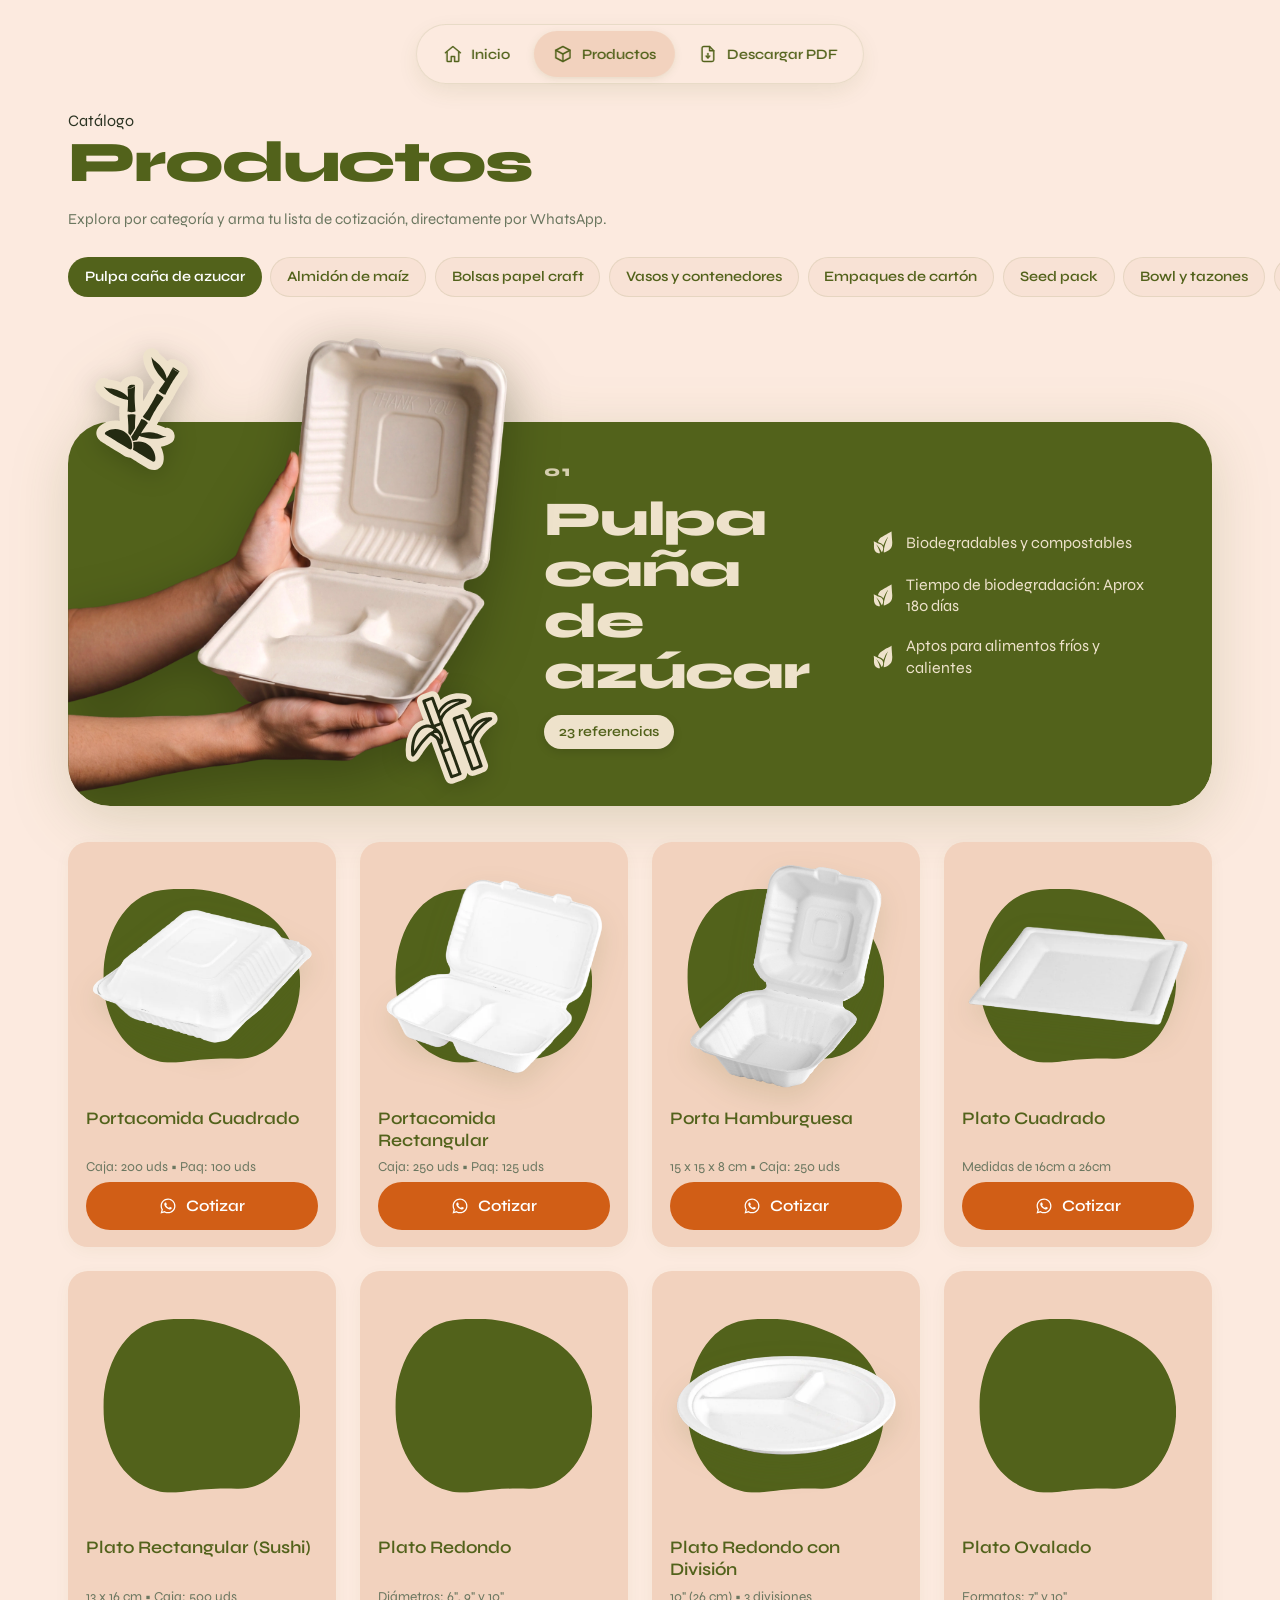
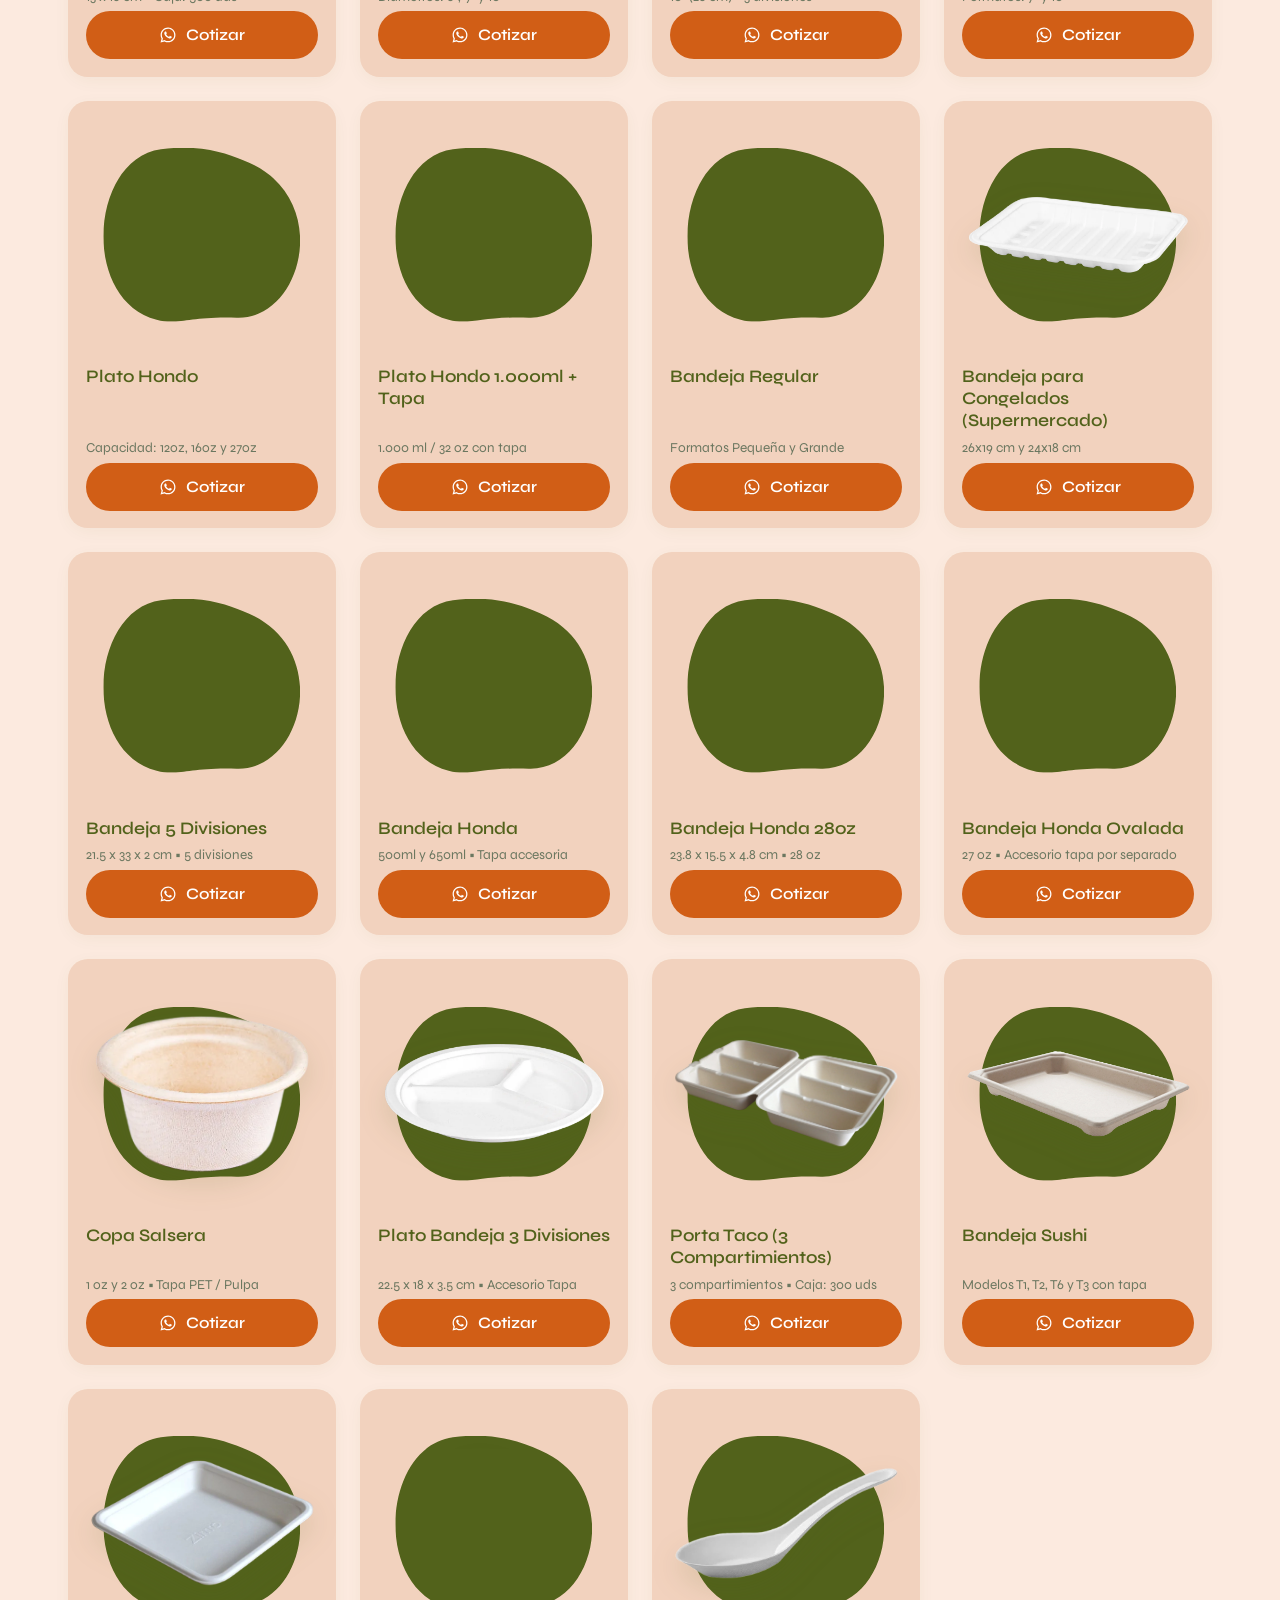
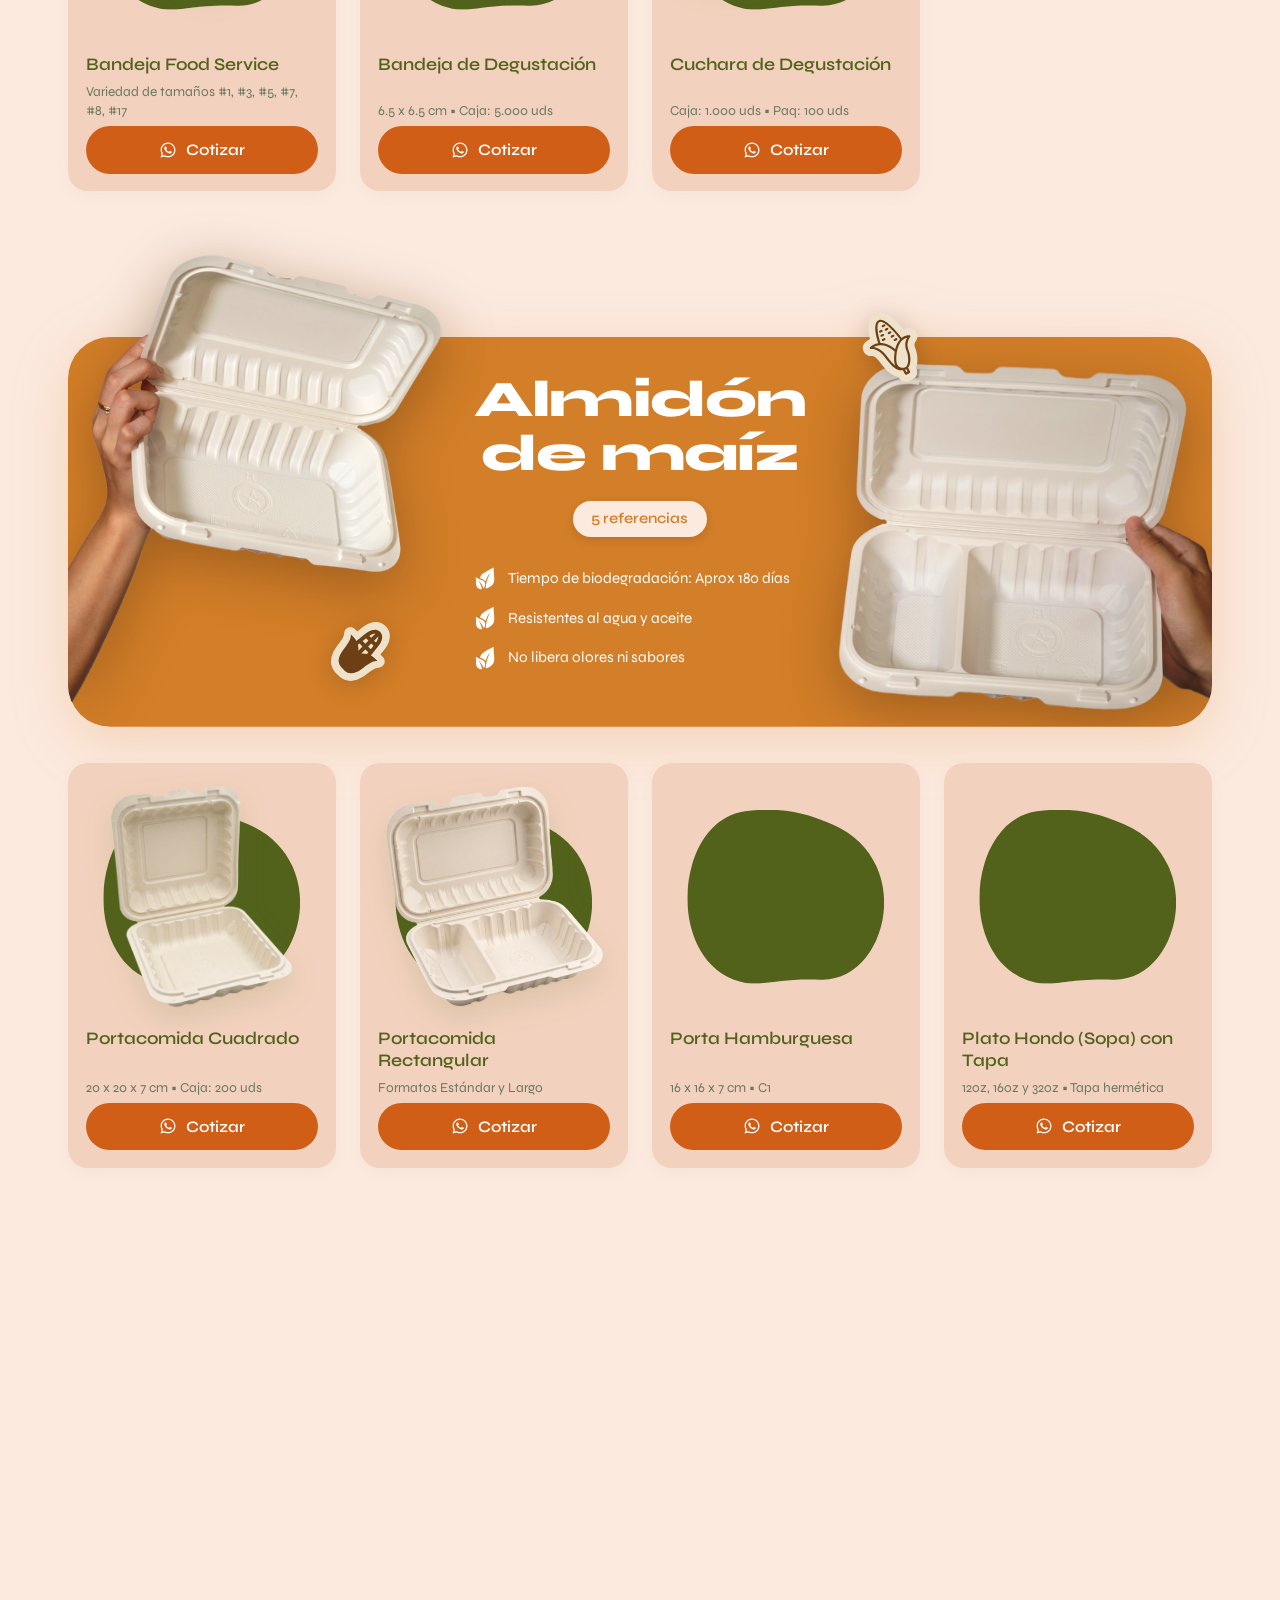
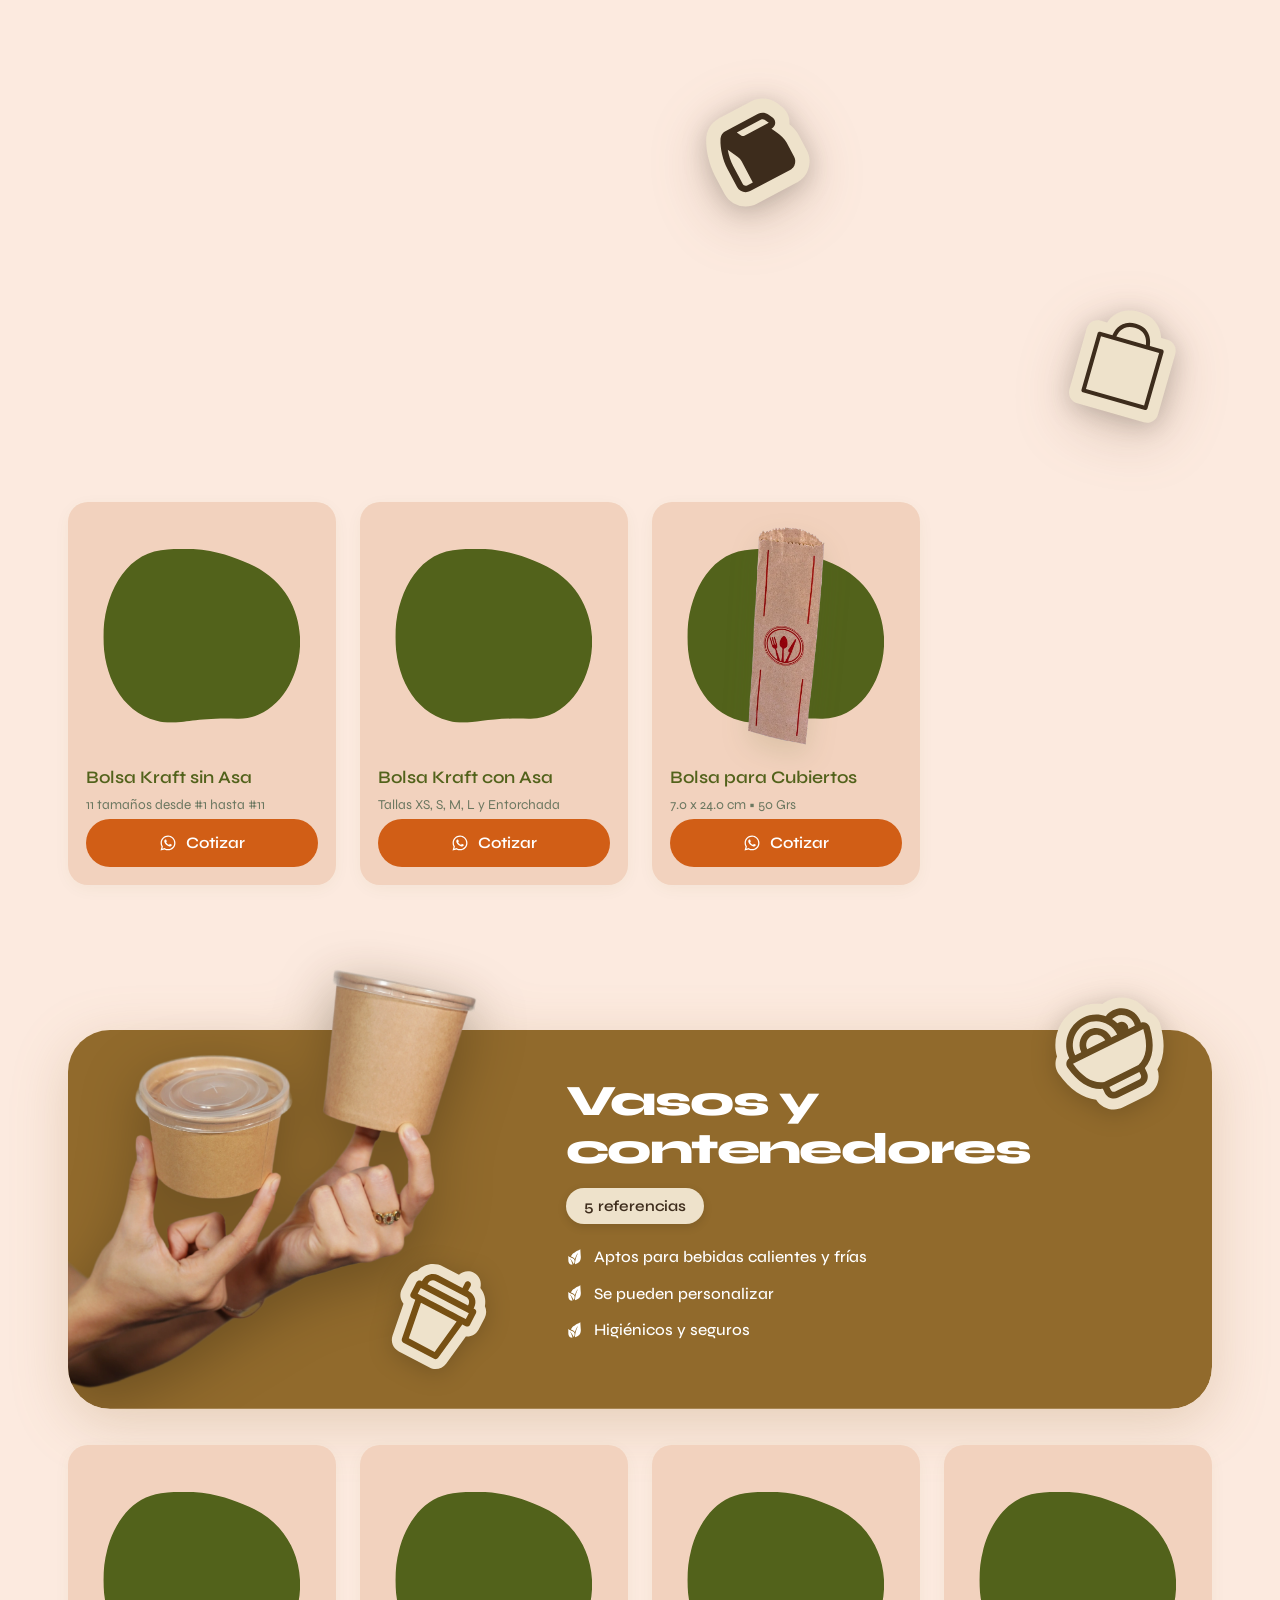
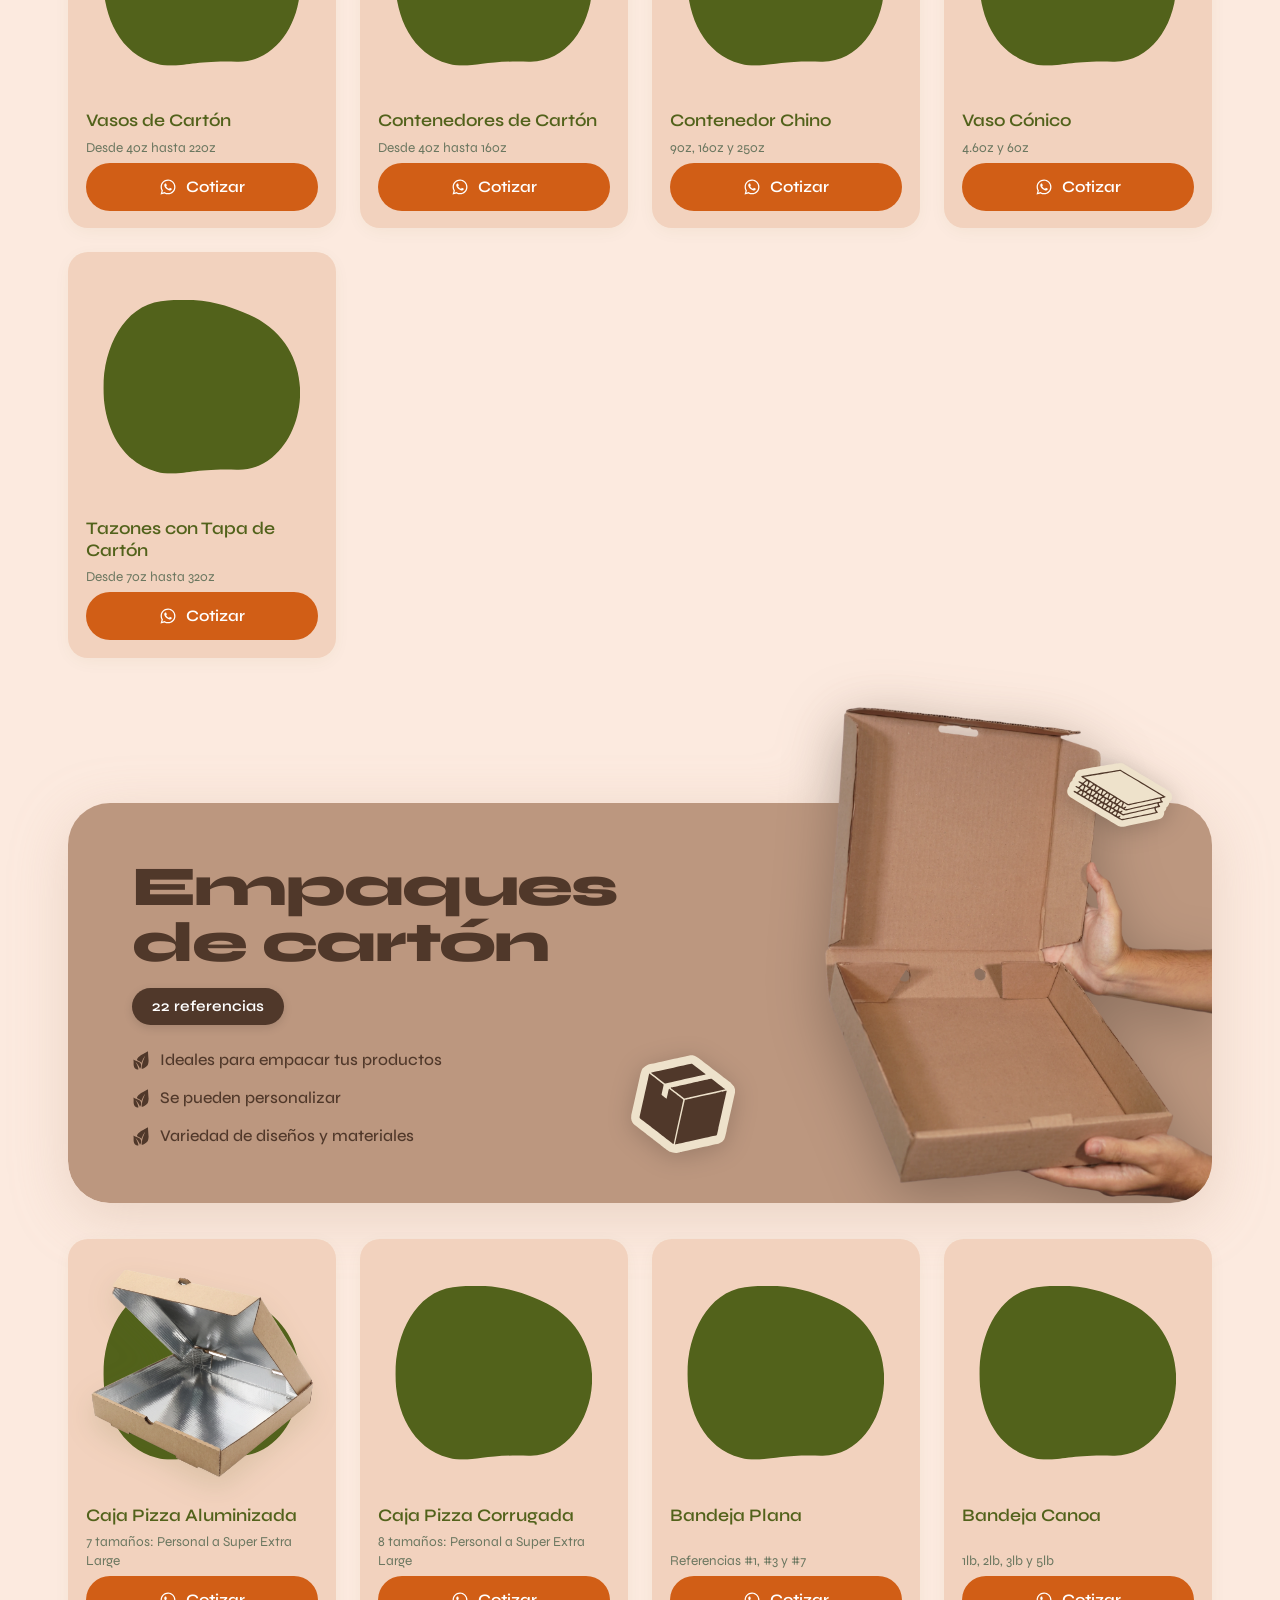
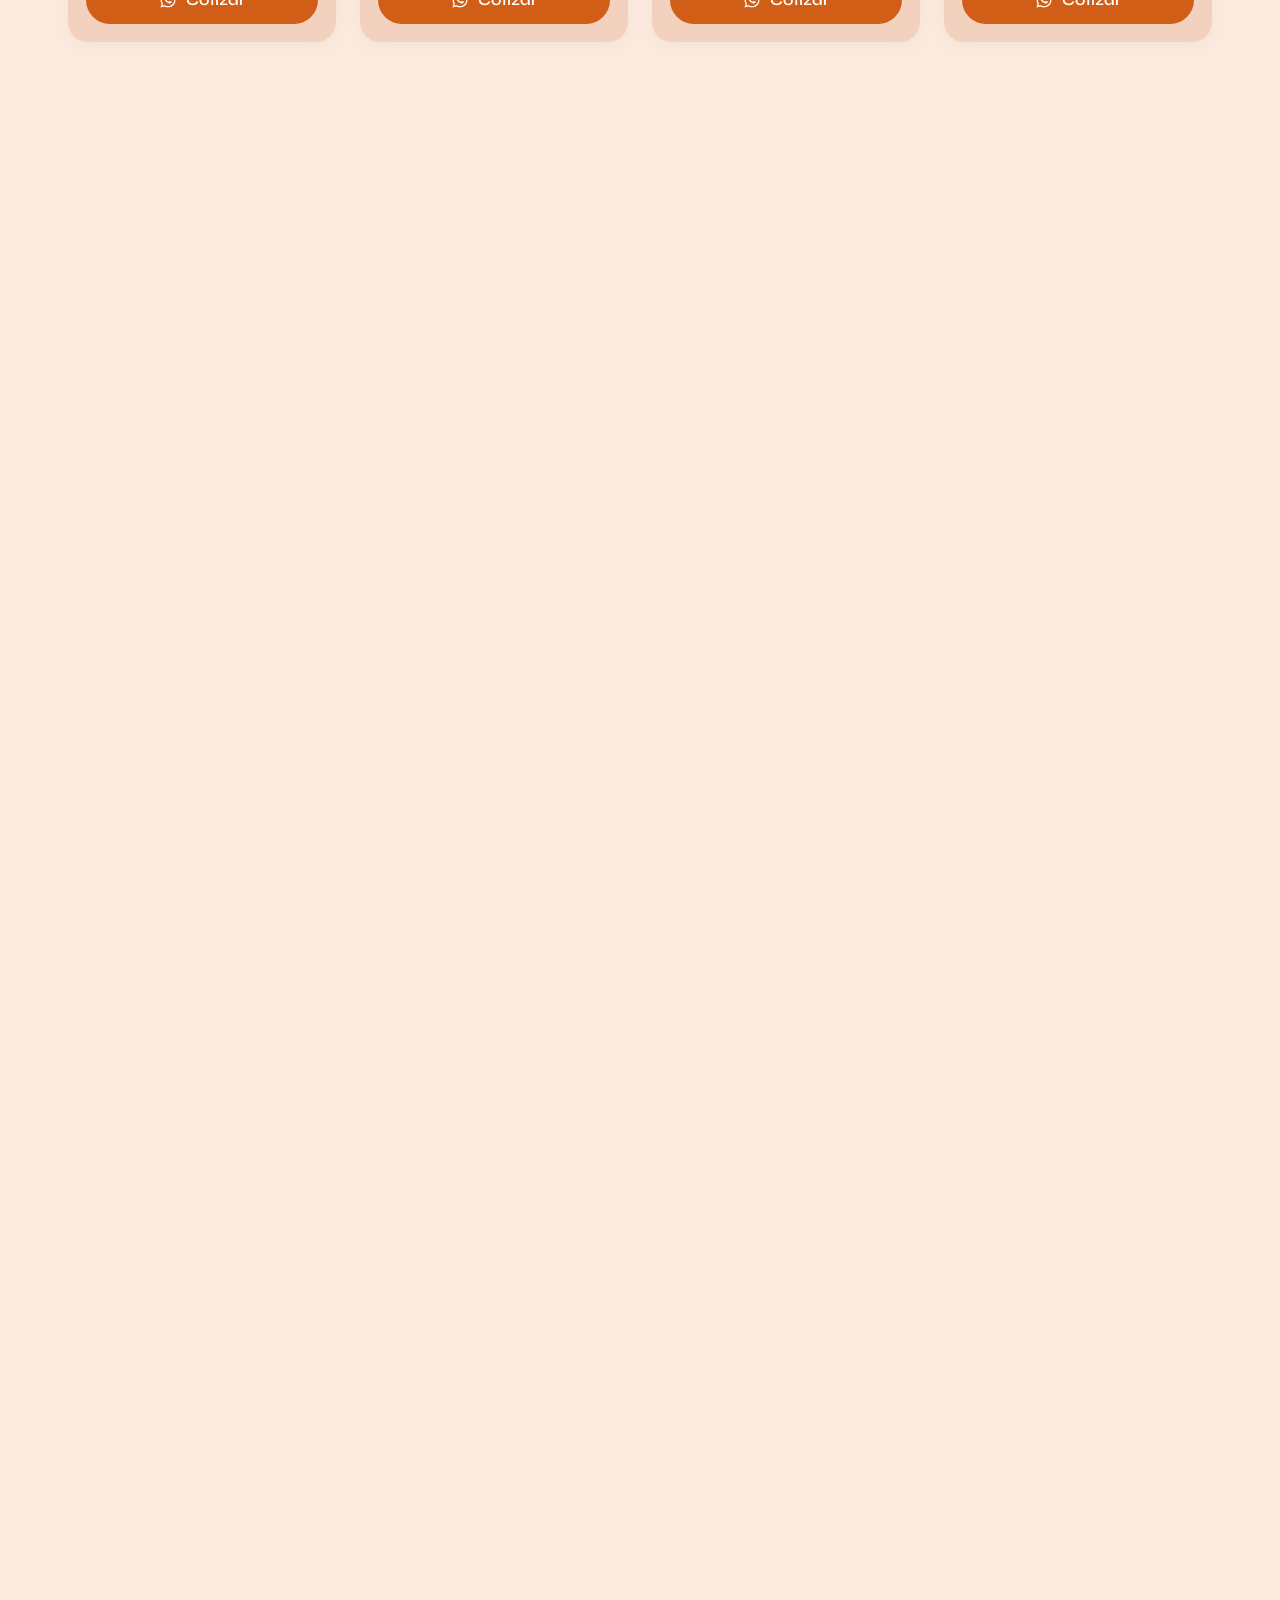
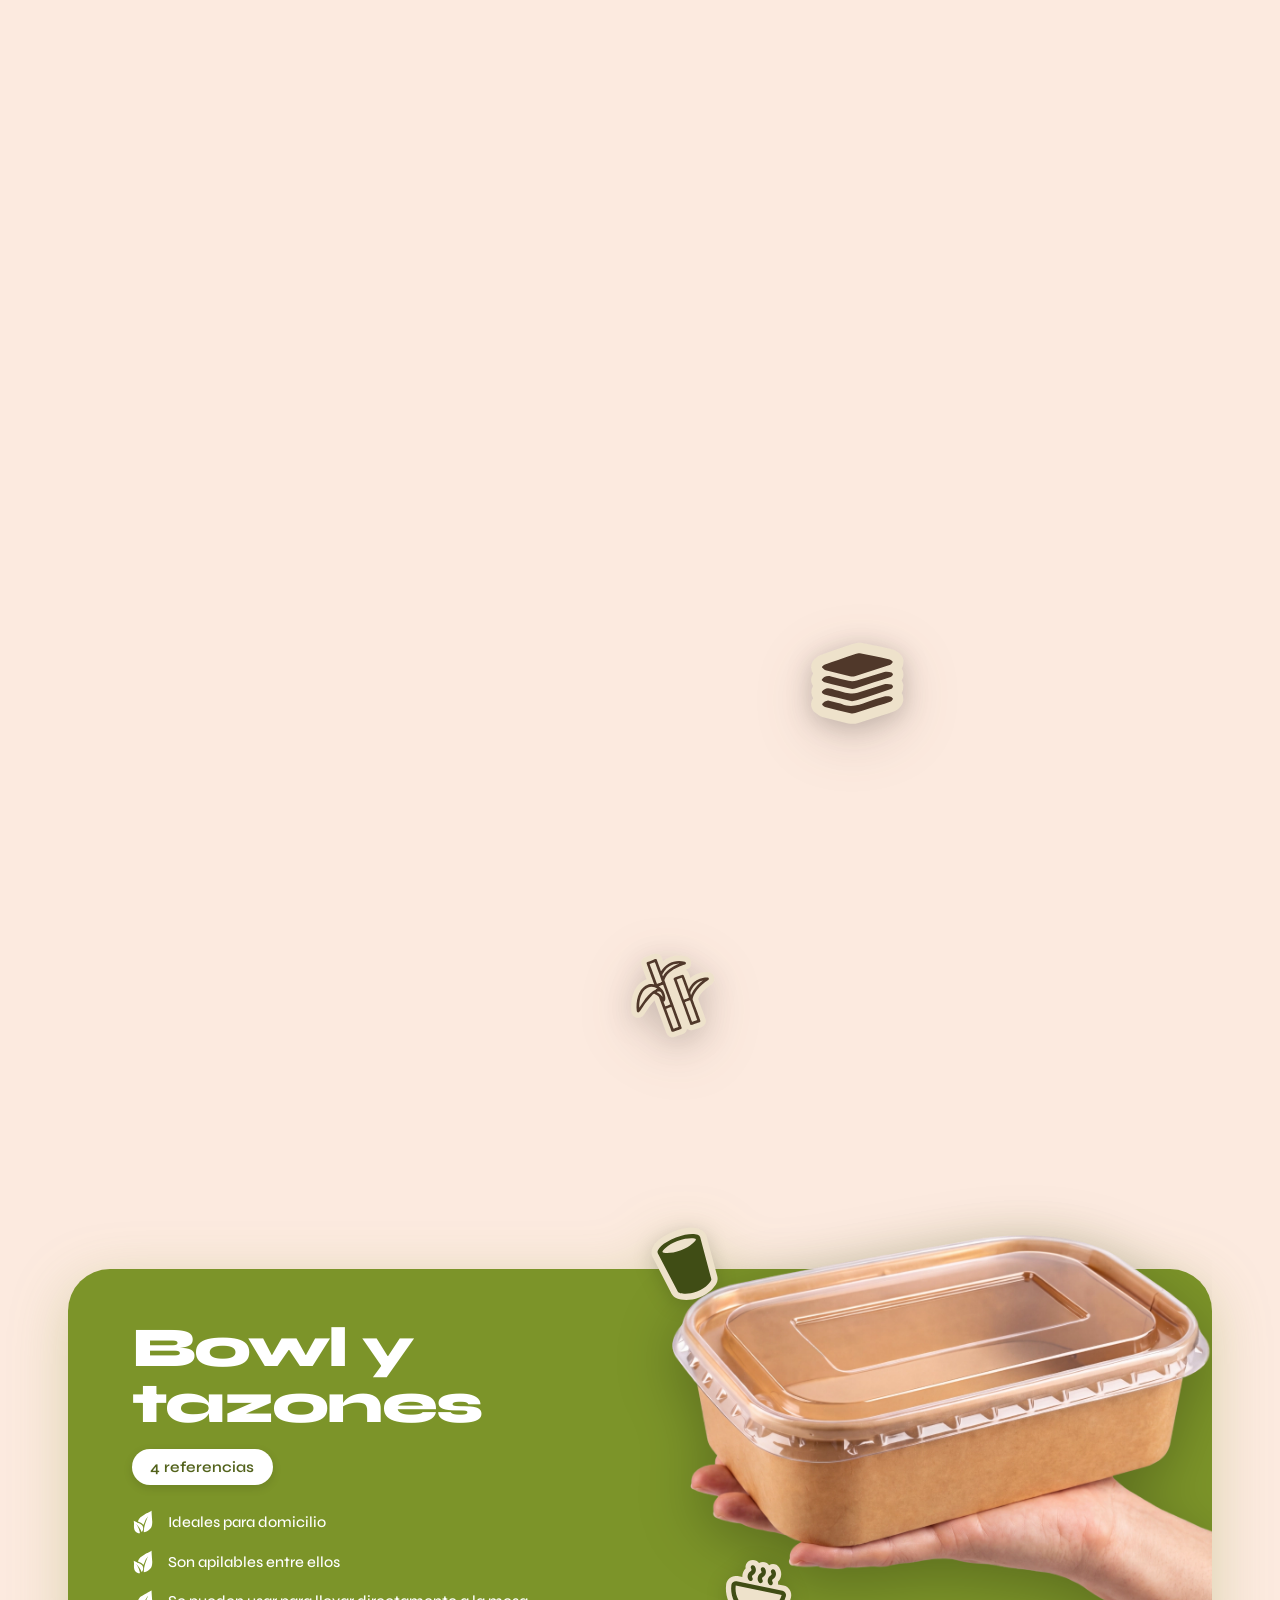
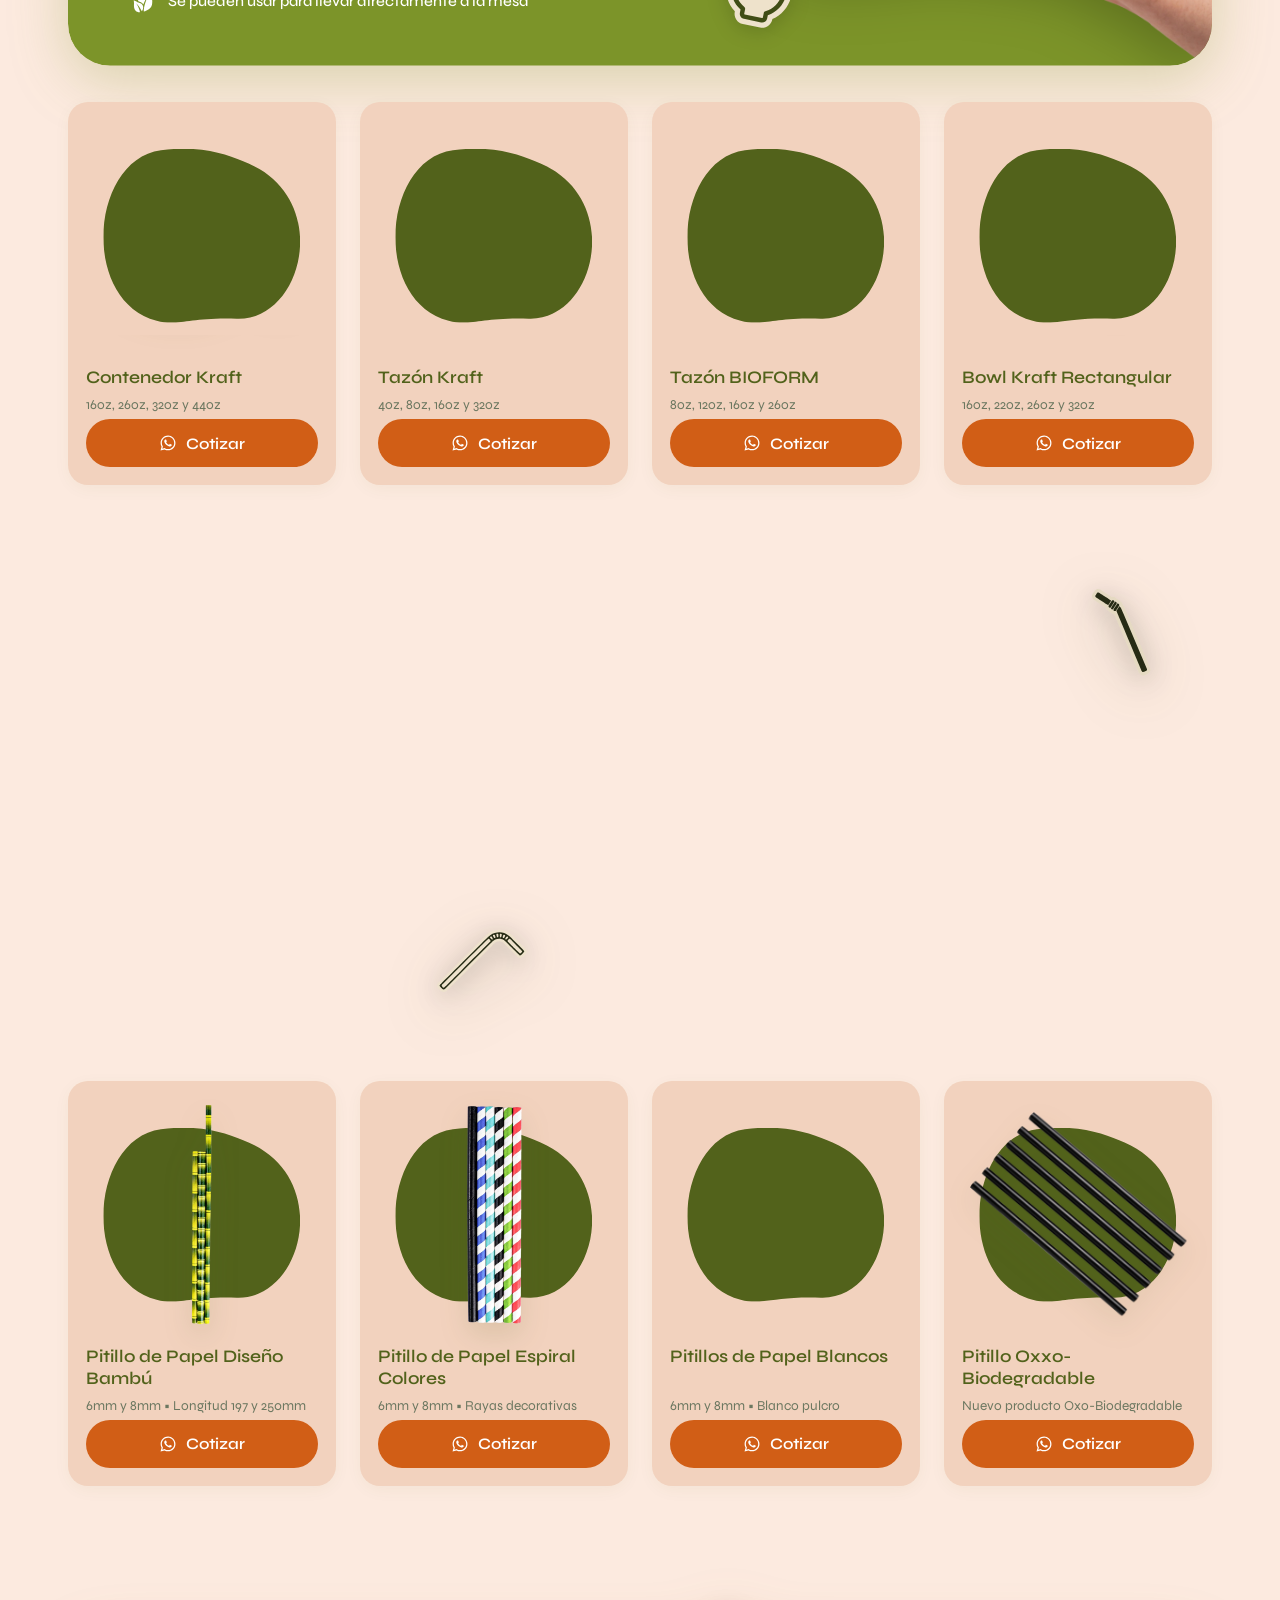
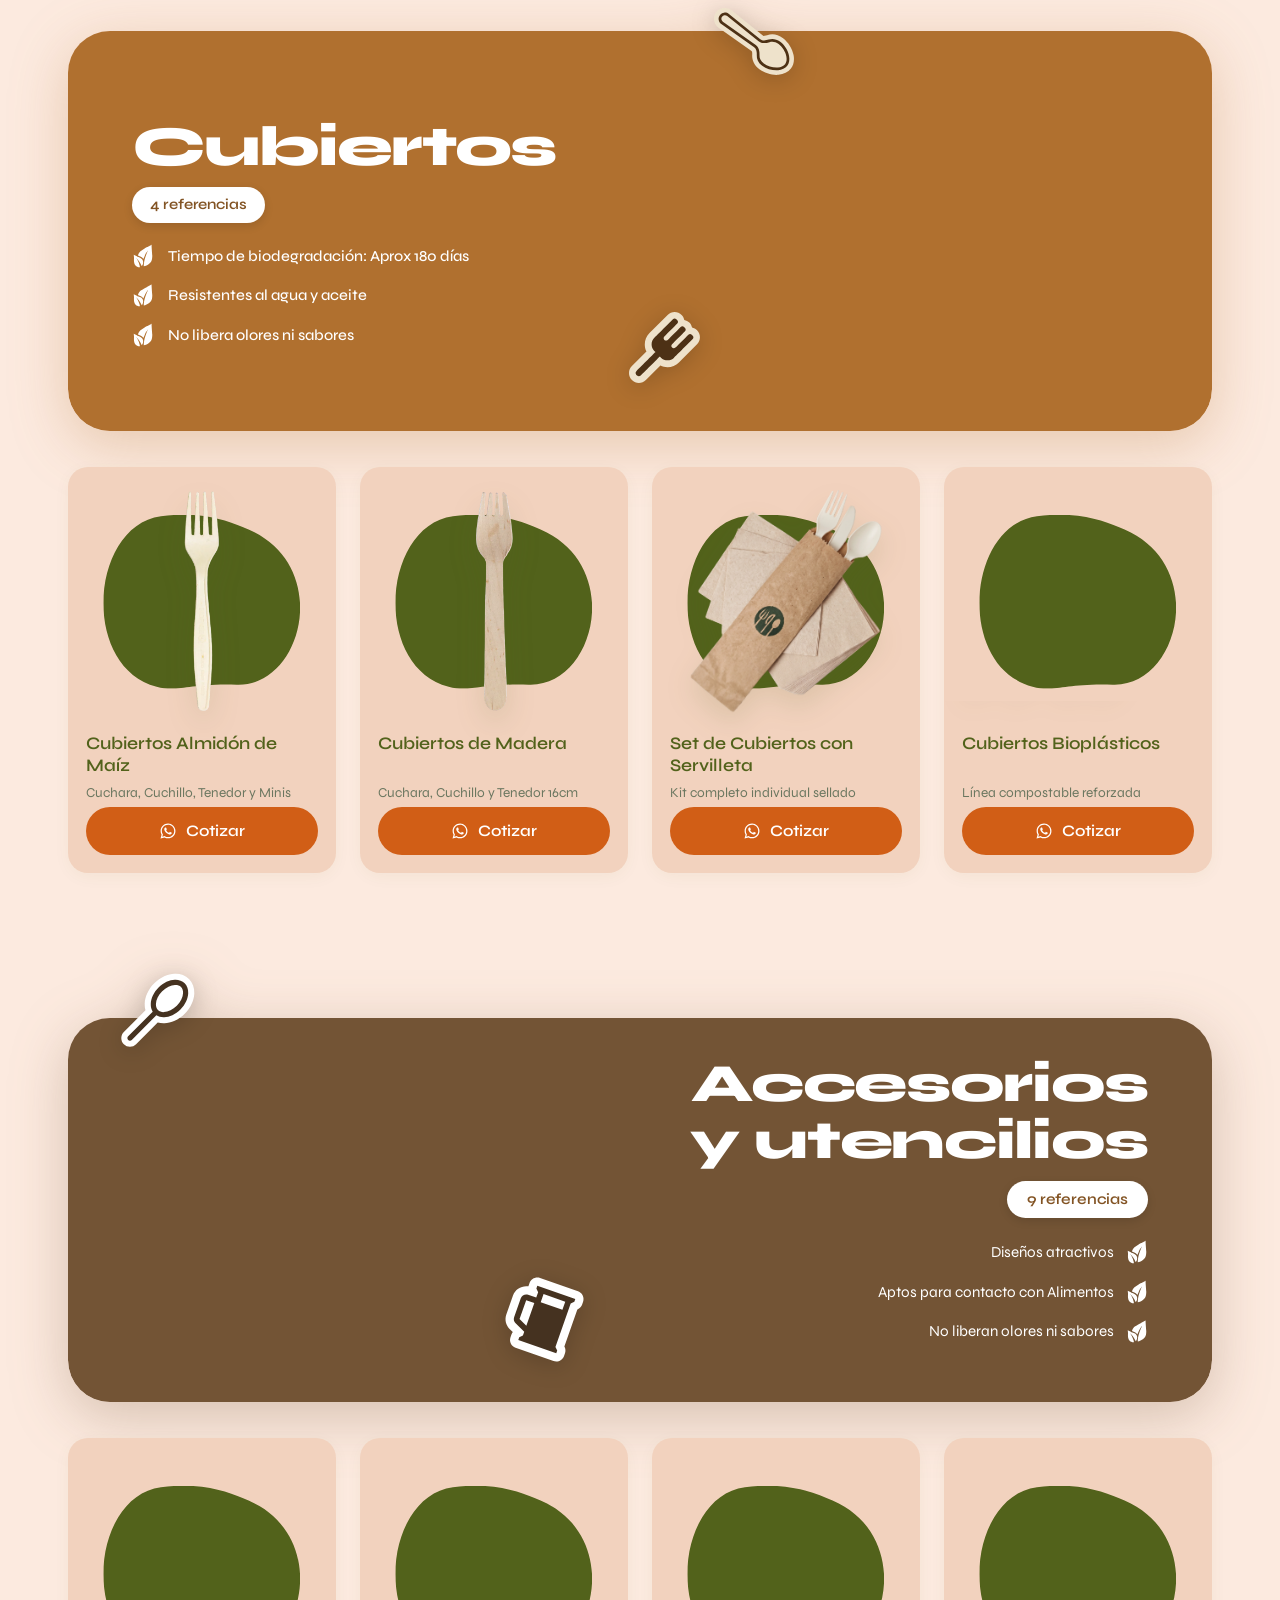
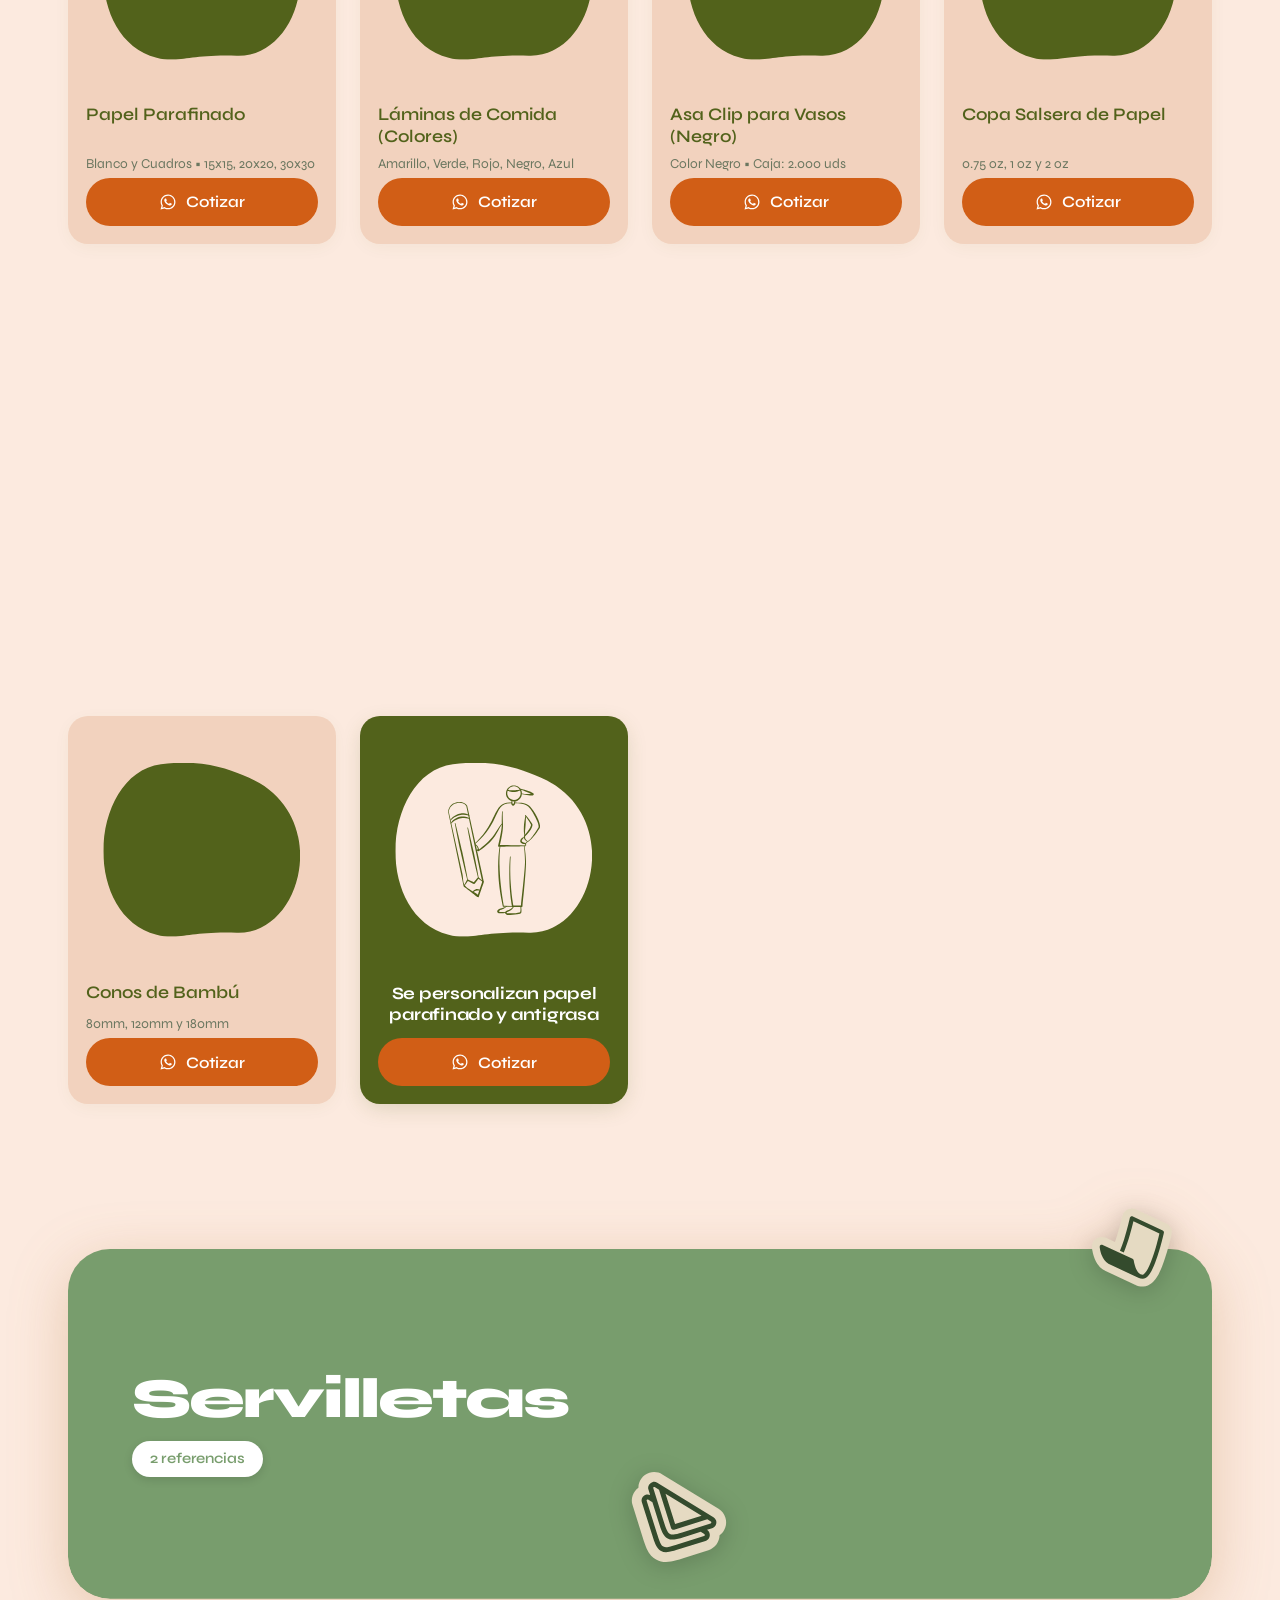
==== productos.html @ 73159a5b "Publicar catalogo web Ecocosta" ====
<!DOCTYPE html>
<html lang="es">

<head>
  <meta charset="UTF-8">
  <meta name="viewport" content="width=device-width, initial-scale=1, viewport-fit=cover">
  <title>Catálogo de Productos | Ecocosta</title>
  <meta name="description"
    content="Explora el catálogo interactivo de Ecocosta: empaques y soluciones ecológicas para gastronomía y negocios. Cotiza por WhatsApp.">
  <meta name="theme-color" content="#FCEADF">
  <link rel="icon"
    href="data:image/svg+xml,%3Csvg xmlns='http://www.w3.org/2000/svg' viewBox='0 0 32 32'%3E%3Ccircle cx='16' cy='16' r='16' fill='%2352621B'/%3E%3Cpath d='M16 25v-9M16 17c0-5 3.5-8 8-8 0 5-3.5 8-8 8ZM16 19c0-4-2.6-6-6.500-6 0 4 2.600 6 6.500 6Z' fill='none' stroke='%23FCEADF' stroke-width='2' stroke-linecap='round' stroke-linejoin='round'/%3E%3C/svg%3E">

  <link rel="preconnect" href="https://fonts.googleapis.com">
  <link rel="preconnect" href="https://fonts.gstatic.com" crossorigin>
  <link href="https://fonts.googleapis.com/css2?family=Syne:wght@400;500;600;700;800&display=swap" rel="stylesheet">

  <link rel="stylesheet" href="css/tokens.css?v=44">
  <link rel="stylesheet" href="css/base.css?v=44">
  <link rel="stylesheet" href="css/layout.css?v=44">
  <link rel="stylesheet" href="css/components.css?v=49">
  <link rel="stylesheet" href="css/views.css?v=56">
  <link rel="stylesheet" href="css/pdf.css?v=44">
</head>

<body class="page-productos">
  <a class="skip-link" href="#main">Saltar al contenido</a>

  <!-- ============ Navegación dual (desktop: píldora superior / mobile: barra inferior) ============ -->
  <nav class="navbar" id="navbar" aria-label="Navegación principal">
    <a class="nav-btn" href="index.html" data-view="inicio">
      <svg viewBox="0 0 24 24" aria-hidden="true">
        <path d="M3 10.5 12 3l9 7.5" />
        <path d="M5 9.5V20a1 1 0 0 0 1 1h4v-6h4v6h4a1 1 0 0 0 1-1V9.5" />
      </svg>
      <span class="text-nav-label">Inicio</span>
    </a>
    <a class="nav-btn" href="productos.html" data-view="productos" aria-current="page">
      <svg viewBox="0 0 24 24" aria-hidden="true">
        <path d="m12 3 8.5 4.5v9L12 21l-8.5-4.5v-9L12 3Z" />
        <path d="M3.5 7.5 12 12l8.5-4.5" />
        <path d="M12 12v9" />
      </svg>
      <span class="text-nav-label">Productos</span>
    </a>
    <button class="nav-btn" type="button" id="btn-pdf">
      <svg viewBox="0 0 24 24" aria-hidden="true">
        <path d="M14 3H7a2 2 0 0 0-2 2v14a2 2 0 0 0 2 2h10a2 2 0 0 0 2-2V8l-5-5Z" />
        <path d="M14 3v5h5" />
        <path d="M12 11.5v5" />
        <path d="m9.8 14.5 2.2 2.2 2.2-2.2" />
      </svg>
      <span class="text-nav-label">Descargar PDF</span>
    </button>
  </nav>

  <button class="cart-fab" id="cart-fab" type="button" aria-label="Abrir lista de cotización" aria-haspopup="dialog"
    hidden>
    <svg viewBox="0 0 24 24" aria-hidden="true">
      <path d="M3 4h2.2l2 11.2a1.5 1.5 0 0 0 1.5 1.3h8.1a1.5 1.5 0 0 0 1.5-1.2L20 8H6.2" />
      <circle cx="9.5" cy="20" r="1.3" />
      <circle cx="17" cy="20" r="1.3" />
    </svg>
    <span class="cart-badge" id="cart-badge" aria-hidden="true">0</span>
  </button>

  <div class="toast-region" id="toast-region" role="status" aria-live="polite"></div>

  <!-- ============ Contenido ============ -->
  <main id="main" tabindex="-1">

    <!-- ---------- Vista PRODUCTOS ---------- -->
    <section class="catalog-section" id="view-productos" aria-labelledby="catalog-title">
      <div class="container catalog-head">
        <p class="eyebrow">Catálogo</p>
        <h1 class="text-title-hero" id="catalog-title">Productos</h1>
        <p class="text-body">Explora por categoría y arma tu lista de cotización, directamente por WhatsApp.</p>
      </div>
      <div class="chips-bar" id="chips-bar">
        <div class="chips-track" id="chips-track" role="list" aria-label="Categorías de productos"></div>
      </div>
      <div class="container" id="catalog-root"></div>
      <p class="catalog-foot">Las unidades por caja y paquete son referenciales y pueden variar según disponibilidad.
      </p>
    </section>
  </main>

  <!-- ============ Modal de decisión (primer clic en "Cotizar") ============ -->
  <dialog class="modal" id="decision-modal" aria-labelledby="decision-title">
    <div class="modal-inner">
      <button class="modal-close" type="button" data-close aria-label="Cerrar">
        <svg viewBox="0 0 24 24" aria-hidden="true">
          <path d="M6 6l12 12M18 6 6 18" />
        </svg>
      </button>
      <div class="modal-product">
        <img id="decision-img" src="" alt="">
        <div>
          <p class="text-title-product" id="decision-name"></p>
          <p class="text-specs" id="decision-specs"></p>
        </div>
      </div>
      <h2 class="text-subtitle" id="decision-title">¿Cómo deseas cotizar tus empaques?</h2>
      <div class="modal-actions">
        <button class="btn-base btn-primary btn-pill" type="button" id="decision-now">Cotizar este producto</button>
        <button class="btn-base btn-secondary btn-pill" type="button" id="decision-later">Seguir viendo</button>
      </div>
    </div>
  </dialog>

  <!-- ============ Pop-up / Modal Ficha Técnica de Producto ============ -->
  <dialog class="modal modal-product-detail" id="product-detail-modal" aria-labelledby="detail-title">
    <button class="modal-close" type="button" data-close aria-label="Cerrar ficha">
      <svg viewBox="0 0 24 24" aria-hidden="true">
        <path d="M6 6l12 12M18 6 6 18" />
      </svg>
    </button>
    <div class="modal-inner detail-inner">
      <div class="detail-grid">
        <div class="detail-media-wrap">
          <div class="detail-media" id="detail-media"></div>
        </div>

        <div class="detail-content">
          <div class="detail-head">
            <span class="detail-cat-badge" id="detail-category"></span>
            <h2 class="text-title-section detail-title" id="detail-title"></h2>
            <div class="detail-badges" id="detail-badges"></div>
          </div>

          <p class="text-body detail-desc" id="detail-description"></p>

          <div class="detail-table-wrap" id="detail-table-container"></div>
        </div>

        <div class="detail-actions">
          <button class="btn-base btn-primary btn-pill" type="button" id="detail-quote-wa">
            <svg class="icon-wa" viewBox="0 0 24 24" aria-hidden="true">
              <path
                d="M19.05 4.91A9.82 9.82 0 0 0 12.04 2c-5.46 0-9.91 4.45-9.91 9.91c0 1.75.46 3.45 1.32 4.95L2.05 22l5.25-1.38c1.45.79 3.08 1.21 4.74 1.21c5.46 0 9.91-4.45 9.91-9.91c0-2.65-1.03-5.14-2.9-7.01m-7.01 15.24c-1.48 0-2.93-.4-4.2-1.15l-.3-.18l-3.12.82l.83-3.04l-.2-.31a8.26 8.26 0 0 1-1.26-4.38c0-4.54 3.7-8.24 8.24-8.24c2.2 0 4.27.86 5.82 2.42a8.18 8.18 0 0 1 2.41 5.83c.02 4.54-3.68 8.23-8.22 8.23m4.52-6.16c-.25-.12-1.47-.72-1.69-.81c-.23-.08-.39-.12-.56.12c-.17.25-.64.81-.78.97c-.14.17-.29.19-.54.06c-.25-.12-1.05-.39-1.99-1.23c-.74-.66-1.23-1.47-1.38-1.72c-.14-.25-.02-.38.11-.51c.11-.11.25-.29.37-.43s.17-.25.25-.41c.08-.17.04-.31-.02-.43s-.56-1.34-.76-1.84c-.2-.48-.41-.42-.56-.43h-.48c-.17 0-.43.06-.66.31c-.22.25-.86.85-.86 2.07s.89 2.4 1.01 2.56c.12.17 1.75 2.67 4.23 3.74c.59.26 1.05.41 1.41.52c.59.19 1.13.16 1.56.1c.48-.07 1.47-.6 1.67-1.18c.21-.58.21-1.07.14-1.18s-.22-.16-.47-.28" />
            </svg>
            <span>Cotizar en WhatsApp</span>
          </button>
          <button class="btn-base btn-secondary btn-pill" type="button" id="detail-add-list">
            <span>Agregar a mi lista</span>
          </button>
        </div>
      </div>
    </div>
  </dialog>

  <!-- ============ Panel del carrito ============ -->
  <dialog class="cart-panel" id="cart-panel" aria-labelledby="cart-title">
    <div class="cart-head">
      <div>
        <h2 class="text-title-section" id="cart-title">Tu lista</h2>
        <p class="text-specs" id="cart-sub"></p>
      </div>
      <button class="modal-close" type="button" data-close aria-label="Cerrar lista">
        <svg viewBox="0 0 24 24" aria-hidden="true">
          <path d="M6 6l12 12M18 6 6 18" />
        </svg>
      </button>
    </div>
    <ul class="cart-list" id="cart-list"></ul>
    <div class="cart-foot">
      <a class="btn-base btn-primary btn-pill" id="cart-send" href="#" target="_blank" rel="noopener">
        <svg class="icon-wa" viewBox="0 0 24 24" aria-hidden="true">
          <path
            d="M19.05 4.91A9.82 9.82 0 0 0 12.04 2c-5.46 0-9.91 4.45-9.91 9.91c0 1.75.46 3.45 1.32 4.95L2.05 22l5.25-1.38c1.45.79 3.08 1.21 4.74 1.21c5.46 0 9.91-4.45 9.91-9.91c0-2.65-1.03-5.14-2.9-7.01m-7.01 15.24c-1.48 0-2.93-.4-4.2-1.15l-.3-.18l-3.12.82l.83-3.04l-.2-.31a8.26 8.26 0 0 1-1.26-4.38c0-4.54 3.7-8.24 8.24-8.24c2.2 0 4.27.86 5.82 2.42a8.18 8.18 0 0 1 2.41 5.83c.02 4.54-3.68 8.23-8.22 8.23m4.52-6.16c-.25-.12-1.47-.72-1.69-.81c-.23-.08-.39-.12-.56.12c-.17.25-.64.81-.78.97c-.14.17-.29.19-.54.06c-.25-.12-1.05-.39-1.99-1.23c-.74-.66-1.23-1.47-1.38-1.72c-.14-.25-.02-.38.11-.51c.11-.11.25-.29.37-.43s.17-.25.25-.41c.08-.17.04-.31-.02-.43s-.56-1.34-.76-1.84c-.2-.48-.41-.42-.56-.43h-.48c-.17 0-.43.06-.66.31c-.22.25-.86.85-.86 2.07s.89 2.4 1.01 2.56c.12.17 1.75 2.67 4.23 3.74c.59.26 1.05.41 1.41.52c.59.19 1.13.16 1.56.1c.48-.07 1.47-.6 1.67-1.18c.21-.58.21-1.07.14-1.18s-.22-.16-.47-.28" />
        </svg>
        Cotizar en WhatsApp
      </a>
      <button class="cart-clear" type="button" id="cart-clear">Vaciar lista</button>
    </div>
  </dialog>

  <!-- ============ Progreso de PDF + escenario off-screen ============ -->
  <div class="pdf-progress" id="pdf-progress" hidden role="alert" aria-live="assertive">
    <div class="pdf-progress-box">
      <p class="text-subtitle" id="pdf-progress-text">Preparando catálogo…</p>
      <div class="pdf-bar"><span id="pdf-bar-fill"></span></div>
      <p class="text-specs">Esto puede tardar unos segundos.</p>
    </div>
  </div>
  <div id="pdf-export-stage" aria-hidden="true"></div>

  <script src="https://cdnjs.cloudflare.com/ajax/libs/html2pdf.js/0.10.1/html2pdf.bundle.min.js" defer></script>
  <script src="js/config.js?v=44" defer></script>
  <script src="js/data.js?v=63" defer></script>
  <script src="js/icons.js?v=44" defer></script>
  <script src="js/cart.js?v=44" defer></script>
  <script src="js/catalog.js?v=61" defer></script>
  <script src="js/pdf.js?v=44" defer></script>
  <script src="js/app.js?v=44" defer></script>
</body>

</html>
---- css/tokens.css ----
/* ==========================================================================
   ECOCOSTA — Tokens de diseño (PLAN_1 §2.1)
   ========================================================================== */
:root {
  /* Tipografía oficial (Exclusivamente Syne) */
  --font-main: 'Syne', -apple-system, BlinkMacSystemFont, "Segoe UI", Roboto, sans-serif;
  --font-title: 'Syne', sans-serif;
  --font-body: 'Syne', -apple-system, BlinkMacSystemFont, "Segoe UI", Roboto, sans-serif;
  --font-weight-regular: 400;
  --font-weight-medium: 500;
  --font-weight-semibold: 600;
  --font-weight-bold: 700;
  --font-weight-extrabold: 800;

  /* Fondos */
  --color-bg-main: #FCEADF;
  --color-surface-card: #F2D2BE;
  --color-surface-muted: #F5DECFA0;

  /* Degradado verde oficial del Inicio */
  --grad-green-start: #BACC84;
  --grad-green-mid: #95B62E;
  --grad-green-end: #56681D;
  --color-hero-text: #F4F8DE;
  --color-hero-badge: #E45D18;

  /* Tipografía, encabezados e iconografía SVG */
  --color-primary: #52621B;
  --color-primary-dark: #3F4C14;
  --color-text-body: #2B3322;
  --color-text-muted: #6B7760;

  /* Botones activos y acentos */
  --color-accent-active: #D15E16;
  --color-accent-hover: #FFC49E;
  --color-accent-text: #FFFFFF;

  /* Sombras y bordes */
  --border-subtle: 1px solid rgba(82, 98, 27, 0.12);
  --shadow-pill: 0 8px 24px -4px rgba(82, 98, 27, 0.12);
  --shadow-card: 0 4px 20px -2px rgba(82, 98, 27, 0.08);
  --shadow-bubble: 0 10px 25px -3px rgba(209, 94, 22, 0.35);

  /* Curvas y transiciones */
  --ease-elastic: cubic-bezier(0.34, 1.56, 0.64, 1);
  --ease-smooth: cubic-bezier(0.16, 1, 0.3, 1);
  --radius-pill: 9999px;
  --radius-card: 20px;
  --radius-modal: 24px;

  /* Utilidades internas del prototipo */
  --focus-ring: 0 0 0 3px var(--color-bg-main), 0 0 0 5px var(--color-primary-dark);
  --nav-w: 380px; /* actualizado por JS con el ancho real de la navbar */
  --gutter: clamp(1.25rem, 4vw, 3rem);
  --page-max: 1240px;
}
---- css/base.css ----
/* ==========================================================================
   ECOCOSTA — Base, tipografía y animaciones (PLAN_1 §8.1 y §8.3)
   ========================================================================== */
*, *::before, *::after { box-sizing: border-box; }
html { scroll-behavior: smooth; -webkit-text-size-adjust: 100%; }
body, * { font-family: var(--font-main); }
body {
  margin: 0;
  background: var(--color-bg-main);
  color: var(--color-text-body);
  font-weight: var(--font-weight-regular);
  line-height: 1.6;
  -webkit-font-smoothing: antialiased;
  min-height: 100dvh;
}
html.modal-open,
body.modal-open {
  overflow: hidden !important;
  overscroll-behavior: none !important;
  touch-action: none;
}
dialog[open] {
  touch-action: auto;
}
img { max-width: 100%; display: block; }
button { font: inherit; color: inherit; }
h1, h2, h3, p { margin: 0; }
svg { flex-shrink: 0; }

/* Accesibilidad */
.visually-hidden {
  position: absolute !important; width: 1px; height: 1px; padding: 0; margin: -1px;
  overflow: hidden; clip: rect(0 0 0 0); white-space: nowrap; border: 0;
}
.skip-link {
  position: fixed; left: 1rem; top: -4rem; z-index: 3000;
  background: var(--color-primary); color: #fff; padding: .7rem 1.1rem;
  border-radius: var(--radius-pill); font-weight: var(--font-weight-semibold);
  text-decoration: none; transition: top .2s ease;
}
.skip-link:focus { top: 1rem; }
:focus-visible { outline: none; box-shadow: var(--focus-ring); border-radius: inherit; }

/* Tipografía (Exclusivamente Syne: 800 títulos, 600 subtítulos, 400 párrafos/texto) */
h1, h2 { font-weight: var(--font-weight-extrabold); }
h3 { font-weight: var(--font-weight-semibold); }
p { font-weight: var(--font-weight-regular); }

.text-title-hero {
  font-size: clamp(2.5rem, 7.2vw, 5.4rem); font-weight: var(--font-weight-extrabold);
  color: var(--color-primary); line-height: 1.02; letter-spacing: -0.03em;
}
.text-title-section {
  font-size: clamp(1.8rem, 3.2vw, 2.0rem); font-weight: var(--font-weight-extrabold);
  color: var(--color-primary); line-height: 1.1; letter-spacing: -0.015em;
}
.text-subtitle {
  font-size: clamp(1.2rem, 2vw, 1.35rem); font-weight: var(--font-weight-semibold);
  color: var(--color-primary); line-height: 1.3;
}
.text-title-product {
  font-size: 1.1rem; font-weight: var(--font-weight-semibold);
  color: var(--color-primary); line-height: 1.25;
}
.text-nav-label {
  font-size: clamp(.75rem, 1.2vw, .9rem); font-weight: var(--font-weight-semibold);
  color: var(--color-primary);
}
.text-specs {
  font-size: .85rem; font-weight: var(--font-weight-regular);
  color: var(--color-text-muted); line-height: 1.4;
}
.text-body {
  font-size: .95rem; font-weight: var(--font-weight-regular);
  line-height: 1.6; color: var(--color-text-body);
}

/* Animaciones declarativas (activadas por IntersectionObserver) */
.anim-slide-up {
  transform: translateY(20px); opacity: 0;
  transition: transform .6s var(--ease-smooth), opacity .6s ease;
  transition-delay: var(--delay, 0s);
}
.anim-fade-in { opacity: 0; transition: opacity .5s ease; transition-delay: var(--delay, 0s); }
.is-visible { transform: translateY(0); opacity: 1; }

@keyframes cart-reveal {
  0%   { transform: scale(0) rotate(-24deg); opacity: 0; }
  60%  { transform: scale(1.18) rotate(6deg); opacity: 1; }
  100% { transform: scale(1) rotate(0); opacity: 1; }
}
@keyframes cart-bounce {
  0%, 100% { transform: scale(1); }
  35% { transform: scale(1.22); }
  65% { transform: scale(.93); }
}
.anim-cart-reveal { animation: cart-reveal .7s var(--ease-elastic) both; }
.anim-cart-bounce { animation: cart-bounce .5s var(--ease-elastic); }

@media (prefers-reduced-motion: reduce) {
  html { scroll-behavior: auto; }
  .anim-slide-up, .anim-fade-in { transform: none; opacity: 1; transition: none; }
  .anim-cart-reveal, .anim-cart-bounce { animation: none; }
  * { transition-duration: .01ms !important; }
}
---- css/layout.css ----
/* ==========================================================================
   ECOCOSTA — Navegación dual y carrito flotante (PLAN_1 §3)
   ========================================================================== */
[hidden] { display: none !important; }

/* ---------- Navbar ---------- */
.navbar {
  position: fixed; z-index: 1000;
  display: flex; align-items: center;
  background: var(--color-bg-main);
  border: var(--border-subtle);
  box-shadow: var(--shadow-pill);
  border-radius: var(--radius-pill);
}
.nav-btn {
  appearance: none; border: 0; background: transparent; cursor: pointer;
  display: inline-flex; align-items: center; justify-content: center;
  text-decoration: none; color: var(--color-primary);
  border-radius: var(--radius-pill);
  transition: background-color .25s ease, transform .25s var(--ease-smooth), box-shadow .25s ease;
  -webkit-tap-highlight-color: transparent;
}
.nav-btn svg { width: 20px; height: 20px; stroke: var(--color-primary); fill: none; stroke-width: 1.8; stroke-linecap: round; stroke-linejoin: round; }
.nav-btn:hover { background: var(--color-surface-muted); }
.nav-btn:active { transform: scale(.96); }
.nav-btn[aria-current="page"] { background: var(--color-surface-card); box-shadow: 0 2px 10px -2px rgba(82,98,27,.18); }
.nav-btn[disabled], .nav-btn[aria-busy="true"] { opacity: .55; cursor: progress; }

/* Desktop (>= 768px): píldora flotante superior */
@media (min-width: 768px) {
  .navbar {
    top: 1.5rem; left: 50%; transform: translateX(-50%);
    gap: .25rem; padding: .4rem;
    backdrop-filter: blur(12px); -webkit-backdrop-filter: blur(12px);
    background: rgba(252, 234, 223, .86);
  }
  .nav-btn { flex-direction: row; gap: .55rem; padding: .7rem 1.2rem; }
  .nav-btn .text-nav-label { font-size: .9rem; }
}

/* Mobile (< 768px): barra inferior estilo app flotante */
@media (max-width: 767.98px) {
  .navbar {
    bottom: 1rem;
    left: 1rem; right: 1rem; margin: auto; max-width: 400px;
    justify-content: space-around;
    padding: .4rem .5rem !important;
  }
  .nav-btn { flex: 1; flex-direction: column; gap: 3px; padding: .5rem .4rem; }
  .nav-btn .text-nav-label { font-size: .72rem; }
}

/* ---------- Globo del carrito ---------- */
.cart-fab {
  position: fixed; z-index: 1001;
  display: grid; place-items: center;
  border: 0; cursor: pointer; border-radius: 50%;
  background: var(--color-accent-active); color: var(--color-accent-text);
  box-shadow: var(--shadow-bubble);
  transition: background-color .25s ease, transform .25s var(--ease-smooth);
  -webkit-tap-highlight-color: transparent;
}
.cart-fab svg { width: 24px; height: 24px; stroke: #fff; fill: none; stroke-width: 1.9; stroke-linecap: round; stroke-linejoin: round; }
.cart-fab:hover { background: var(--color-accent-hover); }
.cart-fab:hover svg { stroke: var(--color-primary-dark); }
.cart-fab:hover .cart-badge { background: var(--color-primary-dark); color: #fff; }
.cart-badge {
  position: absolute; top: -4px; right: -4px;
  min-width: 22px; height: 22px; padding: 0 6px;
  display: grid; place-items: center;
  background: var(--color-primary); color: #fff;
  font-size: .75rem; font-weight: var(--font-weight-regular); line-height: 1;
  border-radius: var(--radius-pill); border: 2px solid var(--color-bg-main);
}

@media (min-width: 768px) {
  .cart-fab {
    width: 50px; height: 50px; top: calc(1.5rem + 4px);
    left: calc(50% + var(--nav-w) / 2 + 14px);
  }
}
@media (max-width: 767.98px) {
  .cart-fab {
    width: 56px; height: 56px;
    bottom: calc(1rem + 80px); right: 1.25rem;
  }
  .cart-fab svg { width: 26px; height: 26px; }
}

/* ---------- Toast ---------- */
.toast-region {
  position: fixed; z-index: 2000; left: 0; right: 0; display: flex; justify-content: center;
  pointer-events: none; padding: 0 1rem;
}
@media (min-width: 768px) { .toast-region { top: 5.6rem; } }
@media (max-width: 767.98px) { .toast-region { top: calc(.9rem + env(safe-area-inset-top, 0px)); } }
.toast {
  display: inline-flex; align-items: center; gap: .65rem;
  background: var(--color-primary-dark); color: #fff;
  padding: .75rem 1.2rem; border-radius: var(--radius-pill);
  font-size: .9rem; font-weight: var(--font-weight-semibold);
  box-shadow: 0 12px 30px -8px rgba(63, 76, 20, .5);
  animation: toast-in .45s var(--ease-elastic) both;
}
.toast svg { width: 18px; height: 18px; stroke: var(--color-accent-hover); fill: none; stroke-width: 2.2; stroke-linecap: round; stroke-linejoin: round; }
.toast.is-leaving { animation: toast-out .3s ease forwards; }
@keyframes toast-in { from { opacity: 0; transform: translateY(14px) scale(.94); } to { opacity: 1; transform: none; } }
@keyframes toast-out { to { opacity: 0; transform: translateY(8px); } }
---- css/components.css ----
/* ==========================================================================
   ECOCOSTA — Componentes: botones, tarjetas, chips, modales (PLAN_1 §6, §8.2)
   ========================================================================== */

/* ---------- Botones ---------- */
.btn-base {
  display: inline-flex; align-items: center; justify-content: center; gap: .6rem;
  cursor: pointer; border: 0; text-decoration: none;
  touch-action: manipulation;
  transition: background-color .25s ease, color .25s ease, transform .25s var(--ease-smooth), box-shadow .25s ease;
  -webkit-tap-highlight-color: transparent;
}
.btn-base svg {
  width: 20px; height: 20px; stroke: currentColor; fill: none;
  stroke-width: 2; stroke-linecap: round; stroke-linejoin: round;
  flex-shrink: 0;
}
.btn-pill { border-radius: 9999px; }
.btn-primary {
  background: var(--color-accent-active); color: #FFFFFF;
  padding: .85rem 1.5rem; border-radius: 9999px;
  font-size: 1.05rem; font-weight: var(--font-weight-semibold);
  box-shadow: 0 6px 16px -6px rgba(209, 94, 22, .6);
}
.btn-primary .icon-wa, .btn-quote .icon-wa { fill: currentColor; stroke: none; }
.btn-primary svg { width: 20px; height: 20px; stroke: currentColor; fill: none; stroke-width: 1.9; stroke-linecap: round; stroke-linejoin: round; flex-shrink: 0; }
.btn-primary:hover { background: #FFC49E; color: #52621B; }
.btn-primary:active { transform: scale(.97); }
.btn-primary[disabled] { opacity: .5; cursor: not-allowed; }

.btn-secondary {
  background: transparent; color: var(--color-primary);
  padding: .85rem 1.5rem; border-radius: 9999px;
  font-size: 1rem; font-weight: var(--font-weight-semibold);
  box-shadow: inset 0 0 0 1.5px var(--color-primary);
  display: inline-flex; align-items: center; justify-content: center; gap: .6rem;
}
.btn-secondary svg {
  width: 20px; height: 20px; stroke: currentColor; fill: none;
  stroke-width: 2.2; stroke-linecap: round; stroke-linejoin: round;
  flex-shrink: 0;
}
.btn-secondary:hover { background: var(--color-primary); color: #fff; }
.btn-secondary:hover svg { stroke: #fff; }
.btn-secondary:active { transform: scale(.97); }

.btn-quote {
  width: 100%; padding: .7rem 1rem; font-size: 1rem;
  background: var(--color-accent-active); color: #FFFFFF; font-weight: var(--font-weight-semibold);
  border-radius: 9999px; box-shadow: none;
}
.btn-quote svg { width: 18px; height: 18px; stroke: currentColor; fill: none; stroke-width: 1.9; stroke-linecap: round; stroke-linejoin: round; }
.btn-quote:hover { background: #FFC49E; color: #52621B; }
.btn-quote:active { transform: scale(.97); }
.btn-quote.is-added { background: var(--color-primary); color: #fff; }
.btn-quote.is-added:hover { background: var(--color-primary-dark); color: #fff; }

/* ---------- Chips de subcategorías ---------- */
.chips-bar {
  position: sticky;
  z-index: 900;
  padding: .75rem 0 1.25rem;
}

@media (min-width: 768px) {
  .chips-bar {
    top: 5.2rem;
    background: transparent;
  }
  .chips-bar::before {
    content: "";
    position: absolute;
    top: -5.6rem; /* Cubre desde la parte superior de la página (detrás de la navbar) */
    left: 0;
    right: 0;
    bottom: 0;
    background: linear-gradient(
      to bottom,
      #FCEADF 0%,
      #FCEADF calc(100% - 28px),
      rgba(252, 234, 223, 0) 100%
    );
    z-index: -1;
    pointer-events: none;
    opacity: 0;
    transition: opacity .25s ease;
  }
  /* La sombra y degradado sólo aparecen cuando las chips-bar chocan con la navbar */
  .chips-bar.is-stuck::before {
    opacity: 1;
  }
}

@media (max-width: 767.98px) {
  .chips-bar {
    top: 0;
    padding-top: .9rem;
    background: transparent;
  }
  .chips-bar::before {
    content: "";
    position: absolute;
    top: 0;
    left: 0;
    right: 0;
    bottom: 0;
    background: linear-gradient(
      to bottom,
      #FCEADF 0%,
      #FCEADF calc(100% - 24px),
      rgba(252, 234, 223, 0) 100%
    );
    z-index: -1;
    pointer-events: none;
    opacity: 0;
    transition: opacity .25s ease;
  }
  .chips-bar.is-stuck::before {
    opacity: 1;
  }
}
.chips-track {
  display: flex; gap: .55rem; overflow-x: auto; scroll-snap-type: x proximity;
  padding: .35rem max(var(--gutter), calc((100% - var(--page-max)) / 2 + var(--gutter)));
  scrollbar-width: none; -webkit-overflow-scrolling: touch;
}
.chips-track::-webkit-scrollbar { display: none; }
.chip {
  flex: 0 0 auto; scroll-snap-align: center; cursor: pointer; border: 0;
  background: var(--color-surface-muted); color: var(--color-primary);
  padding: .55rem 1.05rem; border-radius: var(--radius-pill);
  font-size: .9rem; font-weight: var(--font-weight-semibold); white-space: nowrap;
  box-shadow: inset 0 0 0 1px rgba(82,98,27,.1);
  transition: background-color .25s ease, color .25s ease, transform .25s var(--ease-smooth);
}
.chip:hover { background: #F5DECF; transform: translateY(-1px); }
.chip[aria-current="true"] { background: var(--color-primary); color: #FFFFFF; box-shadow: none; }

/* ---------- Tarjeta de producto ---------- */
.product-card {
  position: relative;
  display: flex; flex-direction: column;
  background: var(--color-surface-card);
  border-radius: var(--radius-card);
  border: none;
  box-shadow: 0 4px 18px -2px rgba(82, 98, 27, 0.06);
  padding: 0.85rem;
  transition: transform .35s var(--ease-smooth), box-shadow .35s var(--ease-smooth);
}
@media (hover: hover) and (pointer: fine) {
  .product-card:hover {
    transform: translateY(-5px);
    box-shadow: 0 16px 36px -6px rgba(82, 98, 27, 0.13);
  }
}
.product-media {
  position: relative; aspect-ratio: 1 / 1; cursor: pointer;
}
.product-media--missing {
  display: flex; align-items: center; justify-content: center;
}
.product-media-falta {
  position: absolute; z-index: 1; left: 50%; top: 50%;
  transform: translate(-50%, -50%);
  font-family: var(--font-title);
  font-size: 1.15rem; font-weight: var(--font-weight-extrabold);
  letter-spacing: .08em;
  color: #FFFFFF;
  background: rgba(82, 98, 27, 0.75);
  padding: .45rem 1.1rem;
  border-radius: var(--radius-pill);
  box-shadow: 0 4px 14px rgba(0,0,0,0.18);
  backdrop-filter: blur(4px);
  -webkit-backdrop-filter: blur(4px);
  border: 1px solid rgba(255,255,255,0.25);
  text-transform: uppercase;
  pointer-events: none;
}
.product-body .text-title-product[role="button"] {
  cursor: pointer;
  transition: color .2s ease;
}
.product-body .text-title-product[role="button"]:hover {
  color: var(--color-primary-dark);
  text-decoration: underline;
  text-underline-offset: 3px;
}
/* Mancha verde centrada horizontalmente en la tarjeta, detrás del producto */
.product-media::before {
  content: ""; position: absolute; z-index: 0;
  left: 50%; top: 50%; width: 82%; aspect-ratio: 942 / 833;
  transform: translate(-50%, -50%);
  background: url("../assets/svg/inicio/Mancha%20productos.svg") center / contain no-repeat;
  pointer-events: none;
}
.product-media img {
  position: absolute; z-index: 1; left: 50%; top: 50%;
  width: 92%; height: 92%; transform: translate(-50%, -50%);
  object-fit: contain;
  filter: drop-shadow(0 12px 14px rgba(82, 98, 27, .14));
  transition: transform .6s var(--ease-smooth);
}
.product-card:hover .product-media img { transform: translate(-50%, -50%) scale(1.06) rotate(-1.5deg); }
.product-body { display: flex; flex-direction: column; gap: .35rem; padding: 0.7rem 0.25rem 0.25rem; flex: 1; }
.product-body .text-title-product { flex: 1; }
.product-body .btn-quote { margin-top: auto; }

/* ---------- Tarjeta personalización (plantilla reutilizable) ---------- */
.product-card--personalizacion {
  background: var(--color-primary); /* #52621B */
  color: #FFFFFF;
  box-shadow: 0 6px 22px -4px rgba(82, 98, 27, 0.22);
  min-width: 0;
  overflow: hidden;
}
@media (hover: hover) and (pointer: fine) {
  .product-card--personalizacion:hover {
    box-shadow: 0 16px 36px -6px rgba(82, 98, 27, 0.30);
  }
  .product-card--personalizacion:hover .personalizacion-media .personalizacion-card-art {
    transform: translate(-50%, -50%) scale(1.06) rotate(-1.5deg);
  }
}
.personalizacion-media {
  cursor: default;
}
.product-media.personalizacion-media::before {
  background: url("data:image/svg+xml,%3Csvg xmlns='http://www.w3.org/2000/svg' viewBox='0 0 942 833'%3E%3Cpath fill='%23FCEADF' d='M275.657,7.407c-338.614,45.133 -387.835,718.62 -20.722,816.067c104.896,27.844 155.312,-17.802 383.9,-9.713c317.124,11.222 458.877,-568.551 56.266,-742.904c-91.762,-39.738 -220.442,-89.975 -419.443,-63.451Z'/%3E%3C/svg%3E") center / contain no-repeat;
}
.personalizacion-media .personalizacion-card-art {
  width: auto;
  height: 54%;
  max-width: 70%;
  object-fit: contain;
  pointer-events: none;
  filter: brightness(0) saturate(100%) invert(41.5%) sepia(83.3%) saturate(276.7%) hue-rotate(32.8deg) brightness(74.8%) contrast(111.4%);
}
.personalizacion-card-body {
  text-align: center;
}
.personalizacion-card-title {
  flex: 1;
  display: flex;
  align-items: center;
  justify-content: center;
  margin: 0;
  width: 100%;
  min-width: 0;
  padding: 0.15rem 0.25rem 0.45rem;
  text-align: center;
  font-family: var(--font-title);
  font-size: clamp(0.98rem, 1.35vw, 1.15rem);
  font-weight: var(--font-weight-bold);
  line-height: 1.2;
  letter-spacing: -0.015em;
  color: #FFFFFF;
  overflow-wrap: break-word;
  text-wrap: balance;
}
@media (max-width: 479.98px) {
  .personalizacion-card-title {
    font-size: 0.9rem;
    padding: 0.1rem 0.1rem 0.35rem;
  }
}

.empty-category {
  grid-column: 1 / -1; display: flex; align-items: center; gap: 1rem;
  padding: 1.4rem 1.6rem; border-radius: var(--radius-card);
  background: var(--color-surface-muted); border: 1px dashed rgba(82,98,27,.35);
  color: var(--color-primary);
}
.empty-category svg { width: 28px; height: 28px; stroke: var(--color-primary); fill: none; stroke-width: 1.7; stroke-linecap: round; stroke-linejoin: round; }

/* ---------- Diálogos (modal de decisión + panel del carrito) ---------- */
dialog {
  position: fixed;
  inset: 0;
  margin: auto;
  padding: 0;
  border: 0;
  color: var(--color-text-body);
  max-width: none;
  max-height: none;
  overscroll-behavior: contain;
}
dialog:not([open]) {
  display: none !important;
}
dialog::backdrop { background: rgba(43, 51, 34, .5); backdrop-filter: blur(3px); overscroll-behavior: none; }

.modal {
  position: fixed;
  inset: 0;
  margin: auto;
  width: min(92vw, 460px);
  background: var(--color-bg-main); border-radius: var(--radius-modal);
  box-shadow: 0 30px 70px -20px rgba(43, 51, 34, .55); border: var(--border-subtle);
  overscroll-behavior: contain;
}
.modal[open] { animation: modal-in .5s var(--ease-elastic) both; }
.modal[open]::backdrop { animation: fade .3s ease both; }
@keyframes modal-in { from { opacity: 0; transform: translateY(24px) scale(.94); } to { opacity: 1; transform: none; } }
@keyframes fade { from { opacity: 0; } to { opacity: 1; } }
.modal-inner { padding: 2rem 1.75rem 1.75rem; display: flex; flex-direction: column; gap: 1.25rem; }
.modal-product { display: flex; align-items: center; gap: .9rem; }
.modal-product img { width: 64px; height: 64px; object-fit: contain; background: #fff; border-radius: 16px; padding: 6px; }
.modal-product .text-specs { margin-top: 2px; }
.modal-actions { display: flex; flex-direction: column; gap: .7rem; }
.modal-actions .btn-base { width: 100%; }
.modal-close {
  position: absolute; top: .9rem; right: .9rem; width: 38px; height: 38px;
  display: grid; place-items: center; border: 0; cursor: pointer; border-radius: 50%;
  background: var(--color-surface-muted); transition: background-color .25s ease;
}
.modal-close:hover { background: #F5DECF; }
.modal-close svg { width: 18px; height: 18px; stroke: var(--color-primary); fill: none; stroke-width: 2; stroke-linecap: round; }

/* Panel del carrito: bottom-sheet en móvil, panel lateral en desktop */
.cart-panel {
  position: fixed;
  inset: 0;
  background: var(--color-bg-main); border: var(--border-subtle);
  flex-direction: column; overflow: hidden;
  box-shadow: 0 30px 70px -20px rgba(43, 51, 34, .55);
  overscroll-behavior: contain;
}
.cart-panel[open] { display: flex; }
@media (max-width: 767.98px) {
  .cart-panel {
    width: 100%; max-height: 82dvh; margin: auto 0 0; border-radius: var(--radius-modal) var(--radius-modal) 0 0;
  }
  .cart-panel[open] { animation: sheet-up .5s var(--ease-smooth) both; }
}
@media (min-width: 768px) {
  .cart-panel {
    width: 420px; height: calc(100dvh - 3rem); margin: 1.5rem 1.5rem 1.5rem auto; border-radius: var(--radius-modal);
  }
  .cart-panel[open] { animation: panel-in .5s var(--ease-smooth) both; }
}
@keyframes sheet-up { from { transform: translateY(100%); } to { transform: none; } }
@keyframes panel-in { from { opacity: 0; transform: translateX(40px); } to { opacity: 1; transform: none; } }

.cart-head { display: flex; align-items: center; justify-content: space-between; padding: 1.4rem 1.5rem 1rem; gap: 1rem; }
.cart-head .modal-close { position: static; flex-shrink: 0; }
.cart-list { list-style: none; margin: 0; padding: 0 1.5rem; overflow-y: auto; flex: 1; display: flex; flex-direction: column; gap: .7rem; overscroll-behavior: contain; }
.cart-item {
  display: flex; align-items: center; gap: .85rem; padding: .7rem;
  background: var(--color-surface-card); border-radius: 16px; border: var(--border-subtle);
  animation: item-in .4s var(--ease-smooth) both;
}
@keyframes item-in { from { opacity: 0; transform: translateX(14px); } to { opacity: 1; transform: none; } }
.cart-item img { width: 56px; height: 56px; object-fit: contain; border-radius: 12px; background: radial-gradient(circle, #fff 40%, rgba(245,222,207,.6)); flex-shrink: 0; }
.cart-item-placeholder {
  width: 56px; height: 56px; display: grid; place-items: center;
  background: var(--color-surface-muted); color: var(--color-primary);
  font-size: .75rem; font-weight: var(--font-weight-extrabold);
  border-radius: 12px; flex-shrink: 0;
}
.cart-item-info { flex: 1; min-width: 0; }
.cart-item-info .text-title-product { font-size: 1rem; }
.cart-remove {
  width: 40px; height: 40px; border: 0; border-radius: 50%; cursor: pointer; flex-shrink: 0;
  display: grid; place-items: center; background: transparent; transition: background-color .25s ease;
}
.cart-remove:hover { background: var(--color-surface-muted); }
.cart-remove svg { width: 19px; height: 19px; stroke: var(--color-primary); fill: none; stroke-width: 1.8; stroke-linecap: round; stroke-linejoin: round; }
.cart-empty { text-align: center; padding: 2.5rem 1rem; color: var(--color-text-muted); }
.cart-foot { padding: 1.1rem 1.5rem calc(1.4rem + env(safe-area-inset-bottom, 0px)); display: flex; flex-direction: column; gap: .6rem; }
.cart-foot .btn-primary { width: 100%; }
.cart-clear {
  align-self: center; background: none; border: 0; cursor: pointer; padding: .4rem .8rem;
  color: var(--color-text-muted); font-size: .85rem; font-weight: var(--font-weight-semibold);
  text-decoration: underline; text-underline-offset: 3px; border-radius: var(--radius-pill);
}
.cart-clear:hover { color: var(--color-primary); }

/* ---------- Pop-up Ficha de Producto con Tablas y Especificaciones ---------- */
.modal-product-detail {
  position: fixed;
  inset: 0;
  width: min(94vw, 480px);
  max-width: 94vw;
  max-height: 88dvh;
  margin: auto;
  border-radius: var(--radius-modal);
  box-sizing: border-box;
  overflow: hidden; /* El marco del modal no hace scroll; la X queda fija */
  flex-direction: column;
  overscroll-behavior: contain;
}
.modal-product-detail[open] {
  display: flex;
}
@media (min-width: 680px) {
  .modal-product-detail {
    /* Por defecto, ancho contenido de diálogo para listas de viñetas */
    width: min(92vw, 780px);
    max-width: min(92vw, 780px);
  }
  .modal-product-detail.is-table-view,
  .modal-product-detail:has(.detail-table) {
    /* Si contiene tabla (Bolsa Kraft), el ancho lo define la tabla */
    width: max-content;
    min-width: min(92vw, 780px);
    max-width: min(95vw, 1140px);
  }
}
.modal-product-detail .modal-close {
  position: absolute;
  top: .85rem;
  right: .85rem;
  z-index: 50; /* Fijada por encima de todo el contenido que hace scroll */
  width: 38px;
  height: 38px;
  display: grid;
  place-items: center;
  border-radius: 50%;
  cursor: pointer;
  background: rgba(252, 234, 223, .92);
  backdrop-filter: blur(8px);
  -webkit-backdrop-filter: blur(8px);
  border: 1px solid rgba(82, 98, 27, .18);
  box-shadow: 0 4px 14px rgba(82, 98, 27, .14);
  transition: background-color .2s ease, transform .2s ease;
}
.modal-product-detail .modal-close:hover {
  background: #FFFFFF;
  transform: scale(1.05);
}
.modal-product-detail .modal-close:active {
  transform: scale(.95);
}
.detail-inner {
  overflow-y: auto;
  overflow-x: hidden;
  overscroll-behavior: contain;
  -webkit-overflow-scrolling: touch;
  max-height: 88dvh;
  padding: 2.25rem 2rem 2rem;
  display: flex;
  flex-direction: column;
  gap: 1.25rem;
  width: 100%;
  max-width: 100%;
  box-sizing: border-box;
  min-width: 0;
}
@media (max-width: 480px) {
  .detail-inner {
    padding: 2.25rem 1.25rem 1.5rem;
  }
}
@media (min-width: 680px) {
  .detail-inner {
    width: 100%;
    min-width: 100%;
    max-width: 100%;
  }
  .modal-product-detail.is-table-view .detail-inner,
  .modal-product-detail:has(.detail-table) .detail-inner {
    width: max-content;
  }
}
.detail-grid {
  display: grid;
  grid-template-columns: minmax(0, 1fr);
  grid-template-areas:
    "media"
    "content"
    "actions";
  gap: 1.25rem;
  align-items: start;
  width: 100%;
  max-width: 100%;
  min-width: 0;
}
@media (min-width: 680px) {
  .detail-grid {
    grid-template-columns: 260px 1fr;
    grid-template-areas:
      "media content"
      "actions content";
    grid-template-rows: auto 1fr;
    gap: 1rem 2.25rem;
    width: 100%;
  }
  .modal-product-detail.is-table-view .detail-grid,
  .modal-product-detail:has(.detail-table) .detail-grid {
    grid-template-columns: 260px max-content;
    width: max-content;
    min-width: 100%;
  }
}
.detail-media-wrap {
  grid-area: media;
  position: relative;
  width: 100%;
  max-width: 260px;
  margin: 0 auto;
  aspect-ratio: 1 / 1;
}
.detail-media {
  position: relative;
  width: 100%; height: 100%;
}
.detail-media::before {
  content: ""; position: absolute; z-index: 0;
  left: 50%; top: 50%; width: 88%; aspect-ratio: 942 / 833;
  transform: translate(-50%, -50%);
  background: url("../assets/svg/inicio/Mancha%20productos.svg") center / contain no-repeat;
  pointer-events: none;
}
.detail-media img {
  position: absolute; z-index: 1; left: 50%; top: 50%;
  width: 92%; height: 92%; transform: translate(-50%, -50%);
  object-fit: contain;
  filter: drop-shadow(0 14px 18px rgba(82, 98, 27, .18));
}
.detail-media--missing {
  display: flex; align-items: center; justify-content: center;
}
.detail-content {
  grid-area: content;
  display: flex;
  flex-direction: column;
  gap: .85rem;
  width: 100%;
  max-width: 100%;
  min-width: 0;
  overflow: hidden;
}
@media (min-width: 680px) {
  .detail-content {
    width: 100%;
    min-width: 0;
    max-width: 100%;
    overflow: visible;
  }
  .modal-product-detail.is-table-view .detail-content,
  .modal-product-detail:has(.detail-table) .detail-content {
    min-width: 420px;
    width: max-content;
  }
  .modal-product-detail.is-table-view .detail-title,
  .modal-product-detail.is-table-view .detail-desc,
  .modal-product-detail.is-table-view .detail-head,
  .modal-product-detail:has(.detail-table) .detail-title,
  .modal-product-detail:has(.detail-table) .detail-desc,
  .modal-product-detail:has(.detail-table) .detail-head {
    width: 0;
    min-width: 100%;
  }
}
.detail-cat-badge {
  display: inline-block;
  font-size: .78rem;
  font-weight: var(--font-weight-bold);
  letter-spacing: .06em;
  text-transform: uppercase;
  color: var(--color-primary);
  background: var(--color-surface-muted);
  padding: .3rem .75rem;
  border-radius: var(--radius-pill);
  margin-bottom: .4rem;
}
.detail-title {
  font-size: 1.55rem;
  line-height: 1.25;
  color: var(--color-primary);
  margin: 0;
  word-break: break-word;
  overflow-wrap: break-word;
  max-width: 100%;
}
.detail-badges {
  display: flex;
  flex-wrap: wrap;
  gap: .45rem;
  margin-top: .4rem;
}
.detail-badge-pill {
  font-size: .8rem;
  font-weight: var(--font-weight-semibold);
  color: var(--color-primary-dark);
  background: rgba(82, 98, 27, .1);
  padding: .25rem .65rem;
  border-radius: var(--radius-pill);
}
.detail-desc {
  font-size: .95rem;
  line-height: 1.5;
  color: var(--color-text-body);
  margin: 0;
  word-break: break-word;
  overflow-wrap: break-word;
  max-width: 100%;
}
.detail-table-wrap {
  margin-top: .35rem;
  width: 100%;
  max-width: 100%;
  min-width: 0;
}
.table-responsive {
  width: 100%;
  max-width: 100%;
  overflow-x: auto;
  -webkit-overflow-scrolling: touch;
  border-radius: 12px;
  border: 1px solid rgba(82, 98, 27, .18);
  background: #FFFFFF;
  display: block;
}
.table-responsive::-webkit-scrollbar {
  height: 6px;
}
.table-responsive::-webkit-scrollbar-track {
  background: rgba(82, 98, 27, .06);
  border-radius: 4px;
}
.table-responsive::-webkit-scrollbar-thumb {
  background: rgba(82, 98, 27, .25);
  border-radius: 4px;
}
@media (min-width: 680px) {
  .detail-table-wrap {
    width: max-content;
    min-width: 100%;
    max-width: 100%;
  }
  .table-responsive {
    width: max-content;
    min-width: 100%;
    max-width: 100%;
  }
}
.detail-table {
  min-width: 100%;
  width: max-content;
  border-collapse: collapse;
  text-align: left;
  font-size: .86rem;
}
@media (min-width: 680px) {
  .detail-table {
    font-size: .88rem;
  }
  .detail-table th {
    padding: .7rem 1.05rem;
  }
  .detail-table td {
    padding: .65rem 1.05rem;
  }
}
.detail-table th {
  background: rgba(82, 98, 27, .09);
  color: var(--color-primary-dark);
  font-family: var(--font-main);
  font-weight: var(--font-weight-medium); /* 500 para títulos de tabla */
  padding: .65rem .85rem;
  white-space: nowrap;
  border-bottom: 1px solid rgba(82, 98, 27, .18);
}
.detail-table td {
  padding: .6rem .85rem;
  color: var(--color-text-body);
  font-family: var(--font-main);
  font-weight: var(--font-weight-regular); /* 400 para casillas de contenido */
  border-bottom: 1px solid rgba(82, 98, 27, .08);
  white-space: nowrap;
}
.detail-table tr:last-child td {
  border-bottom: 0;
}
.detail-table tr:nth-child(even) td {
  background: rgba(245, 222, 207, .2);
}
.detail-single-spec {
  font-size: .9rem;
  padding: .75rem 1rem;
  background: rgba(82, 98, 27, .06);
  border-radius: 10px;
  border-left: 3px solid var(--color-primary);
  word-break: break-word;
  overflow-wrap: break-word;
}
/* ---------- Lista de variantes con bullets de hojitas (Productos sin tabla) ---------- */
.detail-bullets-list {
  display: flex;
  flex-direction: column;
  gap: 1.15rem;
  width: 100%;
  margin-top: .75rem;
  margin-bottom: .25rem;
}
.detail-bullet-item {
  display: flex;
  align-items: flex-start;
  gap: .65rem;
  width: 100%;
}
.detail-bullet-icon {
  flex-shrink: 0;
  width: 18px;
  height: 22px;
  display: flex;
  align-items: center;
  justify-content: center;
  margin-top: .15rem;
}
.bullet-leaf-icon {
  width: 100%;
  height: 100%;
  object-fit: contain;
  display: block;
}
.detail-bullet-content {
  flex: 1;
  display: flex;
  flex-direction: column;
  gap: .18rem;
  min-width: 0;
}
.detail-bullet-title {
  margin: 0;
  font-family: var(--font-title);
  font-size: 1rem;
  font-weight: var(--font-weight-semibold); /* 600 */
  color: #52621B;
  line-height: 1.35;
}
.detail-bullet-specs {
  margin: 0;
  font-family: var(--font-body);
  font-size: .92rem;
  font-weight: var(--font-weight-regular); /* 400 */
  color: #52621B;
  line-height: 1.35;
}
.detail-bullet-pack {
  margin: 0;
  font-family: var(--font-body);
  font-size: .88rem;
  font-style: italic;
  font-weight: var(--font-weight-regular); /* 400 */
  color: #52621B;
  opacity: .92;
  line-height: 1.35;
}
@media (max-width: 540px) {
  .detail-bullets-list {
    gap: 1rem;
  }
  .detail-bullet-icon {
    width: 16px;
    height: 19px;
    margin-top: .12rem;
  }
  .detail-bullet-title {
    font-size: .95rem;
  }
  .detail-bullet-specs {
    font-size: .88rem;
  }
  .detail-bullet-pack {
    font-size: .84rem;
  }
}
.detail-actions {
  grid-area: actions;
  display: flex;
  flex-direction: column;
  gap: .65rem;
  width: 100%;
  max-width: 260px;
  margin: 0 auto;
}
@media (max-width: 679.98px) {
  .detail-actions {
    max-width: 100%;
    margin-top: .5rem;
    padding-top: .9rem;
    border-top: 1px solid rgba(82, 98, 27, .12);
  }
}
.detail-actions .btn-base {
  width: 100%;
  padding: .8rem 1.15rem;
  font-size: .92rem;
  white-space: nowrap;
  box-sizing: border-box;
  justify-content: center;
}
.detail-actions .btn-secondary.is-added {
  background: var(--color-primary);
  color: #FFFFFF;
}
.detail-actions .btn-secondary.is-added svg {
  stroke: #FFFFFF;
}

/* ---------- Overlay de generación de PDF ---------- */
.pdf-progress {
  position: fixed; inset: 0; z-index: 2500; display: grid; place-items: center;
  background: rgba(252, 234, 223, .9); backdrop-filter: blur(6px);
}
.pdf-progress-box { width: min(86vw, 380px); text-align: center; display: flex; flex-direction: column; gap: 1rem; align-items: center; }
.pdf-bar { width: 100%; height: 10px; border-radius: var(--radius-pill); background: var(--color-surface-muted); overflow: hidden; box-shadow: inset 0 0 0 1px rgba(82,98,27,.12); }
.pdf-bar > span { display: block; height: 100%; width: 0; background: var(--color-accent-active); border-radius: inherit; transition: width .25s ease; }
---- css/views.css ----
/* ==========================================================================
   ECOCOSTA — Vistas SPA: Inicio y Productos (PLAN_1 §4)
   ========================================================================== */
.container {
  width: 100%;
  max-width: var(--page-max);
  margin: 0 auto;
  padding: 0 var(--gutter);
}

/* ===================== INICIO (Hero Cover 100vh con degradado radial verde) ===================== */
.hero-cover {
  position: relative;
  width: 100%;
  min-height: 100vh;
  min-height: 100dvh;
  height: 100vh;
  height: 100dvh;
  background: radial-gradient(ellipse 130% 120% at 100% 0%, var(--grad-green-start) 0%, var(--grad-green-mid) 48%, var(--grad-green-end) 100%);
  overflow: hidden;
  display: flex;
  align-items: center;
  justify-content: center;
}

.hero-stage {
  position: relative;
  width: 88vw;
  height: min(78vh, 52vw);
  margin-top: 1.8rem;
  /* Separación garantizada de la navbar superior */
  display: flex;
  align-items: center;
  justify-content: center;
}

/* Tipografía ("Catálogo de productos") — 75% ancho desktop, 90% en mobile */
.hero-typography {
  position: absolute;
  top: 50%;
  left: 50%;
  transform: translate(-50%, -50%);
  z-index: 10;
  text-align: center;
  width: 100%;
  display: flex;
  flex-direction: column;
  align-items: center;
  justify-content: center;
  user-select: none;
  pointer-events: none;
}

.hero-title-top,
.hero-title-bottom {
  font-size: calc(75vw / 7.85);
  /* Exactamente 75% del ancho total en desktop */
  font-weight: var(--font-weight-extrabold);
  color: var(--color-hero-text);
  line-height: 0.84;
  letter-spacing: -0.04em;
  margin: 0;
  padding: 0;
  white-space: nowrap;
  text-shadow: 0 4px 25px rgba(86, 104, 29, 0.2);
}

.hero-badge-wrap {
  position: relative;
  width: 100%;
  display: flex;
  justify-content: center;
  margin-top: -1.6%;
  margin-bottom: -1.8%;
  z-index: 15;
}

.hero-badge {
  display: inline-block;
  background: var(--color-hero-badge);
  color: #FFFFFF;
  font-weight: var(--font-weight-extrabold);
  font-size: clamp(1.4rem, 4vw, 3.8rem);
  line-height: 1;
  padding: 0.15em 0.58em;
  border-radius: 4px;
  transform: rotate(5.5deg) translateX(8%);
  box-shadow: 0 8px 24px rgba(228, 93, 24, 0.35);
}

/* CTA "Ver productos" en el Hero */
.hero-cta-wrap {
  position: relative;
  z-index: 30;
  margin-top: clamp(1.4rem, 3.2vh, 2.6rem);
  pointer-events: auto;
  user-select: auto;
}

.hero-cta-btn {
  display: inline-flex;
  align-items: center;
  justify-content: center;
  gap: 0.65rem;
  background-color: var(--color-accent-active);
  /* #D15E16 */
  color: #FFFFFF;
  font-family: var(--font-main);
  font-weight: var(--font-weight-semibold);
  /* 600 */
  font-size: clamp(0.95rem, 1.4vw, 1.15rem);
  padding: clamp(0.75rem, 1.3vw, 0.95rem) clamp(1.6rem, 2.8vw, 2.4rem);
  border-radius: var(--radius-pill);
  box-shadow: 0 8px 24px -4px rgba(209, 94, 22, 0.45);
  text-decoration: none;
  cursor: pointer;
  pointer-events: auto;
  touch-action: manipulation;
  transition: background-color .25s ease, color .25s ease, transform .25s var(--ease-smooth), box-shadow .25s ease;
}

.hero-cta-btn svg {
  width: 1.15em;
  height: 1.15em;
  stroke: currentColor;
  stroke-width: 2.4;
  fill: none;
  transition: transform .25s var(--ease-smooth);
}

.hero-cta-btn:hover {
  background-color: var(--color-accent-hover);
  color: var(--color-primary-dark);
  transform: translateY(-2px) scale(1.02);
  box-shadow: 0 12px 28px -4px rgba(209, 94, 22, 0.55);
}

.hero-cta-btn:hover svg {
  transform: translateX(4px);
}

.hero-cta-btn:active {
  transform: translateY(0) scale(0.98);
}

/* Elementos flotantes dentro del bloque (sombra proyectada hacia abajo y la izquierda) */
.float-item {
  position: absolute;
  pointer-events: auto;
  will-change: transform;
  filter: drop-shadow(-28px 32px 26px rgba(26, 36, 12, 0.52));
}

.float-item img {
  width: 100%;
  height: auto;
  display: block;
}

/* 1. Bowl Arroz: subido 30px para no tapar las letras */
.item-bowl-arroz {
  top: calc(4% - 30px);
  left: 7%;
  width: 19.5%;
  z-index: 20;
  transform: rotate(-3deg);
}

/* 2. Sticker Caja (reducción ~35%: width 7.5%) */
.item-sticker-caja {
  top: 8%;
  left: 47%;
  width: 7.5%;
  z-index: 22;
  transform: rotate(10deg);
}

/* 3. Caja con tapa de cartón: subida 30px para no tapar las letras */
.item-caja-tapa {
  top: calc(-3% - 30px);
  right: 7%;
  width: 16.8%;
  z-index: 20;
  transform: rotate(8deg);
}

/* 4. Sticker servilletas/cajas dobladas (reducción ~35%: width 8%) */
.item-sticker-servilletas {
  top: 45%;
  left: 6%;
  width: 8%;
  z-index: 22;
  transform: rotate(-12deg);
}

/* 5. Vaso con café (reducción ~35%: width 14.5%, pisa sutilmente 'p' y 'r') */
.item-vaso-cafe {
  bottom: 6%;
  left: 16%;
  width: 14.5%;
  z-index: 20;
  transform: rotate(18deg);
}

/* 6. Sticker Maíz: reubicado para despejar el botón "Ver productos" */
.item-sticker-maiz {
  bottom: 4%;
  left: 33%;
  width: 5.5%;
  z-index: 22;
  transform: rotate(-8deg);
}

/* 7. Bowl Ensalada (reducción ~35%: width 21%, pisa sutilmente 'ctos') */
.item-bowl-ensalada {
  bottom: 4%;
  right: 8%;
  width: 21%;
  z-index: 20;
  transform: rotate(-12deg);
}

/* Versión móvil — Mejor distribución a lo largo del alto de la pantalla */
@media (max-width: 768px) {
  .hero-stage {
    width: 100vw;
    height: 100vh;
    height: 100dvh;
    margin-top: 0;
    display: flex;
    align-items: center;
    justify-content: center;
  }

  .hero-typography {
    top: 48%;
    width: 100%;
  }

  .hero-title-top,
  .hero-title-bottom {
    font-size: calc(90vw / 7.85);
    /* Exactamente 90% del ancho en móvil */
    line-height: 0.84;
  }

  .hero-badge-wrap {
    margin-top: -1.6%;
    margin-bottom: -1.8%;
  }

  .hero-badge {
    font-size: clamp(1.3rem, 6vw, 2.2rem);
    padding: 0.12em 0.52em;
  }

  /* Distribución vertical armónica en móvil */
  .item-bowl-arroz {
    top: calc(14% - 30px);
    left: 3%;
    width: 35%;
  }

  .item-sticker-caja {
    top: 19%;
    left: 54%;
    width: 13.5%;
  }

  .item-caja-tapa {
    top: calc(8% - 30px);
    right: 3%;
    width: 28.8%;
  }

  /* Sticker cajas: sin pisar tanto las letras */
  .item-sticker-servilletas {
    top: 43%;
    left: 0%;
    width: 13.5%;
  }

  .item-vaso-cafe {
    bottom: 18%;
    left: 7%;
    width: 27%;
  }

  .item-sticker-maiz {
    bottom: 9%;
    left: 27%;
    width: 10.5%;
  }

  .item-bowl-ensalada {
    bottom: 15%;
    right: 3%;
    width: 38%;
  }
}

/* ===================== SECCIÓN INTRO / PROPUESTA DE VALOR ===================== */
.hero-intro-section {
  position: relative;
  width: 100%;
  background: #FCEADF;
  margin: 0;
  padding: 0;
  overflow: hidden;
  z-index: 25;
  font-family: var(--font-body);
  color: #3B4816;
}

.hero-intro-section * {
  font-family: inherit;
}

.intro-photo-wrap {
  position: relative;
  width: 100%;
  line-height: 0;
  overflow: hidden;
  background: #FCEADF;
}

.intro-photo {
  width: 100%;
  height: 72vh;
  min-height: 520px;
  max-height: 780px;
  object-fit: cover;
  object-position: center 25%;
  display: block;
}

@media (max-width: 768px) {
  .intro-photo {
    height: auto;
    min-height: 0;
    max-height: 50vh;
  }
}

.intro-wave-divider {
  position: absolute;
  bottom: -1px;
  left: 0;
  width: 100%;
  overflow: hidden;
  line-height: 0;
  pointer-events: none;
}

.intro-wave-divider svg {
  position: relative;
  display: block;
  width: calc(100% + 1.3px);
  height: clamp(48px, 9vw, 110px);
}

.intro-content {
  max-width: 960px;
  margin: 0 auto;
  padding: clamp(2rem, 4vw, 3.8rem) clamp(1.2rem, 4vw, 2.5rem) clamp(3.5rem, 6vw, 5.5rem);
  text-align: center;
  display: flex;
  flex-direction: column;
  align-items: center;
  gap: clamp(1.6rem, 3.2vw, 2.5rem);
}

.intro-logo {
  max-width: clamp(260px, 38vw, 420px);
  height: auto;
  display: block;
  margin: 0 auto 0.4rem;
}

.intro-texts {
  display: flex;
  flex-direction: column;
  gap: 1.1rem;
  max-width: 780px;
}

.intro-lead,
.intro-sublead {
  font-family: var(--font-body);
  font-size: clamp(1.05rem, 1.8vw, 1.28rem);
  line-height: 1.55;
  color: #3B4816;
  margin: 0;
  font-weight: var(--font-weight-regular);
}

.intro-lead strong,
.intro-sublead strong {
  color: #3B4816;
  font-weight: var(--font-weight-semibold);
}

.intro-heading {
  font-family: var(--font-body);
  font-size: clamp(1.2rem, 2.2vw, 1.5rem);
  font-weight: var(--font-weight-semibold);
  color: #3B4816;
  margin: 0.6rem 0 0;
  letter-spacing: -0.01em;
}

.intro-sectors-grid {
  display: flex;
  flex-wrap: wrap;
  justify-content: center;
  align-items: center;
  gap: clamp(1.2rem, 3.2vw, 2.6rem);
  width: 100%;
  margin: 0.4rem 0;
}

@media (max-width: 640px) {
  .intro-sectors-grid {
    display: grid;
    grid-template-columns: repeat(2, minmax(0, 150px));
    justify-content: center;
    gap: 1.25rem 1.4rem;
  }
}

.sector-card {
  position: relative;
  display: flex;
  align-items: center;
  justify-content: center;
  width: clamp(120px, 15vw, 175px);
  aspect-ratio: 1 / 1.05;
  transition: transform 0.25s ease, filter 0.25s ease;
}

.sector-card:hover {
  transform: translateY(-4px) scale(1.04);
}

.sector-mancha {
  position: absolute;
  inset: 0;
  width: 100%;
  height: 100%;
  object-fit: contain;
  filter: drop-shadow(0 6px 14px rgba(45, 59, 21, 0.14));
}

.sector-icon {
  position: relative;
  z-index: 2;
  width: 65%;
  height: auto;
  max-height: 68%;
  object-fit: contain;
  pointer-events: none;
}

.intro-callout-wrap {
  position: relative;
  display: inline-flex;
  flex-direction: column;
  align-items: center;
  justify-content: center;
  width: 100%;
  max-width: 860px;
  padding: clamp(1.4rem, 3.4vw, 2.4rem) clamp(1.6rem, 4vw, 3.8rem);
  margin-top: 0.5rem;
}

.intro-stroke-picture {
  position: absolute;
  inset: 0;
  width: 100%;
  height: 100%;
  pointer-events: none;
  z-index: 1;
}

.intro-stroke-svg,
.intro-stroke-picture img {
  position: absolute;
  inset: 0;
  width: 100%;
  height: 100%;
  object-fit: fill;
  pointer-events: none;
  z-index: 1;
}

.intro-callout-text {
  position: relative;
  z-index: 2;
  font-family: var(--font-body);
  font-size: clamp(1.2rem, 2.2vw, 1.5rem);
  font-weight: 400;
  color: #3B4816;
  line-height: 1.48;
  text-align: center;
  margin: 0;
  display: flex;
  flex-direction: column;
  align-items: center;
  gap: 0.15em;
}

.intro-callout-text span {
  white-space: nowrap;
}

.intro-callout-br-mobile {
  display: none;
}

@media (max-width: 767.98px) {
  .intro-callout-wrap {
    max-width: 440px;
    padding: clamp(1.6rem, 5.5vw, 2.4rem) clamp(1.4rem, 4.5vw, 2.2rem);
    margin-top: 0.25rem;
  }

  .intro-callout-text {
    font-size: clamp(1.02rem, 3.8vw, 1.25rem);
    line-height: 1.42;
  }

  .intro-callout-text span {
    white-space: normal;
  }

  .intro-callout-br-mobile {
    display: inline;
  }
}

/* ===================== SECCIÓN PROPUESTA DE VALOR (Fondo verde continuo, sin gap) ===================== */
.hero-propuesta-section {
  position: relative;
  width: 100%;
  background: var(--color-primary);
  color: #F4F8DE;
  margin: 0;
  padding: clamp(3.5rem, 6vw, 6.5rem) 0 clamp(4.5rem, 8vw, 8rem);
  overflow: hidden;
  z-index: 26;
}

.propuesta-container {
  max-width: 1360px;
  margin: 0 auto;
  padding: 0 0 0 clamp(1.4rem, 4vw, 3.5rem);
  display: grid;
  grid-template-columns: 1fr 1fr;
  align-items: center;
  gap: clamp(2rem, 5vw, 5rem);
}

.propuesta-col-text {
  display: flex;
  flex-direction: column;
  align-items: flex-start;
  text-align: left;
}

.propuesta-title {
  font-family: var(--font-title);
  font-size: clamp(2.4rem, 5.2vw, 4.3rem);
  font-weight: 800;
  line-height: 0.94;
  letter-spacing: -0.04em;
  color: #F4F8DE;
  margin: 0 0 clamp(1.2rem, 2.2vw, 1.8rem);
  display: flex;
  flex-direction: column;
}

.propuesta-subtitle {
  font-family: var(--font-body);
  font-size: clamp(1.15rem, 1.8vw, 1.38rem);
  font-weight: var(--font-weight-semibold);
  line-height: 1.38;
  color: #FFFFFF;
  margin: 0 0 clamp(1.5rem, 2.8vw, 2.2rem);
  max-width: 32rem;
}

.propuesta-body {
  display: flex;
  flex-direction: column;
  gap: 1.25rem;
  max-width: 35rem;
  margin-bottom: clamp(2rem, 3.5vw, 2.8rem);
}

.propuesta-body p {
  font-family: var(--font-body);
  font-size: clamp(0.98rem, 1.4vw, 1.1rem);
  line-height: 1.6;
  color: #E2E8CE;
  margin: 0;
  font-weight: var(--font-weight-regular);
}

.propuesta-body strong {
  color: #FFFFFF;
  font-weight: var(--font-weight-semibold);
}

.propuesta-callout-wrap {
  position: relative;
  display: flex;
  align-items: center;
  gap: 1.5rem;
  margin-top: 0.5rem;
}

.propuesta-badge {
  position: relative;
  display: inline-flex;
  align-items: center;
  justify-content: center;
  padding: clamp(0.95rem, 2vw, 1.35rem) clamp(1.8rem, 3.5vw, 2.8rem);
  z-index: 2;
}

.propuesta-badge-bg {
  position: absolute;
  inset: 0;
  width: 100%;
  height: 100%;
  object-fit: fill;
  filter: drop-shadow(0 8px 18px rgba(0, 0, 0, 0.22));
  z-index: 1;
}

.propuesta-badge-text {
  position: relative;
  z-index: 2;
  font-family: var(--font-title);
  font-size: clamp(1.02rem, 1.8vw, 1.32rem);
  font-weight: var(--font-weight-extrabold);
  color: #232C0E;
  line-height: 1.25;
  letter-spacing: -0.01em;
  display: flex;
  flex-direction: column;
  align-items: flex-start;
  white-space: nowrap;
}

.propuesta-arrow {
  position: relative;
  z-index: 1;
  width: clamp(120px, 12vw, 160px);
  height: auto;
  transform: translateY(-5px);
  filter: drop-shadow(0 4px 10px rgba(0, 0, 0, 0.25));
  pointer-events: none;
}

/* Columna Media (Mano con bowls + Mancha naranja detrás) */
.propuesta-col-media {
  position: relative;
  display: flex;
  align-items: center;
  justify-content: flex-end;
  width: 100%;
}

.propuesta-media-stage {
  position: relative;
  width: 100%;
  max-width: 700px;
  margin-right: -3.5rem;
  display: flex;
  align-items: center;
  justify-content: flex-end;
}

.propuesta-mancha-bg {
  position: absolute;
  width: 110%;
  height: 110%;
  top: -4%;
  left: 2%;
  z-index: 1;
  filter: drop-shadow(0 15px 30px rgba(0, 0, 0, 0.25));
  pointer-events: none;
}

.propuesta-hand-img {
  position: relative;
  z-index: 2;
  width: 100%;
  height: auto;
  display: block;
  transform: scale(1.15);
  transform-origin: right center;
  filter: drop-shadow(-24px 28px 28px rgba(18, 26, 6, 0.45));
}

@media (max-width: 900px) {
  .hero-propuesta-section {
    padding-bottom: clamp(6.5rem, 15vh, 8.5rem);
  }

  .propuesta-container {
    display: flex;
    flex-direction: column;
    align-items: flex-start;
    gap: 1.25rem;
    padding-right: 0;
  }

  .propuesta-col-text {
    display: contents;
  }

  .propuesta-title {
    order: 1;
    width: 100%;
    margin-bottom: 0.8rem;
    padding-right: clamp(1.2rem, 3.5vw, 2.5rem);
  }

  .propuesta-subtitle {
    order: 2;
    width: 100%;
    margin-bottom: 1rem;
    padding-right: clamp(1.2rem, 3.5vw, 2.5rem);
  }

  .propuesta-body {
    order: 3;
    width: 100%;
    margin-bottom: 0.2rem;
    padding-right: clamp(1.2rem, 3.5vw, 2.5rem);
  }

  .propuesta-callout-wrap {
    order: 4;
    position: relative;
    display: flex;
    flex-direction: column;
    align-items: flex-start;
    width: 100%;
    z-index: 10;
    margin-top: 0.6rem;
    gap: 0;
  }

  .propuesta-badge {
    padding: 1rem 1.7rem;
  }

  .propuesta-badge-text {
    font-size: 1.05rem;
  }

  .propuesta-arrow {
    display: none;
  }

  .propuesta-col-media {
    order: 5;
    width: 100%;
    display: flex;
    justify-content: flex-end;
    margin-top: clamp(3.5rem, 9vw, 5.5rem);
    overflow: visible;
  }

  .propuesta-media-stage {
    position: relative;
    width: 105%;
    max-width: 500px;
    margin-right: -2rem;
  }

  .propuesta-hand-img {
    width: 100%;
    transform: scale(1.12);
    transform-origin: right center;
  }

  .propuesta-mancha-bg {
    width: 110%;
    height: 110%;
    top: -4%;
    left: 0;
  }
}

/* ===================== SECCIÓN PERSONALIZACIÓN (Inmediatamente tras fondo verde, sin gap) ===================== */
.personalizacion-section {
  position: relative;
  width: 100%;
  background: var(--color-bg-main);
  margin: 0;
  padding: 0;
  overflow: hidden;
  z-index: 27;
}

.personalizacion-container {
  max-width: var(--page-max);
  margin: 0 auto;
  padding: 0 var(--gutter);
  display: flex;
  flex-direction: column;
  align-items: flex-start;
  text-align: left;
}

/* Cabecera con Mancha 5 (Anclada/sangrada al borde superior e izquierdo) */
.personalizacion-header-wrap {
  position: relative;
  display: inline-flex;
  flex-direction: column;
  align-items: flex-start;
  margin-left: calc(-1 * var(--gutter));
  padding-left: var(--gutter);
  padding-right: clamp(2.5rem, 6vw, 5.5rem);
  padding-top: clamp(2.4rem, 5vw, 3.8rem);
  padding-bottom: clamp(3rem, 6vw, 4.8rem);
  margin-top: 0;
  margin-bottom: clamp(2rem, 3.5vw, 2.8rem);
  max-width: clamp(340px, 72vw, 880px);
  overflow: visible;
}

.personalizacion-mancha-header {
  position: absolute;
  top: -24px;
  bottom: 0;
  left: 0;
  width: 100%;
  height: calc(100% + 24px);
  object-fit: fill;
  pointer-events: none;
  z-index: 1;
  filter: drop-shadow(0 8px 18px rgba(232, 125, 55, 0.25));
}

.personalizacion-header-text {
  position: relative;
  z-index: 2;
  display: flex;
  flex-direction: column;
  align-items: flex-start;
  text-align: left;
}

.personalizacion-eyebrow {
  font-family: var(--font-title);
  font-size: clamp(1.05rem, 2.1vw, 1.42rem);
  font-weight: var(--font-weight-semibold);
  color: #1E280C;
  margin: 0 0 clamp(0.35rem, 0.8vw, 0.55rem);
  letter-spacing: -0.01em;
}

.personalizacion-title {
  font-family: var(--font-title);
  font-size: clamp(1.8rem, 4.4vw, 3.8rem);
  font-weight: var(--font-weight-extrabold);
  line-height: 0.96;
  letter-spacing: -0.04em;
  color: #1E280C;
  margin: 0;
  word-break: normal;
  overflow-wrap: normal;
}

/* Párrafo explicativo */
.personalizacion-body-wrap {
  display: flex;
  flex-direction: column;
  align-items: flex-start;
  text-align: left;
  max-width: 720px;
}

.personalizacion-body-text {
  font-family: var(--font-body);
  font-size: clamp(1rem, 1.65vw, 1.18rem);
  line-height: 1.55;
  color: #2B3322;
  font-weight: var(--font-weight-regular);
  margin: 0 0 clamp(1.4rem, 2.2vw, 1.8rem);
}

.personalizacion-body-text strong {
  color: #2B3322;
  font-weight: var(--font-weight-semibold);
}

/* Pastilla interactiva con Mancha 7 */
.personalizacion-pill-wrap {
  margin-bottom: clamp(1.6rem, 2.8vw, 2.2rem);
  max-width: 100%;
}

.personalizacion-pill-link {
  position: relative;
  display: inline-flex;
  align-items: center;
  justify-content: center;
  padding: clamp(0.7rem, 1.5vw, 0.95rem) clamp(1.5rem, 3.2vw, 2.4rem);
  text-decoration: none;
  cursor: pointer;
  max-width: 100%;
  box-sizing: border-box;
  transition: transform 0.25s cubic-bezier(0.16, 1, 0.3, 1), filter 0.25s ease;
}

.personalizacion-pill-link:hover {
  transform: translateY(-2px) scale(1.02);
}

.personalizacion-pill-bg {
  position: absolute;
  top: 50%;
  left: 0;
  transform: translateY(-50%);
  width: 100%;
  height: 124%;
  object-fit: fill;
  pointer-events: none;
  z-index: 1;
  filter: drop-shadow(0 6px 14px rgba(232, 125, 55, 0.28));
  transition: filter 0.25s ease;
}

.personalizacion-pill-link:hover .personalizacion-pill-bg {
  filter: drop-shadow(0 10px 20px rgba(232, 125, 55, 0.42));
}

.personalizacion-pill-text {
  position: relative;
  z-index: 2;
  font-family: var(--font-body);
  font-size: clamp(0.92rem, 1.5vw, 1.12rem);
  font-weight: var(--font-weight-semibold);
  color: #1E280C;
  line-height: 1.25;
  text-align: center;
  display: flex;
  align-items: center;
  justify-content: center;
}

/* Slogan con Lineas parrafo */
.personalizacion-slogan-wrap {
  position: relative;
  margin-bottom: clamp(1.8rem, 3.5vw, 3rem);
  max-width: 100%;
}

.personalizacion-slogan {
  position: relative;
  display: inline-flex;
  flex-wrap: wrap;
  align-items: baseline;
  font-family: var(--font-title);
  font-size: clamp(1.15rem, 2.2vw, 1.62rem);
  font-weight: 800;
  color: #1E280C;
  letter-spacing: -0.02em;
  margin: 0;
  line-height: 1.35;
  white-space: nowrap;
}

.slogan-lines-desktop {
  position: absolute;
  left: 0;
  bottom: -13px;
  width: clamp(200px, 38vw, 200px);
  height: auto;
  pointer-events: none;
  display: block;
}

.slogan-lines-mobile {
  display: none;
}

@media (max-width: 767.98px) {
  .personalizacion-header-wrap {
    margin-left: calc(-1 * var(--gutter));
    margin-right: calc(-1 * var(--gutter));
    width: calc(100% + 2 * var(--gutter));
    max-width: none;
    margin-top: 0;
    margin-bottom: clamp(2rem, 5.5vw, 3rem);
    padding-top: clamp(2.4rem, 7.5vw, 3.6rem);
    padding-bottom: clamp(3.2rem, 9.5vw, 4.6rem);
    padding-left: clamp(1.25rem, 5.5vw, 2.2rem);
    padding-right: clamp(1.25rem, 5.5vw, 2.2rem);
    box-sizing: border-box;
    overflow: visible;
    position: relative;
  }

  .personalizacion-mancha-header {
    position: absolute;
    top: -30px;
    bottom: 0;
    left: -10%;
    width: 155%;
    height: calc(100% + 30px);
    object-fit: fill;
    transform: none;
    filter: drop-shadow(0 8px 18px rgba(232, 125, 55, 0.28));
  }

  .personalizacion-header-text {
    width: 100%;
    box-sizing: border-box;
    position: relative;
    z-index: 2;
  }

  .personalizacion-title {
    font-size: clamp(1.15rem, 5.4vw, 1.65rem);
    line-height: 1.05;
    letter-spacing: -0.03em;
    word-break: normal;
    overflow-wrap: normal;
    white-space: normal;
  }

  .personalizacion-eyebrow {
    font-size: clamp(0.9rem, 3.6vw, 1.1rem);
    margin-bottom: 0.45rem;
  }

  .personalizacion-pill-link {
    padding: 0.75rem 1.25rem;
  }

  .personalizacion-pill-text {
    font-size: clamp(0.85rem, 3.4vw, 0.98rem);
  }

  .personalizacion-slogan {
    white-space: normal;
  }

  .slogan-lines-desktop {
    display: none;
  }

  .slogan-word-personas {
    position: relative;
    display: inline-block;
  }

  .slogan-lines-mobile {
    position: absolute;
    left: 0;
    bottom: -10px;
    width: 100%;
    min-width: 100px;
    height: auto;
    pointer-events: none;
    display: block;
  }
}

/* Escenario de los 3 vasos y mancha verde creada en código */
.personalizacion-stage-wrap {
  position: relative;
  width: 100%;
  overflow-x: clip;
  margin-top: clamp(1.5rem, 3vw, 3.5rem);
  padding-top: clamp(2rem, 4vw, 4rem);
  padding-bottom: 0;
}

.personalizacion-footer-cta-wrap {
  position: relative;
  z-index: 5;
  display: flex;
  justify-content: center;
  align-items: center;
  margin-top: clamp(1.5rem, 3.5vw, 3rem);
  padding-bottom: clamp(4.5rem, 8vw, 7rem);
  pointer-events: auto;
}

.personalizacion-wave-bg {
  position: absolute;
  top: clamp(80px, 16vw, 180px);
  bottom: 0;
  left: 0;
  right: 0;
  width: 100%;
  pointer-events: none;
  z-index: 1;
  display: flex;
  flex-direction: column;
}

.personalizacion-wave-bg svg {
  width: 100%;
  height: clamp(140px, 20vw, 240px);
  min-height: 120px;
  display: block;
  flex-shrink: 0;
}

.personalizacion-wave-fill {
  width: 100%;
  flex: 1 1 auto;
  background: #52631C;
}

.personalizacion-cups-stage {
  position: relative;
  z-index: 2;
  width: 100%;
  max-width: 1000px;
  margin: 0 auto;
  height: clamp(340px, 48vw, 560px);
  box-sizing: border-box;
  padding: 0 clamp(0.5rem, 2vw, 1.5rem);
}

.cup-item {
  position: absolute;
  will-change: transform;
  transition: filter 0.3s ease;
}

.cup-img {
  width: 100%;
  height: auto;
  display: block;
  pointer-events: none;
}

/* Posicionamiento específico y sombras orgánicas */
.cup-item-left {
  left: 3%;
  bottom: 7%;
  width: 29%;
  max-width: 280px;
  z-index: 2;
}

.cup-item-left .cup-img {
  transform: rotate(8deg);
  filter: drop-shadow(-18px 24px 20px rgba(18, 26, 6, 0.45));
}

.cup-item-center {
  left: 33%;
  top: 0%;
  width: 35%;
  max-width: 340px;
  z-index: 3;
}

.cup-item-center .cup-img {
  transform: rotate(-8deg);
  filter: drop-shadow(-22px 28px 24px rgba(18, 26, 6, 0.48));
}

.cup-item-right {
  right: 3%;
  bottom: 2%;
  width: 34%;
  max-width: 330px;
  z-index: 2;
}

.cup-item-right .cup-img {
  transform: rotate(-3deg);
  filter: drop-shadow(-18px 24px 20px rgba(18, 26, 6, 0.45));
}

body.page-inicio {
  background-color: #52631C;
}

body.page-productos {
  background-color: #FCEADF;
}

@media (max-width: 767.98px) {
  .personalizacion-stage-wrap {
    overflow-x: clip;
    overflow-y: visible;
    padding-bottom: 0;
  }

  .personalizacion-footer-cta-wrap {
    margin-top: clamp(1rem, 4vw, 2rem);
    padding-bottom: calc(clamp(6.5rem, 18vw, 8.5rem) + env(safe-area-inset-bottom, 0px));
  }

  .personalizacion-wave-bg {
    top: clamp(60px, 14vw, 120px);
  }

  .personalizacion-cups-stage {
    height: clamp(310px, 92vw, 450px);
    padding: 0 4px;
  }

  .cup-item-left {
    left: 1%;
    bottom: 0%;
    width: 44%;
  }

  .cup-item-center {
    left: 26%;
    top: -4%;
    width: 50%;
  }

  .cup-item-right {
    right: 1%;
    bottom: -2%;
    width: 44%;
  }
}

/* Transición ondulada inferior hacia el catálogo (obsoleta al dividir en dos páginas) */
.personalizacion-bottom-wave {
  display: none;
}

/* ===================== PRODUCTOS (Catálogo continuo) ===================== */
.catalog-section {
  position: relative;
  background: var(--color-bg-main);
  min-height: 100vh;
  z-index: 30;
}

.catalog-head {
  padding-block: clamp(6.5rem, 12vh, 8rem) .5rem;
}

.catalog-head .text-body {
  margin-top: .9rem;
  max-width: 38rem;
  color: var(--color-text-muted);
}

.catalog-head .text-title-hero {
  font-size: clamp(2.5rem, 6vw, 3.6rem);
}



.category {
  padding: 2.2rem 0 1.4rem;
  scroll-margin-top: 11.5rem;
}

@media (max-width: 767.98px) {
  .category {
    scroll-margin-top: 5rem;
  }
}

.category-head {
  display: flex;
  align-items: baseline;
  gap: 1rem;
  flex-wrap: wrap;
  margin-bottom: 1.4rem;
}

.category-idx {
  font-size: .9rem;
  font-weight: var(--font-weight-extrabold);
  color: var(--color-primary);
  letter-spacing: .06em;
}

.category-count {
  margin-left: auto;
  font-size: .85rem;
  font-weight: var(--font-weight-semibold);
  color: var(--color-text-muted);
}

.category-blurb {
  flex-basis: 100%;
  color: var(--color-text-muted);
  max-width: 44rem;
}

.product-grid {
  --grid-gap: 1rem;
  --grid-cols: 2;
  display: grid;
  gap: var(--grid-gap);
  grid-template-columns: repeat(var(--grid-cols), minmax(0, 1fr));
}

@media (min-width: 640px) {
  .product-grid {
    --grid-cols: 3;
    --grid-gap: 1.25rem;
  }
}

@media (min-width: 1000px) {
  .product-grid {
    --grid-cols: 4;
    --grid-gap: 1.5rem;
  }
}

@media (max-width: 479.98px) {
  .product-card {
    padding: 0.65rem;
    border-radius: 18px;
  }

  .product-body {
    padding: 0.5rem 0.15rem 0.15rem;
  }

  .text-title-product {
    font-size: 0.88rem;
  }

  .text-specs {
    font-size: 0.78rem;
  }

  .btn-quote {
    padding: .65rem .55rem;
    font-size: .88rem;
  }
}

.catalog-foot {
  padding: 3rem 0 9rem;
  text-align: center;
  color: var(--color-text-muted);
  font-size: .85rem;
}

.site-foot {
  padding: 0 0 9rem;
  color: var(--color-text-muted);
  font-size: .85rem;
  text-align: center;
}

/* ==========================================================================
   BANNER DE CATEGORÍA (Pulpa de caña de azúcar y adaptables)
   ========================================================================== */
.cat-banner-wrap {
  width: 100%;
  position: relative;
  filter: drop-shadow(0 14px 28px rgba(82, 98, 27, 0.18));
}

.cat-banner {
  --cat-banner-radius: clamp(24px, 4vw, 42px);
  width: 100%;
  background-color: var(--color-primary);
  /* #52621B */
  border-radius: var(--cat-banner-radius);
  color: #EEE2CB;
  margin-top: clamp(2.5rem, 5vw, 4.5rem);
  /* Espacio superior para el producto que sobresale */
  margin-bottom: 2.25rem;
  box-sizing: border-box;
  position: relative;
  overflow: visible;
  /* Permite que el producto sobresalga por arriba */
  box-shadow: none;
  /* Máscara matemática en el contenedor verde: permite sobresalir hasta 350px hacia arriba
     pero recorta perfectamente a los lados y en la esquina inferior con el radio exacto del banner */
  clip-path: inset(-350px 0 0 0 round 0 0 var(--cat-banner-radius) var(--cat-banner-radius));
}

.cat-banner-grid {
  display: grid;
  grid-template-columns: 1fr;
  align-items: center;
  gap: 1.5rem;
  padding: 0 1.25rem 2rem 0;
  /* 0 a la izquierda para adherir los brazos sin gap */
  box-sizing: border-box;
  width: 100%;
  height: 100%;
  position: relative;
}

@media (min-width: 640px) and (max-width: 959.98px) {
  .cat-banner-grid {
    grid-template-columns: 320px 1fr;
    gap: 1.75rem;
    padding: 0 2rem 2.25rem 0;
  }

  .cat-banner-features {
    grid-column: 1 / -1;
    border-top: 1px solid rgba(238, 226, 203, 0.22);
    padding-top: 1.25rem;
    padding-left: 2rem;
  }
}

@media (min-width: 960px) {
  .cat-banner-grid {
    grid-template-columns: minmax(380px, 440px) 1fr 1fr;
    gap: 2.25rem;
    padding: 0 3rem 1.25rem 0;
    /* 0 a la izquierda para adherir imagen al borde */
    align-items: center;
  }
}

/* 1. Área visual (Composición de productos + stickers) */
.cat-banner-visual {
  position: relative;
  display: flex;
  align-items: flex-end;
  justify-content: flex-start;
  width: 100%;
  max-width: 340px;
  margin-left: 0;
  /* Pegado al borde izquierdo sin gap */
  margin-top: -3.25rem;
  /* Sobresale hacia arriba de forma notable */
}

@media (min-width: 640px) {
  .cat-banner-visual {
    max-width: 360px;
    margin-top: -3.75rem;
  }
}

@media (min-width: 960px) {
  .cat-banner-visual {
    max-width: 450px;
    margin-top: -5.25rem;
    /* Sobresale hacia arriba de forma notable en desktop (ref Imagen 3) */
    margin-bottom: -0.5rem;
  }
}

.cat-banner-img {
  width: 100%;
  height: auto;
  max-height: none;
  /* Permite mayor tamaño para que sobresalga con impacto */
  object-fit: contain;
  object-position: left bottom;
  /* Anclado al borde izquierdo */
  display: block;
  position: relative;
  z-index: 2;
  filter: drop-shadow(0 16px 26px rgba(0, 0, 0, 0.25));
}

.cat-banner-sticker {
  position: absolute;
  z-index: 4;
  pointer-events: none;
  filter: drop-shadow(0 4px 12px rgba(0, 0, 0, 0.18));
}

.cat-banner-sticker--top {
  top: 2%;
  left: 6%;
  width: 25%;
  max-width: 95px;
  aspect-ratio: 168 / 226;
}

.cat-banner-sticker--bottom {
  bottom: 2%;
  right: 2%;
  width: 25%;
  max-width: 95px;
  aspect-ratio: 175 / 175;
}

/* 2. Área Central (Título + Categoría) */
.cat-banner-center {
  display: flex;
  flex-direction: column;
  gap: 0.65rem;
  align-items: flex-start;
}

@media (max-width: 639.98px) {
  .cat-banner-center {
    align-items: center;
    text-align: center;
    padding-left: 1.25rem;
    padding-right: 1.25rem;
  }
}

.cat-banner-idx {
  font-family: var(--font-title);
  font-size: 0.95rem;
  font-weight: 800;
  letter-spacing: 0.12em;
  color: #EEE2CB;
  opacity: 0.85;
}

.cat-banner-title {
  margin: 0;
  font-family: var(--font-title);
  font-weight: 800;
  font-size: clamp(2.1rem, 3.8vw, 3.25rem);
  line-height: 1.05;
  color: #EEE2CB;
  letter-spacing: -0.025em;
  display: flex;
  flex-direction: column;
}

.cat-banner-count {
  display: inline-flex;
  align-items: center;
  justify-content: center;
  font-family: var(--font-title);
  font-size: 0.88rem;
  font-weight: var(--font-weight-semibold);
  color: #52621B;
  background: #EEE2CB;
  padding: 0.35rem 0.95rem;
  border-radius: var(--radius-pill);
  margin-top: 0.4rem;
  box-shadow: 0 3px 10px rgba(0, 0, 0, 0.12);
}

/* 3. Área de Características / Bullets */
.cat-banner-features {
  display: flex;
  flex-direction: column;
  justify-content: center;
  width: 100%;
}

@media (max-width: 639.98px) {
  .cat-banner-features {
    padding-left: 1.25rem;
    padding-right: 1.25rem;
  }
}

.cat-banner-list {
  list-style: none;
  padding: 0;
  margin: 0;
  display: flex;
  flex-direction: column;
  gap: 1.15rem;
}

@media (max-width: 639.98px) {
  .cat-banner-list {
    gap: 0.85rem;
    padding-top: 1.15rem;
    border-top: 1px solid rgba(238, 226, 203, 0.22);
  }
}

.cat-banner-item {
  display: flex;
  align-items: center;
  gap: 0.75rem;
  color: #EEE2CB;
  font-family: var(--font-title);
  font-size: clamp(0.92rem, 1.25vw, 1.12rem);
  font-weight: var(--font-weight-regular);
  line-height: 1.35;
}

.cat-banner-bullet {
  width: 22px;
  height: 26px;
  flex-shrink: 0;
  object-fit: contain;
  display: block;
}

/* ==========================================================================
   BANNER DE CATEGORÍA: ALMIDÓN DE MAÍZ
   ========================================================================== */
.cat-banner-wrap--maiz {
  position: relative;
  width: 100%;
  margin-top: clamp(3.75rem, 7vw, 5.5rem);
  filter: drop-shadow(0 14px 28px rgba(211, 126, 40, 0.22));
}

.cat-banner--maiz {
  background-color: #D37E28;
  color: #FFFFFF;
  margin-top: 0;
  clip-path: inset(-350px 0 0 0 round 0 0 var(--cat-banner-radius) var(--cat-banner-radius));
}

/* Contenedor independiente de stickers decorativos flotantes */
.cat-banner-stickers {
  position: absolute;
  inset: 0;
  width: 100%;
  height: 100%;
  pointer-events: none;
  z-index: 10;
  overflow: visible;
}

/* Stickers flotantes de Almidón de maíz (Corn 1 y Corn 2) */
.cat-banner-sticker--maiz-top {
  top: -16px;
  right: 4%;
  width: clamp(48px, 12.5vw, 60px);
  aspect-ratio: 108 / 135;
}

.cat-banner-sticker--maiz-bottom {
  top: calc(61vw + 44px);
  bottom: auto;
  left: calc(50% - 124px);
  width: clamp(44px, 11.5vw, 54px);
  aspect-ratio: 1 / 1;
  transform: translateY(-50%);
}

@media (min-width: 640px) {
  .cat-banner-sticker--maiz-top {
    top: clamp(-20px, -2vw, -14px);
    right: clamp(6%, 8vw, 12%);
    width: clamp(42px, 5.5vw, 56px);
  }

  .cat-banner-sticker--maiz-bottom {
    top: auto;
    bottom: clamp(1.2rem, 3.5vw, 2rem);
    left: clamp(4%, 6vw, 8%);
    width: clamp(42px, 5.5vw, 56px);
    transform: none;
  }
}

.cat-banner-grid--maiz {
  display: grid;
  grid-template-columns: 1fr 1fr;
  grid-template-areas:
    "left right"
    "center center";
  align-items: end;
  gap: 0;
  padding: 0 0 2rem 0;
  box-sizing: border-box;
  width: 100%;
  position: relative;
}

.cat-banner-grid--maiz .cat-banner-visual--left {
  grid-area: left;
  display: flex;
  justify-content: flex-start;
  align-items: flex-end;
  margin-top: -3.5rem;
  margin-left: 0;
  width: 100%;
}

.cat-banner-grid--maiz .cat-banner-visual--right {
  grid-area: right;
  display: flex;
  justify-content: flex-end;
  align-items: flex-end;
  margin-top: -3.5rem;
  margin-right: 0;
  width: 100%;
  overflow: visible;
}

.cat-banner-grid--maiz .cat-banner-img {
  width: 100%;
  height: auto;
  max-height: 240px;
  object-fit: contain;
  display: block;
  position: relative;
  z-index: 2;
  filter: drop-shadow(0 12px 22px rgba(0, 0, 0, 0.22));
}

.cat-banner-grid--maiz .cat-banner-img--left {
  object-position: left bottom;
}

.cat-banner-grid--maiz .cat-banner-img--right {
  width: 100%;
  max-width: 100%;
  margin-right: 0;
  object-position: right bottom;
}

.cat-banner-center--maiz {
  grid-area: center;
  display: flex;
  flex-direction: column;
  align-items: center;
  text-align: center;
  margin-top: 0.75rem;
  width: 100%;
  padding: 0 0.75rem;
  box-sizing: border-box;
  z-index: 3;
}

.cat-banner-title--maiz {
  margin: 0;
  font-family: var(--font-title);
  font-weight: 800;
  font-size: clamp(2.2rem, 6.5vw, 3rem);
  line-height: 1.05;
  color: #FFFFFF;
  letter-spacing: -0.025em;
  display: flex;
  flex-direction: column;
  align-items: center;
}

.cat-banner-count--maiz {
  display: inline-flex;
  align-items: center;
  justify-content: center;
  font-family: var(--font-title);
  font-size: 0.92rem;
  font-weight: var(--font-weight-semibold);
  color: #D37E28;
  background: #FCEADF;
  padding: 0.38rem 1.15rem;
  border-radius: var(--radius-pill);
  margin-top: 0.65rem;
  margin-bottom: 1.15rem;
  box-shadow: 0 3px 10px rgba(0, 0, 0, 0.12);
}

.cat-banner-features--maiz {
  display: flex;
  justify-content: center;
  width: 100%;
}

.cat-banner-list--maiz {
  list-style: none;
  padding: 0;
  margin: 0;
  display: inline-flex;
  flex-direction: column;
  gap: 0.75rem;
  align-items: flex-start;
  text-align: left;
  border-top: none !important;
}

@media (max-width: 639.98px) {
  .cat-banner-list--maiz {
    border-top: none !important;
    padding-top: 0 !important;
  }
}

.cat-banner-list--maiz .cat-banner-item {
  display: flex;
  align-items: center;
  gap: 0.75rem;
  color: #FFFFFF;
  font-family: var(--font-title);
  font-size: clamp(0.92rem, 3.2vw, 1.08rem);
  font-weight: var(--font-weight-regular);
  line-height: 1.35;
}

.cat-banner-list--maiz .cat-banner-bullet {
  width: 22px;
  height: 26px;
  flex-shrink: 0;
  object-fit: contain;
  display: block;
}

/* ==========================================================================
   ESCRITORIO (>= 960px)
   ========================================================================== */
@media (min-width: 960px) {
  .cat-banner-grid--maiz {
    grid-template-columns: minmax(300px, 440px) 1fr minmax(300px, 440px);
    grid-template-areas: "left center right";
    align-items: end;
    gap: 1.5rem;
    padding: 0 0 1.25rem 0;
  }

  .cat-banner-grid--maiz .cat-banner-visual--left {
    max-width: 440px;
    margin-top: -5.5rem;
    margin-left: 0;
    margin-bottom: -0.25rem;
  }

  .cat-banner-grid--maiz .cat-banner-visual--right {
    max-width: 440px;
    margin-top: -5.5rem;
    margin-right: 0;
    margin-bottom: -0.25rem;
  }

  .cat-banner-grid--maiz .cat-banner-img {
    max-height: 480px;
    filter: drop-shadow(0 16px 28px rgba(0, 0, 0, 0.25));
  }

  .cat-banner-grid--maiz .cat-banner-img--right {
    width: 100%;
    max-width: 100%;
    margin-right: 0;
  }

  .cat-banner-center--maiz {
    align-self: center;
    margin-top: 0;
    padding: 2.25rem 0.5rem;
  }

  .cat-banner-title--maiz {
    font-size: clamp(2.4rem, 4vw, 3.8rem);
  }

  .cat-banner-list--maiz {
    gap: 0.85rem;
  }

  .cat-banner-list--maiz .cat-banner-item {
    font-size: clamp(0.95rem, 1.15vw, 1.12rem);
  }

  .cat-banner-sticker--maiz-top {
    top: clamp(-26px, -2.4vw, -18px);
    right: 25.5%;
    width: clamp(50px, 4.6vw, 68px);
  }

  .cat-banner-sticker--maiz-bottom {
    top: auto;
    bottom: clamp(1.6rem, 15%, 2.85rem);
    left: 23%;
    width: clamp(50px, 4.6vw, 68px);
    transform: none;
  }
}

/* ==========================================================================
   BANNER DE CATEGORÍA: BOLSAS PAPEL KRAFT
   ========================================================================== */
.cat-banner-wrap--bolsas {
  position: relative;
  width: 100%;
  margin-top: clamp(3.75rem, 7vw, 5.5rem);
  filter: drop-shadow(0 14px 28px rgba(115, 84, 53, 0.24));
}

.cat-banner--bolsas {
  background-color: #735435;
  color: #FFFFFF;
  margin-top: 0;
  clip-path: inset(-350px 0 0 0 round 0 0 var(--cat-banner-radius) var(--cat-banner-radius));
}

/* --- MOBILE FIRST (< 960px) --- */
.cat-banner-grid--bolsas {
  display: flex;
  flex-direction: column;
  align-items: center;
  gap: 0;
  padding: 0 0 2rem 0;
  box-sizing: border-box;
  width: 100%;
  position: relative;
  text-align: center;
}

.cat-banner-visual--bolsas {
  order: -1;
  display: flex;
  justify-content: flex-end;
  align-items: flex-end;
  margin-top: -0.85rem;
  margin-right: 0;
  width: 100%;
  max-width: 100%;
}

.cat-banner-img--bolsas {
  width: auto;
  max-width: 82%;
  height: auto;
  max-height: 235px;
  object-fit: contain;
  object-position: right bottom;
  margin-right: 0;
  margin-left: auto;
  display: block;
  position: relative;
  z-index: 2;
  filter: drop-shadow(0 12px 22px rgba(0, 0, 0, 0.22));
}

.cat-banner-left--bolsas {
  display: flex;
  flex-direction: column;
  align-items: center;
  margin-top: 0.75rem;
  width: 100%;
  padding: 0 1.25rem;
  box-sizing: border-box;
  z-index: 3;
}

.cat-banner-title--bolsas {
  margin: 0;
  font-family: var(--font-title);
  font-weight: 800;
  font-size: clamp(2.2rem, 6.5vw, 3rem);
  line-height: 1.05;
  color: #FFFFFF;
  letter-spacing: -0.025em;
  display: flex;
  flex-direction: column;
  align-items: center;
}

.cat-banner-count--bolsas {
  display: inline-flex;
  align-items: center;
  justify-content: center;
  font-family: var(--font-title);
  font-size: 0.92rem;
  font-weight: var(--font-weight-semibold);
  color: #3D2C1C;
  background: #EEE2CB;
  padding: 0.38rem 1.15rem;
  border-radius: var(--radius-pill);
  margin-top: 0.65rem;
  margin-bottom: 1.15rem;
  box-shadow: 0 3px 10px rgba(0, 0, 0, 0.12);
}

.cat-banner-center--bolsas {
  display: flex;
  justify-content: center;
  width: 100%;
  padding: 0 1.25rem;
  box-sizing: border-box;
  z-index: 3;
}

.cat-banner-list--bolsas {
  list-style: none;
  padding: 0 !important;
  margin: 0;
  display: inline-flex;
  flex-direction: column;
  gap: 0.75rem;
  align-items: flex-start;
  text-align: left;
  border-top: none !important;
}

@media (max-width: 639.98px) {
  .cat-banner-list--bolsas {
    border-top: none !important;
    padding-top: 0 !important;
  }
}

.cat-banner-list--bolsas .cat-banner-item {
  display: flex;
  align-items: center;
  gap: 0.75rem;
  color: #FFFFFF;
  font-family: var(--font-title);
  font-size: clamp(0.92rem, 3.2vw, 1.08rem);
  font-weight: var(--font-weight-regular);
  line-height: 1.35;
}

.cat-banner-list--bolsas .cat-banner-bullet {
  width: 22px;
  height: 26px;
  flex-shrink: 0;
  object-fit: contain;
  display: block;
}

/* Stickers decorativos móviles */
.cat-banner-sticker--bolsas-top {
  top: -24px;
  left: 4%;
  right: auto;
  width: clamp(96px, 25vw, 128px);
  aspect-ratio: 1 / 1;
}

.cat-banner-sticker--bolsas-bottom {
  top: auto;
  bottom: 1.25rem;
  left: auto;
  right: 4%;
  width: clamp(90px, 23vw, 118px);
  aspect-ratio: 144 / 154;
  transform: none;
}

/* --- TABLET (640px a 959.98px) --- */
@media (min-width: 640px) and (max-width: 959.98px) {
  .cat-banner-grid--bolsas {
    display: grid;
    grid-template-columns: 1fr 340px;
    grid-template-areas:
      "left right"
      "center right";
    align-items: center;
    gap: 1.5rem;
    padding: 0 0 2rem 2rem;
    text-align: left;
  }

  .cat-banner-left--bolsas {
    grid-area: left;
    align-items: flex-start;
    padding: 0;
  }

  .cat-banner-title--bolsas {
    align-items: flex-start;
  }

  .cat-banner-center--bolsas {
    grid-area: center;
    justify-content: flex-start;
    padding: 0;
  }

  .cat-banner-visual--bolsas {
    order: unset;
    grid-area: right;
    max-width: 340px;
    margin-top: -2.85rem;
    justify-content: flex-end;
  }

  .cat-banner-img--bolsas {
    max-height: 340px;
    max-width: 100%;
    margin-right: 0;
    object-position: right bottom;
  }

  .cat-banner-sticker--bolsas-top {
    top: -28px;
    left: clamp(260px, 42%, 360px);
    right: auto;
    width: clamp(115px, 13vw, 145px);
  }

  .cat-banner-sticker--bolsas-bottom {
    top: auto;
    bottom: 1.5rem;
    left: auto;
    right: 1.5rem;
    width: clamp(110px, 12vw, 140px);
    transform: none;
  }
}

/* --- DESKTOP (>= 960px) --- */
@media (min-width: 960px) {
  .cat-banner-grid--bolsas {
    display: grid;
    grid-template-columns: minmax(280px, 1.15fr) minmax(240px, 1fr) minmax(320px, 420px);
    grid-template-areas: "left center right";
    align-items: center;
    gap: 1.5rem;
    padding: 0 0 0 3.5rem;
    text-align: left;
  }

  .cat-banner-left--bolsas {
    grid-area: left;
    align-items: flex-start;
    margin-top: 0;
    padding: 2.5rem 0;
  }

  .cat-banner-title--bolsas {
    align-items: flex-start;
    font-size: clamp(2.4rem, 3.8vw, 3.6rem);
  }

  .cat-banner-center--bolsas {
    grid-area: center;
    justify-content: flex-start;
    padding: 2rem 0;
  }

  .cat-banner-list--bolsas {
    gap: 0.95rem;
  }

  .cat-banner-list--bolsas .cat-banner-item {
    font-size: clamp(0.95rem, 1.15vw, 1.12rem);
  }

  .cat-banner-visual--bolsas {
    order: unset;
    grid-area: right;
    max-width: 420px;
    margin-top: -2.85rem;
    margin-right: 0;
    margin-bottom: -0.25rem;
    justify-content: flex-end;
    align-self: end;
  }

  .cat-banner-img--bolsas {
    max-height: 410px;
    width: 100%;
    max-width: 100%;
    margin-right: 0;
    object-position: right bottom;
    filter: drop-shadow(0 16px 28px rgba(0, 0, 0, 0.25));
  }

  .cat-banner-sticker--bolsas-top {
    top: clamp(-36px, -3vw, -24px);
    right: clamp(390px, 34%, 510px);
    left: auto;
    width: clamp(130px, 10.5vw, 168px);
  }

  .cat-banner-sticker--bolsas-bottom {
    top: auto;
    bottom: clamp(1.2rem, 10%, 2.5rem);
    left: auto;
    right: 2%;
    width: clamp(125px, 10vw, 160px);
    transform: none;
  }
}

/* ==========================================================================
   BANNER DE CATEGORÍA: VASOS Y CONTENEDORES
   ========================================================================== */
.cat-banner-wrap--vasos {
  position: relative;
  width: 100%;
  margin-top: clamp(3.75rem, 7vw, 5.5rem);
  filter: drop-shadow(0 14px 28px rgba(145, 106, 44, 0.22));
}

.cat-banner--vasos {
  background-color: #916a2c;
  color: #FFFFFF;
  margin-top: 0;
  clip-path: inset(-350px 0 0 0 round 0 0 var(--cat-banner-radius) var(--cat-banner-radius));
}

/* --- MOBILE FIRST (< 960px) --- */
.cat-banner-grid--vasos {
  display: flex;
  flex-direction: column;
  align-items: center;
  gap: 0;
  padding: 0 0 2rem 0;
  box-sizing: border-box;
  width: 100%;
  position: relative;
}

.cat-banner-visual--vasos {
  position: relative;
  display: flex;
  align-items: flex-end;
  justify-content: flex-start;
  width: 100%;
  max-width: 290px;
  margin-left: 0;
  margin-top: -2.25rem;
  margin-right: auto;
  align-self: flex-start;
}

.cat-banner-img--vasos {
  width: 100%;
  height: auto;
  max-height: 300px;
  object-fit: contain;
  object-position: left bottom;
  display: block;
  filter: drop-shadow(0 14px 24px rgba(0, 0, 0, 0.22));
}

.cat-banner-content--vasos {
  display: flex;
  flex-direction: column;
  align-items: center;
  text-align: center;
  width: 100%;
  padding: 0.5rem 1.25rem 0;
  box-sizing: border-box;
}

.cat-banner-title--vasos {
  display: flex;
  flex-direction: column;
  align-items: center;
  font-family: var(--font-title);
  font-size: clamp(1.6rem, 5.8vw, 2.1rem);
  font-weight: 800;
  line-height: 1.1;
  letter-spacing: -0.035em;
  color: #FFFFFF;
  margin: 0;
  max-width: 90%;
}

.cat-banner-title--vasos span {
  display: block;
}

.cat-banner-list--vasos {
  list-style: none;
  margin: 0;
  padding: 0 !important;
  display: flex;
  flex-direction: column;
  gap: 0.75rem;
  align-items: flex-start;
  max-width: fit-content;
  border-top: none !important;
}

@media (max-width: 639.98px) {
  .cat-banner-list--vasos {
    border-top: none !important;
    padding-top: 0 !important;
  }
}

.cat-banner-list--vasos .cat-banner-item {
  display: flex;
  align-items: center;
  gap: 0.65rem;
  font-family: var(--font-title);
  font-size: clamp(0.9rem, 3.4vw, 1rem);
  font-weight: 500;
  color: #FFFFFF;
  text-align: left;
}

.cat-banner-list--vasos .cat-banner-bullet {
  width: 18px;
  height: 18px;
  flex-shrink: 0;
}

.cat-banner-count--vasos {
  display: inline-flex;
  align-items: center;
  justify-content: center;
  font-family: var(--font-title);
  font-size: 0.92rem;
  font-weight: var(--font-weight-semibold);
  color: #3D2C1C;
  background: #EEE2CB;
  padding: 0.38rem 1.15rem;
  border-radius: var(--radius-pill);
  margin-top: 0.65rem;
  margin-bottom: 1.15rem;
  box-shadow: 0 3px 10px rgba(0, 0, 0, 0.12);
  letter-spacing: -0.01em;
}

/* Stickers decorativos móviles */
.cat-banner-sticker--vasos-top {
  top: -24px;
  left: 4%;
  right: auto;
  width: clamp(58px, 15vw, 74px);
  aspect-ratio: 698 / 718;
}

.cat-banner-sticker--vasos-bottom {
  top: clamp(165px, 42vw, 205px);
  bottom: auto;
  left: auto;
  right: 4%;
  width: clamp(56px, 14vw, 70px);
  aspect-ratio: 536 / 590;
  transform: none;
}

/* --- TABLET (640px a 959.98px) --- */
@media (min-width: 640px) and (max-width: 959.98px) {
  .cat-banner-grid--vasos {
    display: grid;
    grid-template-columns: minmax(260px, 320px) 1fr;
    align-items: center;
    gap: 1.5rem;
    padding: 0 1.5rem 1.5rem 0;
  }

  .cat-banner-visual--vasos {
    max-width: 320px;
    margin-top: -3.25rem;
  }

  .cat-banner-img--vasos {
    max-height: 350px;
  }

  .cat-banner-content--vasos {
    display: flex;
    flex-direction: column;
    align-items: flex-start;
    text-align: left;
    padding: 1.5rem 0;
  }

  .cat-banner-title--vasos {
    order: 1;
    align-items: flex-start;
    text-align: left;
    font-size: clamp(1.85rem, 3vw, 2.3rem);
    max-width: 100%;
  }

  .cat-banner-count--vasos {
    order: 2;
    margin-top: 0.75rem;
    margin-bottom: 1.15rem;
    align-self: flex-start;
  }

  .cat-banner-list--vasos {
    order: 3;
    margin-top: 0;
  }

  .cat-banner-sticker--vasos-top {
    top: -22px;
    right: 4%;
    left: auto;
    width: clamp(80px, 9vw, 98px);
  }

  .cat-banner-sticker--vasos-bottom {
    top: auto;
    bottom: 1.25rem;
    left: clamp(210px, 30%, 270px);
    right: auto;
    width: clamp(72px, 8vw, 88px);
  }
}

/* --- DESKTOP (>= 960px) --- */
@media (min-width: 960px) {
  .cat-banner-grid--vasos {
    display: grid;
    grid-template-columns: minmax(360px, 440px) 1fr;
    align-items: center;
    gap: clamp(2.5rem, 4.5vw, 5rem);
    padding: 0 3.5rem 1.5rem 0;
    text-align: left;
  }

  .cat-banner-visual--vasos {
    order: unset;
    max-width: 440px;
    margin-top: -3.85rem;
    margin-bottom: -0.25rem;
    justify-content: flex-start;
    align-self: end;
  }

  .cat-banner-img--vasos {
    max-height: 420px;
    width: 100%;
    max-width: 100%;
    margin-left: 0;
    object-position: left bottom;
    filter: drop-shadow(0 16px 28px rgba(0, 0, 0, 0.25));
  }

  .cat-banner-content--vasos {
    display: flex;
    flex-direction: column;
    align-items: flex-start;
    text-align: left;
    padding: 2.25rem 0 2rem 0;
  }

  .cat-banner-title--vasos {
    order: 1;
    align-items: flex-start;
    text-align: left;
    font-size: clamp(2.3rem, 3.4vw, 3.2rem);
    max-width: 100%;
  }

  .cat-banner-count--vasos {
    order: 2;
    margin-top: 0.85rem;
    margin-bottom: 1.35rem;
    align-self: flex-start;
    font-size: 0.95rem;
  }

  .cat-banner-list--vasos {
    order: 3;
    align-items: flex-start;
    text-align: left;
    gap: 0.95rem;
    margin-top: 0;
  }

  .cat-banner-list--vasos .cat-banner-item {
    font-size: clamp(1rem, 1.2vw, 1.15rem);
  }

  .cat-banner-sticker--vasos-top {
    top: clamp(-36px, -3vw, -24px);
    right: clamp(2.5%, 3.5vw, 4.5%);
    left: auto;
    width: clamp(105px, 9vw, 130px);
  }

  .cat-banner-sticker--vasos-bottom {
    top: auto;
    bottom: clamp(1rem, 10%, 2.25rem);
    left: clamp(240px, 25vw, 340px);
    right: auto;
    width: clamp(95px, 8vw, 120px);
    transform: none;
  }
}

/* ==========================================================================
   BANNER DE CATEGORÍA: EMPAQUES DE CARTÓN
   ========================================================================== */
.cat-banner-wrap--carton {
  position: relative;
  width: 100%;
  margin-top: clamp(3.75rem, 7vw, 5.5rem);
  filter: drop-shadow(0 14px 28px rgba(188, 151, 127, 0.28));
}

.cat-banner--carton {
  background-color: #bc977f;
  color: #50382a;
  margin-top: 0;
  clip-path: inset(-350px 0 0 0 round 0 0 var(--cat-banner-radius) var(--cat-banner-radius));
}

/* --- MOBILE FIRST (< 960px) --- */
.cat-banner-grid--carton {
  display: flex;
  flex-direction: column;
  align-items: center;
  gap: 0;
  padding: 0 0 2rem 0;
  box-sizing: border-box;
  width: 100%;
  position: relative;
  text-align: center;
}

.cat-banner-visual--carton {
  order: -1;
  display: flex;
  justify-content: flex-end;
  align-items: flex-end;
  margin-top: -2.5rem;
  margin-right: 0;
  margin-bottom: -1rem;
  width: 100%;
  max-width: 100%;
}

.cat-banner-img--carton {
  width: 80%;
  max-width: 80%;
  height: auto;
  max-height: none;
  object-fit: contain;
  object-position: right top;
  margin-right: 0;
  margin-left: auto;
  display: block;
  position: relative;
  z-index: 2;
  filter: drop-shadow(0 12px 22px rgba(0, 0, 0, 0.22));
}

.cat-banner-content--carton {
  display: flex;
  flex-direction: column;
  align-items: center;
  text-align: center;
  width: 100%;
  padding: 0.5rem 1rem 0;
  box-sizing: border-box;
  z-index: 3;
}

.cat-banner-title--carton {
  display: flex;
  flex-direction: column;
  align-items: center;
  font-family: var(--font-title);
  font-weight: 800;
  font-size: clamp(1.8rem, 6vw, 2.4rem);
  line-height: 1.05;
  letter-spacing: -0.025em;
  color: #50382a;
  margin: 0;
}

.cat-banner-title--carton span {
  display: block;
}

.cat-banner-badge-wrap--carton {
  position: relative;
  display: inline-flex;
  align-items: center;
  justify-content: center;
  margin-top: 0.65rem;
  margin-bottom: 1.15rem;
}

.cat-banner-count--carton {
  display: inline-flex;
  align-items: center;
  justify-content: center;
  font-family: var(--font-title);
  font-size: 0.9rem;
  font-weight: var(--font-weight-semibold);
  color: #FFFFFF;
  background: #50382a;
  padding: 0.38rem 1.15rem;
  border-radius: var(--radius-pill);
  margin: 0;
  box-shadow: 0 3px 10px rgba(0, 0, 0, 0.12);
}

.cat-banner-list--carton {
  list-style: none;
  margin: 0;
  padding: 0 !important;
  display: flex;
  flex-direction: column;
  gap: 0.75rem;
  align-items: flex-start;
  max-width: 100%;
  border-top: none !important;
}

@media (max-width: 639.98px) {
  .cat-banner-list--carton {
    border-top: none !important;
    padding-top: 0 !important;
  }
}

.cat-banner-list--carton .cat-banner-item {
  display: flex;
  align-items: center;
  gap: 0.65rem;
  font-family: var(--font-title);
  font-size: clamp(0.85rem, 2.9vw, 0.98rem);
  font-weight: 500;
  color: #50382a;
  line-height: 1.35;
  text-align: left;
}

.cat-banner-list--carton .cat-banner-bullet {
  width: 18px;
  height: 22px;
  flex-shrink: 0;
  object-fit: contain;
  display: block;
}

/* Stickers decorativos móviles */
.cat-banner-sticker--carton-sheets {
  top: -22px;
  left: 4%;
  right: auto;
  width: clamp(70px, 17vw, 90px);
  aspect-ratio: 640 / 397;
}

/* En mobile: sticker de la caja al lado del # de referencias */
.cat-banner-sticker--carton-box-mobile {
  display: block;
  position: absolute;
  left: calc(100% + 8px);
  top: 50%;
  transform: translateY(-50%) rotate(10deg);
  width: clamp(38px, 10vw, 48px);
  aspect-ratio: 636 / 598;
  filter: drop-shadow(0 4px 10px rgba(0, 0, 0, 0.16));
  pointer-events: none;
  z-index: 4;
}

.cat-banner-sticker--carton-box-desktop {
  display: none;
}

/* --- TABLET (640px a 959.98px) --- */
@media (min-width: 640px) and (max-width: 959.98px) {
  .cat-banner-grid--carton {
    display: grid;
    grid-template-columns: 1fr 340px;
    align-items: center;
    gap: 1.5rem;
    padding: 0 0 1.5rem 2rem;
    text-align: left;
  }

  .cat-banner-content--carton {
    align-items: flex-start;
    text-align: left;
    padding: 1.5rem 0;
  }

  .cat-banner-title--carton {
    align-items: flex-start;
    font-size: clamp(2rem, 3.2vw, 2.6rem);
  }

  .cat-banner-badge-wrap--carton {
    align-self: flex-start;
    justify-content: flex-start;
    margin-top: 0.85rem;
    margin-bottom: 1.25rem;
  }

  .cat-banner-count--carton {
    align-self: flex-start;
    margin: 0;
  }

  .cat-banner-visual--carton {
    order: unset;
    max-width: 340px;
    margin-top: -3.75rem;
    margin-bottom: 0;
    justify-content: flex-end;
    align-self: end;
  }

  .cat-banner-img--carton {
    max-height: 380px;
    width: 100%;
    max-width: 100%;
    margin-right: 0;
    object-position: right bottom;
  }

  .cat-banner-sticker--carton-sheets {
    top: -24px;
    right: 3%;
    left: auto;
    width: clamp(90px, 10vw, 115px);
  }

  .cat-banner-sticker--carton-box-mobile {
    display: none !important;
  }

  .cat-banner-sticker--carton-box-desktop {
    display: block;
    top: auto;
    bottom: 1.5rem;
    left: clamp(280px, 44%, 380px);
    right: auto;
    width: clamp(80px, 9vw, 105px);
    aspect-ratio: 636 / 598;
    transform: none;
  }
}

/* --- DESKTOP (>= 960px) --- */
@media (min-width: 960px) {
  .cat-banner-grid--carton {
    display: grid;
    grid-template-columns: minmax(420px, 1.25fr) minmax(380px, 480px);
    align-items: center;
    justify-content: space-between;
    gap: clamp(2rem, 4vw, 4rem);
    padding: 0 0 0 clamp(2.5rem, 5vw, 4.5rem);
    text-align: left;
  }

  .cat-banner-content--carton {
    align-items: flex-start;
    text-align: left;
    margin-top: 0;
    padding: clamp(2.5rem, 4vw, 3.5rem) 0;
  }

  .cat-banner-title--carton {
    align-items: flex-start;
    font-size: clamp(2.8rem, 4.4vw, 4.2rem);
    line-height: 1.0;
    letter-spacing: -0.03em;
  }

  .cat-banner-badge-wrap--carton {
    align-self: flex-start;
    justify-content: flex-start;
    margin-top: 1rem;
    margin-bottom: 1.5rem;
  }

  .cat-banner-count--carton {
    align-self: flex-start;
    margin: 0;
    font-size: 0.95rem;
    padding: 0.42rem 1.25rem;
  }

  .cat-banner-list--carton {
    gap: 1rem;
    margin-top: 0;
  }

  .cat-banner-list--carton .cat-banner-item {
    font-size: clamp(1.02rem, 1.2vw, 1.18rem);
  }

  .cat-banner-visual--carton {
    order: unset;
    max-width: 480px;
    margin-top: -6rem;
    margin-right: 0;
    margin-bottom: -0.25rem;
    justify-content: flex-end;
    align-self: end;
    width: 100%;
  }

  .cat-banner-img--carton {
    max-height: 500px;
    width: 100%;
    max-width: 100%;
    margin-right: 0;
    object-position: right bottom;
    filter: drop-shadow(0 16px 28px rgba(0, 0, 0, 0.25));
  }

  .cat-banner-sticker--carton-sheets {
    top: clamp(-42px, -3.5vw, -28px);
    right: clamp(2%, 3vw, 4.5%);
    left: auto;
    width: clamp(105px, 8.5vw, 135px);
  }

  .cat-banner-sticker--carton-box-mobile {
    display: none !important;
  }

  .cat-banner-sticker--carton-box-desktop {
    display: block;
    top: auto;
    bottom: clamp(1.5rem, 12%, 3rem);
    left: clamp(440px, 49%, 590px);
    right: auto;
    width: clamp(100px, 8.5vw, 130px);
    aspect-ratio: 636 / 598;
    transform: none;
  }
}

/* ==========================================================================
   BANNER DE CATEGORÍA: SEEDPACK
   ========================================================================== */
.cat-banner-wrap--seedpack {
  position: relative;
  width: 100%;
  margin-top: clamp(3.75rem, 7vw, 5.5rem);
  margin-bottom: 2.25rem;
  filter: drop-shadow(0 14px 28px rgba(80, 57, 42, 0.16));
}

.cat-banner--seedpack {
  background-color: #471212;
  color: #FFFFFF;
  margin-top: 0;
  clip-path: inset(-350px 0 0 0 round 0 0 var(--cat-banner-radius) var(--cat-banner-radius));
}

/* --- MOBILE FIRST (< 960px) --- */
.cat-banner-grid--seedpack {
  display: flex;
  flex-direction: column;
  align-items: center;
  gap: 0;
  padding: 0 0 2.25rem 0;
  box-sizing: border-box;
  width: 100%;
  position: relative;
  text-align: center;
}

.cat-banner-visual--seedpack {
  order: -1;
  display: flex;
  justify-content: flex-end;
  align-items: flex-end;
  margin-top: -2.75rem;
  margin-right: 0;
  margin-bottom: 0;
  width: 100%;
  max-width: 100%;
}

.cat-banner-img--seedpack {
  width: 82%;
  max-width: 82%;
  height: auto;
  max-height: none;
  object-fit: contain;
  object-position: right top;
  margin-right: 0;
  margin-left: auto;
  display: block;
  position: relative;
  z-index: 2;
  filter: drop-shadow(0 12px 22px rgba(0, 0, 0, 0.22));
}

.cat-banner-content--seedpack {
  display: flex;
  flex-direction: column;
  align-items: center;
  text-align: center;
  width: 100%;
  padding: 0.75rem 1.25rem 0;
  box-sizing: border-box;
  z-index: 3;
}

.cat-banner-title--seedpack {
  display: flex;
  flex-direction: column;
  align-items: center;
  font-family: var(--font-title);
  font-weight: 800;
  font-size: clamp(2rem, 7vw, 2.75rem);
  line-height: 1.05;
  letter-spacing: -0.03em;
  color: #FFFFFF;
  margin: 0 0 1.25rem 0;
}

.cat-banner-list--seedpack {
  list-style: none;
  margin: 0;
  padding: 0 !important;
  display: flex;
  flex-direction: column;
  gap: 0.75rem;
  align-items: flex-start;
  max-width: 100%;
  border-top: none !important;
}

@media (max-width: 639.98px) {
  .cat-banner-list--seedpack {
    border-top: none !important;
    padding-top: 0 !important;
  }
}

.cat-banner-list--seedpack .cat-banner-item {
  display: flex;
  align-items: center;
  gap: 0.65rem;
  font-family: var(--font-title);
  font-size: clamp(0.88rem, 3vw, 1.02rem);
  font-weight: 500;
  color: #FFFFFF;
  line-height: 1.35;
  text-align: left;
}

.cat-banner-list--seedpack .cat-banner-bullet {
  width: 18px;
  height: 22px;
  flex-shrink: 0;
  object-fit: contain;
  display: block;
}

.cat-banner-product-detail--seedpack {
  display: flex;
  flex-direction: column;
  align-items: center;
  text-align: center;
  margin-top: 1.5rem;
  gap: 0.25rem;
}

.cat-banner-product-detail--seedpack .cat-banner-product-name {
  font-family: var(--font-title);
  font-weight: 700;
  font-size: clamp(1.05rem, 3.2vw, 1.25rem);
  color: #FFFFFF;
  letter-spacing: -0.02em;
  line-height: 1.2;
}

.cat-banner-product-detail--seedpack .cat-banner-product-desc {
  font-family: var(--font-title);
  font-style: italic;
  font-weight: 400;
  font-size: clamp(0.92rem, 2.7vw, 1.05rem);
  color: #FFFFFF;
  line-height: 1.3;
}

/* Stickers decorativos móviles */
.cat-banner-sticker--seedpack-sheets {
  top: -24px;
  left: 4%;
  right: auto;
  width: clamp(70px, 16vw, 90px);
  aspect-ratio: 595 / 530;
}

.cat-banner-sticker--seedpack-cane {
  top: auto;
  bottom: 1.25rem;
  right: 4%;
  left: auto;
  width: clamp(55px, 13vw, 75px);
  aspect-ratio: 585 / 585;
  filter: drop-shadow(0 6px 14px rgba(0, 0, 0, 0.12));
}

/* --- TABLET (640px a 959.98px) --- */
@media (min-width: 640px) and (max-width: 959.98px) {
  .cat-banner-grid--seedpack {
    display: grid;
    grid-template-columns: 1fr 340px;
    align-items: center;
    gap: 1.5rem;
    padding: 0 0 2rem 2rem;
    text-align: left;
  }

  .cat-banner-content--seedpack {
    align-items: flex-start;
    text-align: left;
    padding: 2rem 0;
  }

  .cat-banner-title--seedpack {
    align-items: flex-start;
    font-size: clamp(2.4rem, 4vw, 3.2rem);
  }

  .cat-banner-product-detail--seedpack {
    align-items: flex-start;
    text-align: left;
  }

  .cat-banner-visual--seedpack {
    order: unset;
    max-width: 340px;
    margin-top: -3.5rem;
    justify-content: flex-end;
  }

  .cat-banner-img--seedpack {
    max-height: 360px;
    max-width: 100%;
    margin-right: 0;
    object-position: right bottom;
  }

  .cat-banner-sticker--seedpack-sheets {
    top: -30px;
    right: clamp(140px, 25%, 220px);
    left: auto;
    width: clamp(75px, 10vw, 95px);
  }

  .cat-banner-sticker--seedpack-cane {
    left: clamp(300px, 48%, 420px);
    bottom: 1.5rem;
    right: auto;
    top: auto;
    width: clamp(65px, 8.5vw, 85px);
  }
}

/* --- DESKTOP (>= 960px) --- */
@media (min-width: 960px) {
  .cat-banner-grid--seedpack {
    display: grid;
    grid-template-columns: minmax(420px, 1.2fr) minmax(420px, 540px);
    align-items: center;
    justify-content: space-between;
    gap: clamp(2rem, 3.5vw, 3.5rem);
    padding: 0 0 0 clamp(2.5rem, 5vw, 4.5rem);
    text-align: left;
  }

  .cat-banner-content--seedpack {
    align-items: flex-start;
    text-align: left;
    margin-top: 0;
    padding: clamp(2.75rem, 4.5vw, 4rem) 0;
  }

  .cat-banner-title--seedpack {
    align-items: flex-start;
    font-size: clamp(3rem, 4.8vw, 4.6rem);
    line-height: 1.0;
    letter-spacing: -0.03em;
    margin-bottom: 1.75rem;
  }

  .cat-banner-list--seedpack {
    gap: 1rem;
    margin-top: 0;
  }

  .cat-banner-list--seedpack .cat-banner-item {
    font-size: clamp(1rem, 1.2vw, 1.18rem);
    gap: 0.85rem;
  }

  .cat-banner-list--seedpack .cat-banner-bullet {
    width: 22px;
    height: 26px;
  }

  .cat-banner-product-detail--seedpack {
    align-items: flex-start;
    text-align: left;
    margin-top: 2.25rem;
    gap: 0.35rem;
  }

  .cat-banner-product-detail--seedpack .cat-banner-product-name {
    font-size: clamp(1.2rem, 1.45vw, 1.45rem);
  }

  .cat-banner-product-detail--seedpack .cat-banner-product-desc {
    font-size: clamp(1.02rem, 1.2vw, 1.2rem);
  }

  .cat-banner-visual--seedpack {
    order: unset;
    max-width: 540px;
    margin-top: -5.5rem;
    margin-right: 0;
    margin-bottom: -0.25rem;
    justify-content: flex-end;
    align-self: end;
    width: 100%;
  }

  .cat-banner-img--seedpack {
    max-height: 490px;
    width: 100%;
    max-width: 100%;
    margin-right: 0;
    object-position: right bottom;
    filter: drop-shadow(0 16px 28px rgba(0, 0, 0, 0.25));
  }

  .cat-banner-sticker--seedpack-sheets {
    top: clamp(-46px, -3.8vw, -30px);
    right: clamp(20%, 24vw, 29%);
    left: auto;
    width: clamp(90px, 7.5vw, 120px);
  }

  .cat-banner-sticker--seedpack-cane {
    left: clamp(460px, 49%, 630px);
    bottom: clamp(1.5rem, 12%, 3.5rem);
    right: auto;
    top: auto;
    width: clamp(80px, 6.8vw, 110px);
  }
}

/* ==========================================================================
   BANNER DE CATEGORÍA: BOWL Y TAZONES
   ========================================================================== */
.cat-banner-wrap--bowls {
  position: relative;
  width: 100%;
  margin-top: clamp(3.75rem, 7vw, 5.5rem);
  filter: drop-shadow(0 14px 28px rgba(124, 148, 41, 0.28));
}

.cat-banner--bowls {
  background-color: #7c9429;
  color: #FFFFFF;
  margin-top: 0;
  clip-path: inset(-350px 0 0 0 round 0 0 var(--cat-banner-radius) var(--cat-banner-radius));
}

/* --- MOBILE FIRST (< 960px) --- */
.cat-banner-grid--bowls {
  display: flex;
  flex-direction: column;
  align-items: center;
  gap: 0;
  padding: 0 0 3.5rem 0;
  box-sizing: border-box;
  width: 100%;
  position: relative;
  text-align: center;
}

.cat-banner-visual--bowls {
  order: -1;
  display: flex;
  justify-content: flex-end;
  align-items: flex-end;
  margin-top: -2.5rem;
  margin-right: 0;
  margin-bottom: -0.75rem;
  width: 100%;
  max-width: 100%;
}

.cat-banner-img--bowls {
  width: 80%;
  max-width: 80%;
  height: auto;
  max-height: none;
  object-fit: contain;
  object-position: right top;
  margin-right: 0;
  margin-left: auto;
  display: block;
  position: relative;
  z-index: 2;
  filter: drop-shadow(0 12px 22px rgba(0, 0, 0, 0.22));
}

.cat-banner-content--bowls {
  display: flex;
  flex-direction: column;
  align-items: center;
  text-align: center;
  width: 100%;
  padding: 0.5rem 1rem 0;
  box-sizing: border-box;
  z-index: 3;
}

.cat-banner-title--bowls {
  display: flex;
  flex-direction: column;
  align-items: center;
  font-family: var(--font-title);
  font-weight: 800;
  font-size: clamp(1.8rem, 6vw, 2.4rem);
  line-height: 1.05;
  letter-spacing: -0.025em;
  color: #FFFFFF;
  margin: 0;
}

.cat-banner-title--bowls span {
  display: block;
}

.cat-banner-badge-wrap--bowls {
  position: relative;
  display: inline-flex;
  align-items: center;
  justify-content: center;
  margin-top: 0.65rem;
  margin-bottom: 1.15rem;
}

.cat-banner-count--bowls {
  display: inline-flex;
  align-items: center;
  justify-content: center;
  font-family: var(--font-title);
  font-size: 0.9rem;
  font-weight: var(--font-weight-semibold);
  color: #52621b;
  background: #FFFFFF;
  padding: 0.38rem 1.15rem;
  border-radius: var(--radius-pill);
  margin: 0;
  box-shadow: 0 3px 10px rgba(0, 0, 0, 0.12);
}

.cat-banner-list--bowls {
  list-style: none;
  margin: 0;
  padding: 0 !important;
  display: flex;
  flex-direction: column;
  gap: 0.75rem;
  align-items: flex-start;
  max-width: 320px;
  border-top: none !important;
}

@media (max-width: 639.98px) {
  .cat-banner-list--bowls {
    border-top: none !important;
    padding-top: 0 !important;
  }
}

.cat-banner-list--bowls .cat-banner-item {
  display: flex;
  align-items: center;
  gap: 0.65rem;
  font-family: var(--font-title);
  font-size: clamp(0.85rem, 2.9vw, 0.98rem);
  font-weight: 500;
  color: #FFFFFF;
  line-height: 1.35;
  text-align: left;
}

.cat-banner-list--bowls .cat-banner-bullet {
  width: 18px;
  height: 22px;
  flex-shrink: 0;
  object-fit: contain;
  display: block;
}

/* Stickers decorativos móviles */
.cat-banner-sticker--bowls-cup {
  top: -24px;
  left: 3%;
  right: auto;
  bottom: auto;
  width: clamp(52px, 13vw, 70px);
  aspect-ratio: 580 / 630;
  filter: drop-shadow(0 4px 10px rgba(0, 0, 0, 0.16));
}

.cat-banner-sticker--bowls-steam {
  top: auto;
  bottom: 0.85rem;
  right: 3%;
  left: auto;
  width: clamp(54px, 13vw, 72px);
  aspect-ratio: 580 / 600;
  filter: drop-shadow(0 4px 10px rgba(0, 0, 0, 0.16));
}

/* --- TABLET (640px a 959.98px) --- */
@media (min-width: 640px) and (max-width: 959.98px) {
  .cat-banner-grid--bowls {
    display: grid;
    grid-template-columns: 1fr 340px;
    align-items: center;
    gap: 1.5rem;
    padding: 0 0 1.5rem 2rem;
    text-align: left;
  }

  .cat-banner-content--bowls {
    align-items: flex-start;
    text-align: left;
    padding: 1.5rem 0;
  }

  .cat-banner-title--bowls {
    align-items: flex-start;
    font-size: clamp(2rem, 3.2vw, 2.6rem);
  }

  .cat-banner-badge-wrap--bowls {
    align-self: flex-start;
    justify-content: flex-start;
    margin-top: 0.85rem;
    margin-bottom: 1.25rem;
  }

  .cat-banner-count--bowls {
    align-self: flex-start;
    margin: 0;
  }

  .cat-banner-list--bowls {
    max-width: 100%;
  }

  .cat-banner-visual--bowls {
    order: unset;
    max-width: 340px;
    margin-top: -3.75rem;
    margin-bottom: 0;
    justify-content: flex-end;
    align-self: end;
  }

  .cat-banner-img--bowls {
    max-height: 380px;
    width: 100%;
    max-width: 100%;
    margin-right: 0;
    object-position: right bottom;
  }

  .cat-banner-sticker--bowls-cup {
    top: -24px;
    left: clamp(44%, 47vw, 50%);
    right: auto;
    width: clamp(60px, 8vw, 80px);
  }

  .cat-banner-sticker--bowls-steam {
    bottom: 1.25rem;
    left: clamp(48%, 51vw, 55%);
    right: auto;
    width: clamp(60px, 7vw, 75px);
  }
}

/* --- DESKTOP (>= 960px) --- */
@media (min-width: 960px) {
  .cat-banner-grid--bowls {
    display: grid;
    grid-template-columns: minmax(420px, 1.2fr) minmax(420px, 540px);
    align-items: center;
    justify-content: space-between;
    gap: clamp(2rem, 3.5vw, 3.5rem);
    padding: 0 0 0 clamp(2.5rem, 5vw, 4.5rem);
    text-align: left;
  }

  .cat-banner-content--bowls {
    align-items: flex-start;
    text-align: left;
    margin-top: 0;
    padding: clamp(2.5rem, 4vw, 3.5rem) 0;
  }

  .cat-banner-title--bowls {
    align-items: flex-start;
    font-size: clamp(2.8rem, 4.4vw, 4.2rem);
    line-height: 1.0;
    letter-spacing: -0.03em;
  }

  .cat-banner-badge-wrap--bowls {
    align-self: flex-start;
    justify-content: flex-start;
    margin-top: 1rem;
    margin-bottom: 1.5rem;
  }

  .cat-banner-count--bowls {
    align-self: flex-start;
    font-size: 0.95rem;
    margin: 0;
  }

  .cat-banner-list--bowls {
    max-width: 100%;
    gap: 0.85rem;
  }

  .cat-banner-list--bowls .cat-banner-item {
    font-size: clamp(0.95rem, 1.15vw, 1.12rem);
    gap: 0.85rem;
  }

  .cat-banner-list--bowls .cat-banner-bullet {
    width: 22px;
    height: 26px;
  }

  .cat-banner-visual--bowls {
    order: unset;
    max-width: 540px;
    margin-top: -6rem;
    margin-right: 0;
    margin-bottom: -0.25rem;
    justify-content: flex-end;
    align-self: end;
    width: 100%;
  }

  .cat-banner-img--bowls {
    max-height: 500px;
    width: 100%;
    max-width: 100%;
    margin-right: 0;
    object-position: right bottom;
    filter: drop-shadow(0 16px 28px rgba(0, 0, 0, 0.25));
  }

  .cat-banner-sticker--bowls-cup {
    top: clamp(-46px, -3.8vw, -30px);
    left: clamp(480px, 50.5%, 620px);
    right: auto;
    bottom: auto;
    width: clamp(65px, 6vw, 92px);
  }

  .cat-banner-sticker--bowls-steam {
    bottom: clamp(1.2rem, 8%, 2.5rem);
    left: clamp(540px, 57%, 720px);
    right: auto;
    top: auto;
    width: clamp(65px, 6vw, 88px);
  }
}

/* ==========================================================================
   BANNER DE CATEGORÍA: PITILLOS ECOLÓGICOS (Single Breakout Izquierda)
   ========================================================================== */

.cat-banner-wrap--pitillos {
  position: relative;
  width: 100%;
  margin-top: clamp(3.75rem, 7vw, 5.5rem);
  filter: drop-shadow(0 14px 28px rgba(56, 66, 22, 0.28));
}

.cat-banner--pitillos {
  background-color: #384216;
  color: #FFFFFF;
  margin-top: 0;
  clip-path: inset(-350px 0 0 0 round 0 0 var(--cat-banner-radius) var(--cat-banner-radius));
}

/* --- MOBILE FIRST (< 960px) --- */
.cat-banner-grid--pitillos {
  display: flex;
  flex-direction: column;
  align-items: center;
  gap: 0;
  padding: 0 0 3.5rem 0;
  box-sizing: border-box;
  width: 100%;
  position: relative;
  text-align: center;
}

.cat-banner-visual--pitillos {
  order: -1;
  display: flex;
  justify-content: flex-start;
  align-items: flex-end;
  margin-top: -3.5rem;
  margin-left: 0;
  margin-right: auto;
  margin-bottom: -0.75rem;
  width: 100%;
  max-width: 100%;
}

.cat-banner-img--pitillos {
  width: 75%;
  max-width: 290px;
  height: auto;
  max-height: none;
  object-fit: contain;
  object-position: left bottom;
  margin-left: 0;
  margin-right: auto;
  display: block;
  position: relative;
  z-index: 2;
  filter: drop-shadow(0 12px 22px rgba(0, 0, 0, 0.22));
}

.cat-banner-content--pitillos {
  display: flex;
  flex-direction: column;
  align-items: center;
  text-align: center;
  width: 100%;
  padding: 0.5rem 1rem 0;
  box-sizing: border-box;
  z-index: 3;
}

.cat-banner-title--pitillos {
  display: flex;
  flex-direction: column;
  align-items: center;
  font-family: var(--font-title);
  font-weight: 800;
  font-size: clamp(1.8rem, 6vw, 2.4rem);
  line-height: 1.05;
  letter-spacing: -0.025em;
  color: #FFFFFF;
  margin: 0;
}

.cat-banner-title--pitillos span {
  display: block;
}

.cat-banner-badge-wrap--pitillos {
  display: flex;
  justify-content: center;
  width: 100%;
}

.cat-banner-count--pitillos {
  display: inline-flex;
  align-items: center;
  justify-content: center;
  font-family: var(--font-title);
  font-size: 0.92rem;
  font-weight: var(--font-weight-semibold);
  color: #52621b;
  background: #FFFFFF;
  padding: 0.38rem 1.15rem;
  border-radius: var(--radius-pill);
  margin-top: 0.65rem;
  margin-bottom: 1.15rem;
  box-shadow: 0 3px 10px rgba(0, 0, 0, 0.12);
  letter-spacing: -0.01em;
}

.cat-banner-list--pitillos {
  list-style: none;
  margin: 0 auto;
  padding: 0 !important;
  display: flex;
  flex-direction: column;
  gap: 0.75rem;
  align-items: flex-start;
  max-width: 320px;
  border-top: none !important;
}

@media (max-width: 639.98px) {
  .cat-banner-list--pitillos {
    border-top: none !important;
    padding-top: 0 !important;
  }
}

.cat-banner-list--pitillos .cat-banner-item {
  display: flex;
  align-items: center;
  gap: 0.65rem;
  font-family: var(--font-title);
  font-size: clamp(0.9rem, 3.4vw, 1rem);
  font-weight: 500;
  color: #FFFFFF;
  text-align: left;
}

.cat-banner-list--pitillos .cat-banner-bullet {
  width: 19px;
  height: 22px;
  flex-shrink: 0;
}

/* Stickers decorativos móviles */
.cat-banner-sticker--pitillos-bend {
  top: -24px;
  right: 4%;
  left: auto;
  width: clamp(48px, 12vw, 64px);
  aspect-ratio: 580 / 820;
}

.cat-banner-sticker--pitillos-elbow {
  top: auto;
  bottom: 1rem;
  right: 4%;
  left: auto;
  width: clamp(55px, 14vw, 75px);
  aspect-ratio: 850 / 630;
}

/* --- TABLET (640px a 959.98px) --- */
@media (min-width: 640px) and (max-width: 959.98px) {
  .cat-banner-grid--pitillos {
    display: grid;
    grid-template-columns: minmax(260px, 320px) 1fr;
    align-items: center;
    gap: 1.5rem;
    padding: 0 1.5rem 1.5rem 0;
    text-align: left;
  }

  .cat-banner-visual--pitillos {
    order: unset;
    max-width: 320px;
    margin-top: -4rem;
    margin-bottom: -0.25rem;
    margin-right: 0;
    justify-content: flex-start;
    align-self: end;
  }

  .cat-banner-img--pitillos {
    max-height: 380px;
    width: 100%;
    max-width: 100%;
    margin-left: 0;
    object-position: left bottom;
  }

  .cat-banner-content--pitillos {
    align-items: flex-start;
    text-align: left;
    padding: 1.5rem 0;
  }

  .cat-banner-title--pitillos {
    align-items: flex-start;
    text-align: left;
    font-size: clamp(1.85rem, 3vw, 2.3rem);
  }

  .cat-banner-badge-wrap--pitillos {
    justify-content: flex-start;
  }

  .cat-banner-list--pitillos {
    margin: 0;
  }

  .cat-banner-sticker--pitillos-bend {
    top: -24px;
    right: 4%;
    width: clamp(60px, 7vw, 75px);
  }

  .cat-banner-sticker--pitillos-elbow {
    bottom: 1.25rem;
    left: clamp(230px, 32%, 300px);
    right: auto;
    width: clamp(70px, 8vw, 85px);
  }
}

/* --- DESKTOP (>= 960px) --- */
@media (min-width: 960px) {
  .cat-banner-grid--pitillos {
    display: grid;
    grid-template-columns: minmax(360px, 460px) 1fr;
    align-items: center;
    gap: clamp(2rem, 3.5vw, 4.5rem);
    padding: 0 3.5rem 1.5rem 0;
    text-align: left;
  }

  .cat-banner-visual--pitillos {
    order: unset;
    max-width: 460px;
    margin-top: -6rem;
    margin-left: 0;
    margin-bottom: -0.25rem;
    justify-content: flex-start;
    align-self: end;
    width: 100%;
  }

  .cat-banner-img--pitillos {
    max-height: 490px;
    width: 100%;
    max-width: 100%;
    margin-left: 0;
    object-position: left bottom;
    filter: drop-shadow(0 16px 28px rgba(0, 0, 0, 0.25));
  }

  .cat-banner-content--pitillos {
    align-items: flex-start;
    text-align: left;
    padding: 2.25rem 0 2rem 0;
  }

  .cat-banner-title--pitillos {
    align-items: flex-start;
    text-align: left;
    font-size: clamp(2.4rem, 3.6vw, 3.4rem);
  }

  .cat-banner-badge-wrap--pitillos {
    justify-content: flex-start;
  }

  .cat-banner-count--pitillos {
    margin-top: 0.75rem;
    margin-bottom: 1.25rem;
  }

  .cat-banner-list--pitillos {
    margin: 0;
    gap: 0.85rem;
  }

  .cat-banner-list--pitillos .cat-banner-item {
    font-size: clamp(0.95rem, 1.15vw, 1.12rem);
    gap: 0.85rem;
  }

  .cat-banner-list--pitillos .cat-banner-bullet {
    width: 22px;
    height: 26px;
  }

  .cat-banner-sticker--pitillos-bend {
    top: clamp(-46px, -3.8vw, -30px);
    right: clamp(3%, 4.5vw, 6%);
    width: clamp(52px, 5.2vw, 75px);
  }

  .cat-banner-sticker--pitillos-elbow {
    bottom: clamp(1.5rem, 12%, 3.5rem);
    left: clamp(340px, 32%, 460px);
    right: auto;
    width: clamp(75px, 7.5vw, 105px);
  }
}

/* ==========================================================================
   BANNER DE CATEGORÍA: CUBIERTOS (Single Breakout Derecha)
   ========================================================================== */

.cat-banner-wrap--cubiertos {
  position: relative;
  width: 100%;
  margin-top: clamp(3.75rem, 7vw, 5.5rem);
  filter: drop-shadow(0 14px 28px rgba(176, 112, 47, 0.28));
}

.cat-banner--cubiertos {
  background-color: #B0702F;
  color: #FFFFFF;
  margin-top: 0;
  clip-path: inset(-350px -50px 0 -50px round 0 0 var(--cat-banner-radius) var(--cat-banner-radius));
}

/* --- MOBILE FIRST (< 960px) --- */
.cat-banner-grid--cubiertos {
  display: flex;
  flex-direction: column;
  align-items: center;
  gap: 0;
  padding: 0 0 2.5rem 0;
  box-sizing: border-box;
  width: 100%;
  position: relative;
  text-align: center;
}

.cat-banner-visual--cubiertos {
  order: -1;
  display: flex;
  justify-content: flex-end;
  align-items: flex-end;
  margin-top: -3.5rem;
  margin-right: 0;
  margin-left: auto;
  margin-bottom: -0.75rem;
  width: 100%;
  max-width: 100%;
  overflow: visible;
  padding-right: 0;
}

.cat-banner-img--cubiertos {
  width: 72%;
  max-width: 270px;
  height: auto;
  max-height: none;
  object-fit: contain;
  object-position: right top;
  margin-right: 0;
  margin-left: auto;
  display: block;
  position: relative;
  z-index: 2;
  filter: drop-shadow(0 12px 22px rgba(0, 0, 0, 0.22));
  -webkit-mask-image: none;
  mask-image: none;
}

.cat-banner-content--cubiertos {
  display: flex;
  flex-direction: column;
  align-items: center;
  text-align: center;
  width: 100%;
  padding: 0.5rem 1rem 0;
  box-sizing: border-box;
  z-index: 3;
}

.cat-banner-title--cubiertos {
  display: flex;
  flex-direction: column;
  align-items: center;
  font-family: var(--font-title);
  font-weight: 800;
  font-size: clamp(2rem, 6.5vw, 2.7rem);
  line-height: 1.05;
  letter-spacing: -0.025em;
  color: #FFFFFF;
  margin: 0;
}

.cat-banner-title--cubiertos span {
  display: block;
}

.cat-banner-badge-wrap--cubiertos {
  display: flex;
  justify-content: center;
  width: 100%;
}

.cat-banner-count--cubiertos {
  display: inline-flex;
  align-items: center;
  justify-content: center;
  font-family: var(--font-title);
  font-size: 0.92rem;
  font-weight: var(--font-weight-semibold);
  color: #825323;
  background: #FFFFFF;
  padding: 0.38rem 1.15rem;
  border-radius: var(--radius-pill);
  margin-top: 0.65rem;
  margin-bottom: 1.15rem;
  box-shadow: 0 3px 10px rgba(0, 0, 0, 0.12);
  letter-spacing: -0.01em;
}

.cat-banner-list--cubiertos {
  list-style: none;
  margin: 0 auto;
  padding: 0 !important;
  display: flex;
  flex-direction: column;
  gap: 0.75rem;
  align-items: flex-start;
  max-width: 330px;
  border-top: none !important;
}

@media (max-width: 639.98px) {
  .cat-banner-list--cubiertos {
    border-top: none !important;
    padding-top: 0 !important;
  }
}

.cat-banner-list--cubiertos .cat-banner-item {
  display: flex;
  align-items: center;
  gap: 0.65rem;
  font-family: var(--font-title);
  font-size: clamp(0.9rem, 3.4vw, 1rem);
  font-weight: 500;
  color: #FFFFFF;
  text-align: left;
}

.cat-banner-list--cubiertos .cat-banner-bullet {
  width: 19px;
  height: 22px;
  flex-shrink: 0;
}

/* Stickers decorativos móviles */
.cat-banner-sticker--cubiertos-spoon {
  top: -24px;
  left: 4%;
  right: auto;
  bottom: auto;
  width: clamp(48px, 12vw, 64px);
  aspect-ratio: 604 / 508;
}

.cat-banner-sticker--cubiertos-fork {
  top: auto;
  bottom: 1rem;
  right: 4%;
  left: auto;
  width: clamp(46px, 11.5vw, 60px);
  aspect-ratio: 592 / 592;
}

/* --- TABLET (640px a 959.98px) --- */
@media (min-width: 640px) and (max-width: 959.98px) {
  .cat-banner-grid--cubiertos {
    display: grid;
    grid-template-columns: 1fr 320px;
    align-items: center;
    gap: 1.5rem;
    padding: 0 0 1.5rem 2rem;
    text-align: left;
  }

  .cat-banner-visual--cubiertos {
    order: unset;
    max-width: 320px;
    margin-top: -4rem;
    margin-bottom: -0.25rem;
    margin-right: 0;
    justify-content: flex-end;
    align-self: end;
  }

  .cat-banner-img--cubiertos {
    max-height: 400px;
    width: 100%;
    max-width: 100%;
    margin-right: 0;
    object-position: right bottom;
    -webkit-mask-image: none;
    mask-image: none;
  }

  .cat-banner-content--cubiertos {
    align-items: flex-start;
    text-align: left;
    padding: 1.5rem 0;
  }

  .cat-banner-title--cubiertos {
    align-items: flex-start;
    text-align: left;
    font-size: clamp(2rem, 3.2vw, 2.5rem);
  }

  .cat-banner-badge-wrap--cubiertos {
    justify-content: flex-start;
  }

  .cat-banner-list--cubiertos {
    margin: 0;
  }

  .cat-banner-sticker--cubiertos-spoon {
    top: -24px;
    left: clamp(48%, 53%, 58%);
    width: clamp(52px, 6.5vw, 68px);
  }

  .cat-banner-sticker--cubiertos-fork {
    bottom: 1.25rem;
    left: clamp(44%, 48%, 52%);
    right: auto;
    width: clamp(48px, 6vw, 64px);
  }
}

/* --- DESKTOP (>= 960px) --- */
@media (min-width: 960px) {
  .cat-banner--cubiertos {
    clip-path: inset(-350px 0 0 0 round 0 0 var(--cat-banner-radius) var(--cat-banner-radius));
  }

  .cat-banner-grid--cubiertos {
    display: grid;
    grid-template-columns: minmax(420px, 1.25fr) minmax(360px, 480px);
    align-items: center;
    justify-content: space-between;
    gap: clamp(2rem, 3.5vw, 4rem);
    padding: 0 0 0 clamp(2.5rem, 5vw, 4.5rem);
    text-align: left;
  }

  .cat-banner-visual--cubiertos {
    order: unset;
    max-width: 480px;
    margin-top: -6rem;
    margin-right: 0;
    margin-bottom: -0.25rem;
    justify-content: flex-end;
    align-self: end;
    width: 100%;
    padding-right: 0;
  }

  .cat-banner-img--cubiertos {
    max-height: 500px;
    width: 100%;
    max-width: 100%;
    margin-right: 0;
    object-position: right bottom;
    filter: drop-shadow(0 16px 28px rgba(0, 0, 0, 0.25));
    -webkit-mask-image: none;
    mask-image: none;
  }

  .cat-banner-content--cubiertos {
    align-items: flex-start;
    text-align: left;
    padding: 2.25rem 0 2rem 0;
  }

  .cat-banner-title--cubiertos {
    align-items: flex-start;
    text-align: left;
    font-size: clamp(3rem, 4.4vw, 4.2rem);
    letter-spacing: -0.035em;
    line-height: 1;
  }

  .cat-banner-badge-wrap--cubiertos {
    justify-content: flex-start;
  }

  .cat-banner-count--cubiertos {
    margin-top: 0.75rem;
    margin-bottom: 1.25rem;
  }

  .cat-banner-list--cubiertos {
    margin: 0;
    max-width: none;
    gap: 0.85rem;
  }

  .cat-banner-list--cubiertos .cat-banner-item {
    font-size: clamp(0.95rem, 1.15vw, 1.12rem);
    gap: 0.85rem;
    white-space: nowrap;
  }

  .cat-banner-list--cubiertos .cat-banner-bullet {
    width: 22px;
    height: 26px;
  }

  .cat-banner-sticker--cubiertos-spoon {
    top: clamp(-24px, -1.8vw, -12px);
    left: clamp(54%, 56.5%, 60%);
    right: auto;
    bottom: auto;
    width: clamp(62px, 6.2vw, 84px);
    aspect-ratio: 604 / 508;
  }

  .cat-banner-sticker--cubiertos-fork {
    bottom: clamp(1.8rem, 3.8vw, 3rem);
    left: clamp(46%, 49%, 52%);
    right: auto;
    top: auto;
    width: clamp(54px, 5.6vw, 76px);
    aspect-ratio: 592 / 592;
  }
}

/* ==========================================================================
   BANNER DE CATEGORÍA: SERVILLETAS (Single Breakout Derecha)
   ========================================================================== */

.cat-banner-wrap--servilletas {
  position: relative;
  width: 100%;
  margin-top: clamp(3.75rem, 7vw, 5.5rem);
  filter: drop-shadow(0 14px 28px rgba(176, 112, 47, 0.28));
}

.cat-banner--servilletas {
  background-color: #789D6D;
  color: #FFFFFF;
  margin-top: 0;
  clip-path: inset(-150px 0 0 0 round 0 0 var(--cat-banner-radius) var(--cat-banner-radius));
}

/* --- MOBILE FIRST (< 960px) --- */
.cat-banner-grid--servilletas {
  display: flex;
  flex-direction: column;
  align-items: center;
  gap: 0;
  padding: 0;
  box-sizing: border-box;
  width: 100%;
  position: relative;
  text-align: center;
}

.cat-banner-visual--servilletas {
  order: 2;
  display: flex;
  justify-content: flex-end;
  align-items: flex-end;
  margin-top: 0.5rem;
  margin-right: 0;
  margin-left: auto;
  margin-bottom: 0;
  width: 100%;
  max-width: 100%;
  line-height: 0;
}

.cat-banner-img--servilletas {
  width: 78%;
  max-width: 300px;
  height: auto;
  max-height: none;
  object-fit: contain;
  object-position: right bottom;
  margin-right: 0;
  margin-left: auto;
  margin-bottom: 0;
  display: block;
  vertical-align: bottom;
  position: relative;
  z-index: 2;
  filter: drop-shadow(-8px 10px 18px rgba(0, 0, 0, 0.2));
  border-bottom-right-radius: var(--cat-banner-radius);
}

.cat-banner-content--servilletas {
  order: 1;
  display: flex;
  flex-direction: column;
  align-items: center;
  text-align: center;
  width: 100%;
  padding: 2.25rem 1rem 0;
  box-sizing: border-box;
  z-index: 3;
}

.cat-banner-title--servilletas {
  display: flex;
  flex-direction: column;
  align-items: center;
  font-family: var(--font-title);
  font-weight: 800;
  font-size: clamp(2rem, 6.5vw, 2.7rem);
  line-height: 1.05;
  letter-spacing: -0.025em;
  color: #FFFFFF;
  margin: 0;
}

.cat-banner-title--servilletas span {
  display: block;
}

.cat-banner-badge-wrap--servilletas {
  display: flex;
  justify-content: center;
  width: 100%;
}

.cat-banner-count--servilletas {
  display: inline-flex;
  align-items: center;
  justify-content: center;
  font-family: var(--font-title);
  font-size: 0.92rem;
  font-weight: var(--font-weight-semibold);
  color: #789D6D;
  background: #FFFFFF;
  padding: 0.38rem 1.15rem;
  border-radius: var(--radius-pill);
  margin-top: 0.65rem;
  margin-bottom: 0.5rem;
  box-shadow: 0 3px 10px rgba(0, 0, 0, 0.12);
  letter-spacing: -0.01em;
}

/* Stickers decorativos móviles */
.cat-banner-sticker--servilletas-dispenser {
  top: -24px;
  right: 4%;
  left: auto;
  width: clamp(48px, 12vw, 64px);
  aspect-ratio: 592 / 576;
}

.cat-banner-sticker--servilletas-folded {
  top: auto;
  bottom: 1rem;
  left: 6%;
  right: auto;
  width: clamp(56px, 14vw, 76px);
  aspect-ratio: 707 / 665;
}

/* --- TABLET (640px a 959.98px) --- */
@media (min-width: 640px) and (max-width: 959.98px) {
  .cat-banner-grid--servilletas {
    display: grid;
    grid-template-columns: 1fr 340px;
    align-items: center;
    gap: 1.5rem;
    padding: 0 0 1.5rem 2rem;
    text-align: left;
  }

  .cat-banner-visual--servilletas {
    order: unset;
    max-width: 340px;
    margin-top: -4rem;
    margin-bottom: -0.25rem;
    margin-right: 0;
    justify-content: flex-end;
    align-self: end;
  }

  .cat-banner-img--servilletas {
    max-height: 400px;
    width: 100%;
    max-width: 100%;
    margin-right: 0;
    object-position: right bottom;
  }

  .cat-banner-content--servilletas {
    order: unset;
    align-items: flex-start;
    text-align: left;
    padding: 1.5rem 0;
  }

  .cat-banner-title--servilletas {
    align-items: flex-start;
    text-align: left;
    font-size: clamp(2.2rem, 3.4vw, 2.7rem);
  }

  .cat-banner-badge-wrap--servilletas {
    justify-content: flex-start;
  }

  .cat-banner-sticker--servilletas-dispenser {
    top: -24px;
    right: 3%;
    width: clamp(62px, 7vw, 78px);
  }

  .cat-banner-sticker--servilletas-folded {
    bottom: 1.25rem;
    left: clamp(260px, 34%, 340px);
    right: auto;
    width: clamp(68px, 8vw, 84px);
  }
}

/* --- DESKTOP (>= 960px) --- */
@media (min-width: 960px) {
  .cat-banner--servilletas {
    clip-path: inset(-350px 0 0 0 round 0 0 var(--cat-banner-radius) var(--cat-banner-radius));
  }

  .cat-banner-grid--servilletas {
    display: grid;
    grid-template-columns: minmax(420px, 1.25fr) minmax(380px, 500px);
    align-items: center;
    justify-content: space-between;
    gap: clamp(2rem, 3.5vw, 4rem);
    padding: 0 0 0 clamp(2.5rem, 5vw, 4.5rem);
    text-align: left;
  }

  .cat-banner-visual--servilletas {
    order: unset;
    max-width: 500px;
    margin-top: -5.5rem;
    margin-right: 0;
    margin-bottom: -0.25rem;
    justify-content: flex-end;
    align-self: end;
    width: 100%;
  }

  .cat-banner-img--servilletas {
    max-height: 480px;
    width: 100%;
    max-width: 100%;
    margin-right: 0;
    object-position: right bottom;
    filter: drop-shadow(0 16px 28px rgba(0, 0, 0, 0.25));
  }

  .cat-banner-content--servilletas {
    order: unset;
    align-items: flex-start;
    text-align: left;
    padding: 3rem 0;
  }

  .cat-banner-title--servilletas {
    align-items: flex-start;
    text-align: left;
    font-size: clamp(3rem, 4.4vw, 4.2rem);
    letter-spacing: -0.035em;
    line-height: 1;
  }

  .cat-banner-badge-wrap--servilletas {
    justify-content: flex-start;
  }

  .cat-banner-count--servilletas {
    margin-top: 0.85rem;
    margin-bottom: 0;
  }

  .cat-banner-sticker--servilletas-dispenser {
    top: clamp(-42px, -3.5vw, -28px);
    right: clamp(2%, 3vw, 4.5%);
    left: auto;
    bottom: auto;
    width: clamp(60px, 6.5vw, 85px);
  }

  .cat-banner-sticker--servilletas-folded {
    bottom: clamp(1.2rem, 10%, 2.5rem);
    left: clamp(440px, 49%, 600px);
    right: auto;
    top: auto;
    width: clamp(75px, 8vw, 100px);
  }
}

/* ==========================================================================
   BANNER DE CATEGORÍA: ACCESORIOS Y UTENSILIOS (Single Breakout Izquierda)
   ========================================================================== */

.cat-banner-wrap--accesorios {
  position: relative;
  width: 100%;
  margin-top: clamp(3.75rem, 7vw, 5.5rem);
  filter: drop-shadow(0 14px 28px rgba(115, 84, 53, 0.28));
}

.cat-banner--accesorios {
  background-color: #735435;
  color: #FFFFFF;
  margin-top: 0;
  clip-path: inset(-350px -50px 0 -50px round 0 0 var(--cat-banner-radius) var(--cat-banner-radius));
}

/* --- MOBILE FIRST (< 960px) --- */
.cat-banner-grid--accesorios {
  display: flex;
  flex-direction: column;
  align-items: center;
  gap: 0;
  padding: 0 0 4.25rem 0;
  box-sizing: border-box;
  width: 100%;
  position: relative;
  text-align: center;
}

.cat-banner-visual--accesorios {
  order: -1;
  display: flex;
  justify-content: flex-start;
  align-items: flex-end;
  margin-top: -3.5rem;
  margin-left: 0;
  margin-right: auto;
  margin-bottom: -0.5rem;
  width: 100%;
  max-width: 100%;
  overflow: visible;
  padding-left: 0;
}

.cat-banner-img--accesorios {
  width: 78%;
  max-width: 300px;
  height: auto;
  max-height: none;
  object-fit: contain;
  object-position: left bottom;
  margin-left: 0;
  margin-right: auto;
  display: block;
  position: relative;
  z-index: 2;
  filter: drop-shadow(0 12px 22px rgba(0, 0, 0, 0.22));
  -webkit-mask-image: none;
  mask-image: none;
}

.cat-banner-content--accesorios {
  display: flex;
  flex-direction: column;
  align-items: center;
  text-align: center;
  width: 100%;
  padding: 0.5rem 1rem 0;
  box-sizing: border-box;
  z-index: 3;
}

.cat-banner-title--accesorios {
  display: flex;
  flex-direction: column;
  align-items: center;
  font-family: var(--font-title);
  font-weight: 800;
  font-size: clamp(1.8rem, 6vw, 2.4rem);
  line-height: 1.05;
  letter-spacing: -0.025em;
  color: #FFFFFF;
  margin: 0;
}

.cat-banner-title--accesorios span {
  display: block;
}

.cat-banner-badge-wrap--accesorios {
  display: flex;
  justify-content: center;
  width: 100%;
}

.cat-banner-count--accesorios {
  display: inline-flex;
  align-items: center;
  justify-content: center;
  font-family: var(--font-title);
  font-size: 0.92rem;
  font-weight: var(--font-weight-semibold);
  color: #825323;
  background: #FFFFFF;
  padding: 0.38rem 1.15rem;
  border-radius: var(--radius-pill);
  margin-top: 0.65rem;
  margin-bottom: 1.15rem;
  box-shadow: 0 3px 10px rgba(0, 0, 0, 0.12);
  letter-spacing: -0.01em;
}

.cat-banner-list--accesorios {
  list-style: none;
  margin: 0 auto;
  padding: 0 !important;
  display: inline-flex;
  flex-direction: column;
  gap: 0.65rem;
  align-items: flex-start;
  text-align: left;
  width: auto;
  max-width: 90%;
  border-top: none !important;
}

.cat-banner-list--accesorios .cat-banner-item {
  display: flex;
  flex-direction: row-reverse;
  align-items: center;
  justify-content: flex-start;
  gap: 0.65rem;
  color: #FFFFFF;
  font-family: var(--font-title);
  font-size: clamp(0.85rem, 3.1vw, 0.96rem);
  font-weight: var(--font-weight-regular);
  line-height: 1.35;
  white-space: nowrap;
}

.cat-banner-list--accesorios .cat-banner-bullet {
  width: 20px;
  height: 24px;
  flex-shrink: 0;
  object-fit: contain;
  display: block;
}

/* Stickers decorativos móviles */
.cat-banner-sticker--accesorios-spoon {
  top: -24px;
  left: 4%;
  right: auto;
  width: clamp(52px, 13vw, 68px);
  aspect-ratio: 1 / 1;
}

.cat-banner-sticker--accesorios-mug {
  top: auto;
  bottom: 0.75rem;
  right: 3.5%;
  left: auto;
  width: clamp(46px, 11.5vw, 58px);
  aspect-ratio: 606 / 650;
}

/* --- TABLET (640px a 959.98px) --- */
@media (min-width: 640px) and (max-width: 959.98px) {
  .cat-banner-grid--accesorios {
    display: grid;
    grid-template-columns: 320px 1fr;
    align-items: center;
    gap: 1.5rem;
    padding: 0 2rem 1.5rem 0;
    text-align: right;
  }

  .cat-banner-visual--accesorios {
    order: unset;
    max-width: 320px;
    margin-top: -4.5rem;
    margin-bottom: 0;
    margin-left: 0;
    justify-content: flex-start;
    align-self: end;
    padding-left: 0;
  }

  .cat-banner-img--accesorios {
    max-height: 380px;
    width: 100%;
    max-width: 100%;
    margin-left: 0;
    object-position: left bottom;
    -webkit-mask-image: none;
    mask-image: none;
  }

  .cat-banner-content--accesorios {
    align-items: flex-end;
    text-align: right;
    padding: 1.5rem 0;
  }

  .cat-banner-title--accesorios {
    align-items: flex-end;
    text-align: right;
    font-size: clamp(2rem, 3.2vw, 2.6rem);
  }

  .cat-banner-badge-wrap--accesorios {
    justify-content: flex-end;
  }

  .cat-banner-list--accesorios {
    align-items: flex-end;
    margin: 0;
    max-width: none;
  }

  .cat-banner-list--accesorios .cat-banner-item {
    flex-direction: row;
    justify-content: flex-end;
    white-space: nowrap;
  }

  .cat-banner-sticker--accesorios-spoon {
    top: -28px;
    left: 4%;
    width: clamp(58px, 8vw, 75px);
  }

  .cat-banner-sticker--accesorios-mug {
    bottom: 1.25rem;
    left: clamp(260px, 36%, 340px);
    right: auto;
    width: clamp(62px, 8vw, 78px);
  }
}

/* --- DESKTOP (>= 960px) --- */
@media (min-width: 960px) {
  .cat-banner--accesorios {
    clip-path: inset(-350px 0 0 0 round 0 0 var(--cat-banner-radius) var(--cat-banner-radius));
  }

  .cat-banner-grid--accesorios {
    display: grid;
    grid-template-columns: minmax(360px, 460px) 1fr;
    align-items: center;
    gap: clamp(2rem, 3.5vw, 4.5rem);
    padding: 0 clamp(2.5rem, 5vw, 5rem) 1.5rem 0;
    text-align: right;
  }

  .cat-banner-visual--accesorios {
    order: unset;
    max-width: 460px;
    margin-top: -6rem;
    margin-left: 0;
    margin-bottom: -0.25rem;
    justify-content: flex-start;
    align-self: end;
    width: 100%;
    padding-left: 0;
  }

  .cat-banner-img--accesorios {
    max-height: 490px;
    width: 100%;
    max-width: 100%;
    margin-left: 0;
    object-position: left bottom;
    filter: drop-shadow(0 16px 28px rgba(0, 0, 0, 0.25));
    -webkit-mask-image: none;
    mask-image: none;
  }

  .cat-banner-content--accesorios {
    align-items: flex-end;
    text-align: right;
    padding: 2.25rem 0 2rem 0;
  }

  .cat-banner-title--accesorios {
    font-size: clamp(2.4rem, 4.2vw, 3.8rem);
    align-items: flex-end;
    text-align: right;
  }

  .cat-banner-badge-wrap--accesorios {
    justify-content: flex-end;
  }

  .cat-banner-count--accesorios {
    font-size: 0.95rem;
    padding: 0.38rem 1.25rem;
    margin-top: 0.75rem;
    margin-bottom: 1.35rem;
  }

  .cat-banner-list--accesorios {
    margin: 0;
    align-items: flex-end;
    max-width: none;
    gap: 0.85rem;
  }

  .cat-banner-list--accesorios .cat-banner-item {
    flex-direction: row;
    justify-content: flex-end;
    font-size: clamp(0.95rem, 1.15vw, 1.12rem);
    white-space: nowrap;
    gap: 0.75rem;
  }

  .cat-banner-list--accesorios .cat-banner-bullet {
    width: 22px;
    height: 26px;
  }

  .cat-banner-sticker--accesorios-spoon {
    top: clamp(-46px, -3.8vw, -30px);
    left: clamp(3%, 4vw, 5.5%);
    right: auto;
    bottom: auto;
    width: clamp(60px, 6vw, 85px);
  }

  .cat-banner-sticker--accesorios-mug {
    bottom: clamp(1.2rem, 10%, 2.5rem);
    left: clamp(360px, 38%, 480px);
    right: auto;
    top: auto;
    width: clamp(65px, 6.5vw, 90px);
  }
}

/* ==========================================================================
   BANNER DE CATEGORÍA: VASOS EN U (Single Breakout Izquierda)
   ========================================================================== */

.cat-banner-wrap--vasosenu {
  position: relative;
  width: 100%;
  margin-top: clamp(3.75rem, 7vw, 5.5rem);
  filter: drop-shadow(0 14px 28px rgba(69, 50, 32, 0.28));
}

.cat-banner--vasosenu {
  background-color: #D18C21;
  color: #FFFFFF;
  margin-top: 0;
  clip-path: inset(-350px -50px 0 -50px round 0 0 var(--cat-banner-radius) var(--cat-banner-radius));
}

/* --- MOBILE FIRST (< 960px) --- */
.cat-banner-grid--vasosenu {
  display: flex;
  flex-direction: column;
  align-items: center;
  gap: 0;
  padding: 0 0 3.5rem 0;
  box-sizing: border-box;
  width: 100%;
  position: relative;
  text-align: center;
}

.cat-banner-visual--vasosenu {
  order: -1;
  display: flex;
  justify-content: flex-start;
  align-items: flex-end;
  margin-top: -3.5rem;
  margin-left: 0;
  margin-right: auto;
  margin-bottom: -0.5rem;
  width: 100%;
  max-width: 100%;
  overflow: visible;
  padding-left: 0;
}

.cat-banner-img--vasosenu {
  width: 78%;
  max-width: 300px;
  height: auto;
  max-height: none;
  object-fit: contain;
  object-position: left bottom;
  margin-left: 0;
  margin-right: auto;
  display: block;
  position: relative;
  z-index: 2;
  filter: drop-shadow(0 12px 22px rgba(0, 0, 0, 0.22));
  -webkit-mask-image: none;
  mask-image: none;
}

.cat-banner-content--vasosenu {
  display: flex;
  flex-direction: column;
  align-items: center;
  text-align: center;
  width: 100%;
  padding: 0.5rem 1rem 0;
  box-sizing: border-box;
  z-index: 3;
}

.cat-banner-title--vasosenu {
  display: flex;
  flex-direction: column;
  align-items: center;
  font-family: var(--font-title);
  font-weight: 800;
  font-size: clamp(2rem, 6.5vw, 2.7rem);
  line-height: 1.05;
  letter-spacing: -0.025em;
  color: #FFFFFF;
  margin: 0;
  white-space: nowrap;
}

.cat-banner-title--vasosenu span {
  display: block;
}

.cat-banner-badge-wrap--vasosenu {
  display: flex;
  justify-content: center;
  width: 100%;
}

.cat-banner-count--vasosenu {
  display: inline-flex;
  align-items: center;
  justify-content: center;
  font-family: var(--font-title);
  font-size: 0.92rem;
  font-weight: var(--font-weight-semibold);
  color: #453220;
  background: #FFFFFF;
  padding: 0.38rem 1.15rem;
  border-radius: var(--radius-pill);
  margin-top: 0.75rem;
  margin-bottom: 0.5rem;
  box-shadow: 0 3px 10px rgba(0, 0, 0, 0.12);
  letter-spacing: -0.01em;
}

/* Stickers decorativos móviles */
.cat-banner-sticker--vasosenu-straw {
  top: -24px;
  left: 4%;
  right: auto;
  width: clamp(50px, 12vw, 65px);
  aspect-ratio: 138 / 148;
}

.cat-banner-sticker--vasosenu-glass {
  top: auto;
  bottom: 1rem;
  right: 4%;
  left: auto;
  width: clamp(52px, 13vw, 68px);
  aspect-ratio: 154 / 166;
}

/* --- TABLET (640px a 959.98px) --- */
@media (min-width: 640px) and (max-width: 959.98px) {
  .cat-banner-grid--vasosenu {
    display: grid;
    grid-template-columns: 320px 1fr;
    align-items: end;
    gap: 1.5rem;
    padding: 0 2rem 0 0;
    text-align: right;
  }

  .cat-banner-visual--vasosenu {
    order: unset;
    max-width: 320px;
    margin-top: -4.5rem;
    margin-bottom: 0;
    margin-left: 0;
    justify-content: flex-start;
    align-self: end;
    line-height: 0;
    padding-left: 0;
  }

  .cat-banner-img--vasosenu {
    max-height: 380px;
    width: 100%;
    max-width: 100%;
    margin-left: 0;
    object-position: left bottom;
    -webkit-mask-image: none;
    mask-image: none;
    display: block;
    vertical-align: bottom;
  }

  .cat-banner-content--vasosenu {
    align-items: flex-end;
    text-align: right;
    padding: 2rem 0;
  }

  .cat-banner-title--vasosenu {
    align-items: flex-end;
    text-align: right;
    font-size: clamp(2.2rem, 3.8vw, 3rem);
  }

  .cat-banner-badge-wrap--vasosenu {
    justify-content: flex-end;
  }

  .cat-banner-count--vasosenu {
    margin-top: 0.85rem;
    margin-bottom: 0;
  }

  .cat-banner-sticker--vasosenu-straw {
    top: -28px;
    left: 4%;
    width: clamp(54px, 7vw, 70px);
    aspect-ratio: 138 / 148;
  }

  .cat-banner-sticker--vasosenu-glass {
    bottom: 1.25rem;
    left: clamp(270px, 36%, 350px);
    right: auto;
    width: clamp(58px, 7.5vw, 74px);
    aspect-ratio: 154 / 166;
  }
}

/* --- DESKTOP (>= 960px) --- */
@media (min-width: 960px) {
  .cat-banner--vasosenu {
    clip-path: inset(-350px 0 0 0 round 0 0 var(--cat-banner-radius) var(--cat-banner-radius));
  }

  .cat-banner-grid--vasosenu {
    display: grid;
    grid-template-columns: minmax(360px, 460px) 1fr;
    align-items: center;
    gap: clamp(2rem, 3.5vw, 4.5rem);
    padding: 0 clamp(2.5rem, 6vw, 6rem) 0 0;
    text-align: right;
  }

  .cat-banner-visual--vasosenu {
    order: unset;
    max-width: 460px;
    margin-top: -6rem;
    margin-left: 0;
    margin-bottom: 0;
    justify-content: flex-start;
    align-self: end;
    width: 100%;
    line-height: 0;
    padding-left: 0;
  }

  .cat-banner-img--vasosenu {
    max-height: 490px;
    width: 100%;
    max-width: 100%;
    margin-left: 0;
    object-position: left bottom;
    filter: drop-shadow(0 16px 28px rgba(0, 0, 0, 0.25));
    -webkit-mask-image: none;
    mask-image: none;
    display: block;
    vertical-align: bottom;
  }

  .cat-banner-content--vasosenu {
    align-self: center;
    align-items: flex-end;
    text-align: right;
    padding: 0;
  }

  .cat-banner-title--vasosenu {
    font-size: clamp(3rem, 4.8vw, 4.4rem);
    align-items: flex-end;
    text-align: right;
    line-height: 1;
    letter-spacing: -0.03em;
  }

  .cat-banner-badge-wrap--vasosenu {
    justify-content: flex-end;
  }

  .cat-banner-count--vasosenu {
    font-size: 0.95rem;
    padding: 0.38rem 1.25rem;
    margin-top: 1rem;
    margin-bottom: 0;
  }

  .cat-banner-sticker--vasosenu-straw {
    top: clamp(-46px, -3.8vw, -30px);
    left: clamp(2.5%, 3.5vw, 5%);
    right: auto;
    bottom: auto;
    width: clamp(58px, 6vw, 80px);
    aspect-ratio: 138 / 148;
  }

  .cat-banner-sticker--vasosenu-glass {
    bottom: clamp(1.2rem, 10%, 2.5rem);
    left: clamp(370px, 39%, 490px);
    right: auto;
    top: auto;
    width: clamp(62px, 6.2vw, 85px);
    aspect-ratio: 154 / 166;
  }
}

/* ==========================================================================
   BANNER DE CATEGORÍA: OTROS (Single Breakout Izquierda)
   ========================================================================== */

.cat-banner-wrap--otros {
  position: relative;
  width: 100%;
  margin-top: clamp(3.75rem, 7vw, 5.5rem);
  margin-bottom: clamp(1.5rem, 3.5vw, 2.5rem);
  filter: drop-shadow(0 14px 28px rgba(82, 98, 27, 0.22));
}

.cat-banner--otros {
  background-color: var(--color-primary); /* #52621B */
  color: #FFFFFF;
  margin-top: 0;
  clip-path: inset(-350px 0 0 0 round 0 0 var(--cat-banner-radius) var(--cat-banner-radius));
}

/* --- MOBILE FIRST (< 960px) --- */
.cat-banner-grid--otros {
  display: flex;
  flex-direction: column;
  align-items: center;
  gap: 0.75rem;
  padding: 0 1rem 2.25rem;
  box-sizing: border-box;
  width: 100%;
  position: relative;
  text-align: center;
}

.cat-banner-visual--otros {
  order: -1;
  display: flex;
  justify-content: center;
  align-items: flex-end;
  margin-top: -2.75rem;
  width: 100%;
  max-width: 340px;
  overflow: visible;
}

.cat-banner-img--otros {
  width: 92%;
  max-width: 330px;
  height: auto;
  object-fit: contain;
  object-position: left bottom;
  display: block;
  position: relative;
  z-index: 2;
  filter: drop-shadow(0 12px 22px rgba(0, 0, 0, 0.22));
  -webkit-mask-image: none;
  mask-image: none;
}

.cat-banner-content--otros {
  display: flex;
  flex-direction: column;
  align-items: center;
  text-align: center;
  width: 100%;
  padding: 0.25rem 0 0;
  box-sizing: border-box;
  z-index: 3;
}

.cat-banner-title--otros {
  display: flex;
  flex-direction: column;
  align-items: center;
  font-family: var(--font-title);
  font-weight: 800;
  font-size: clamp(2.2rem, 7.5vw, 3rem);
  line-height: 1.02;
  letter-spacing: -0.025em;
  color: #FFFFFF;
  margin: 0 0 1rem;
}

.cat-banner-list--otros {
  list-style: none;
  margin: 0 auto;
  padding: 0 !important;
  display: inline-flex;
  flex-direction: column;
  gap: 0.5rem;
  align-items: flex-start;
  text-align: left;
  width: auto;
  max-width: 100%;
  border-top: none !important;
}

.cat-banner-list--otros .cat-banner-item {
  display: flex;
  flex-direction: row-reverse;
  align-items: center;
  justify-content: flex-start;
  gap: 0.6rem;
  color: #FFFFFF;
  font-family: var(--font-title);
  font-size: clamp(0.84rem, 3vw, 0.96rem);
  font-weight: var(--font-weight-regular);
  line-height: 1.3;
  max-width: 100%;
}

.cat-banner-list--otros .cat-banner-bullet {
  width: 18px;
  height: 22px;
  flex-shrink: 0;
  object-fit: contain;
  display: block;
}

/* --- TABLET (640px a 959.98px) --- */
@media (min-width: 640px) and (max-width: 959.98px) {
  .cat-banner-grid--otros {
    display: grid;
    grid-template-columns: minmax(270px, 46%) 1fr;
    align-items: end;
    gap: 1.25rem;
    padding: 0 2rem 1.35rem 1.25rem;
    text-align: right;
  }

  .cat-banner-visual--otros {
    order: unset;
    max-width: 100%;
    margin-top: -4rem;
    justify-content: flex-start;
    align-self: end;
  }

  .cat-banner-img--otros {
    width: 100%;
    max-width: 100%;
    max-height: 330px;
    -webkit-mask-image: none;
    mask-image: none;
  }

  .cat-banner-content--otros {
    align-items: flex-end;
    align-self: center;
    text-align: right;
    padding: 1.5rem 0 0.5rem;
  }

  .cat-banner-title--otros {
    align-items: flex-end;
    text-align: right;
    font-size: clamp(2.3rem, 4.2vw, 3rem);
    margin-bottom: 0.85rem;
  }

  .cat-banner-list--otros {
    align-items: flex-end;
    text-align: right;
    margin: 0;
    gap: 0.42rem;
  }

  .cat-banner-list--otros .cat-banner-item {
    flex-direction: row;
    justify-content: flex-end;
    text-align: right;
    font-size: clamp(0.84rem, 1.35vw, 0.96rem);
  }
}

/* --- DESKTOP (>= 960px) --- */
@media (min-width: 960px) {
  .cat-banner-grid--otros {
    display: grid;
    grid-template-columns: minmax(380px, 560px) 1fr;
    align-items: center;
    gap: clamp(1rem, 2.5vw, 2.5rem);
    padding: 0 clamp(2.25rem, 4.5vw, 4.5rem) 1.25rem clamp(1rem, 2vw, 1.75rem);
    text-align: right;
  }

  .cat-banner-visual--otros {
    order: unset;
    max-width: 560px;
    margin-top: -5.25rem;
    margin-bottom: 0;
    justify-content: flex-start;
    align-self: end;
    width: 100%;
  }

  .cat-banner-img--otros {
    width: 100%;
    max-width: 100%;
    max-height: 410px;
    object-position: left bottom;
    filter: drop-shadow(0 16px 28px rgba(0, 0, 0, 0.24));
    -webkit-mask-image: none;
    mask-image: none;
  }

  .cat-banner-content--otros {
    align-items: flex-end;
    text-align: right;
    padding: 2.25rem 0 1.5rem 0;
  }

  .cat-banner-title--otros {
    align-items: flex-end;
    text-align: right;
    font-size: clamp(3rem, 4.8vw, 4.4rem);
    margin-bottom: 1.25rem;
  }

  .cat-banner-list--otros {
    margin: 0;
    align-items: flex-end;
    text-align: right;
    gap: 0.45rem;
  }

  .cat-banner-list--otros .cat-banner-item {
    flex-direction: row;
    justify-content: flex-end;
    font-size: clamp(0.88rem, 1.06vw, 1.04rem);
    white-space: nowrap;
    gap: 0.6rem;
  }

  .cat-banner-list--otros .cat-banner-bullet {
    width: 19px;
    height: 23px;
  }
}

/* ==========================================================================
   BANNER DE CATEGORÍA: KIT ECOLÓGICO (Single Breakout Derecha)
   ========================================================================== */

.cat-banner-wrap--kit {
  position: relative;
  width: 100%;
  margin-top: clamp(3.75rem, 7vw, 5.5rem);
  margin-bottom: 2.5rem;
  filter: drop-shadow(0 14px 28px rgba(115, 84, 53, 0.28));
}

.cat-banner--kit {
  background-color: #1E2212;
  color: #FFFFFF;
  margin-top: 0;
  clip-path: inset(-350px -50px 0 -50px round 0 0 var(--cat-banner-radius) var(--cat-banner-radius));
}

/* --- MOBILE FIRST (< 960px) --- */
.cat-banner-grid--kit {
  display: flex;
  flex-direction: column;
  align-items: center;
  gap: 0;
  padding: 0 0 3.5rem 0;
  box-sizing: border-box;
  width: 100%;
  position: relative;
  text-align: center;
}

.cat-banner-visual--kit {
  order: -1;
  display: flex;
  justify-content: flex-end;
  align-items: flex-end;
  margin-top: -3.5rem;
  margin-right: 0;
  margin-left: auto;
  margin-bottom: -0.5rem;
  width: 100%;
  max-width: 100%;
  overflow: visible;
  padding-right: 0;
}

.cat-banner-img--kit {
  width: 82%;
  max-width: 320px;
  height: auto;
  max-height: none;
  object-fit: contain;
  object-position: right bottom;
  margin-right: 0;
  margin-left: auto;
  display: block;
  position: relative;
  z-index: 2;
  filter: drop-shadow(0 12px 22px rgba(0, 0, 0, 0.22));
  -webkit-mask-image: none;
  mask-image: none;
}

.cat-banner-content--kit {
  display: flex;
  flex-direction: column;
  align-items: center;
  text-align: center;
  width: 100%;
  padding: 0.5rem 1rem 0;
  box-sizing: border-box;
  z-index: 3;
}

.cat-banner-title--kit {
  display: flex;
  flex-direction: column;
  align-items: center;
  font-family: var(--font-title);
  font-weight: 800;
  font-size: clamp(2rem, 6.5vw, 2.7rem);
  line-height: 1.05;
  letter-spacing: -0.025em;
  color: #FFFFFF;
  margin: 0;
}

.cat-banner-title--kit span {
  display: block;
}

.cat-banner-subtitle--kit {
  font-family: var(--font-title);
  font-size: 1.05rem;
  font-weight: 600;
  color: #FFFFFF;
  margin: 0.75rem 0 0.5rem 0;
  letter-spacing: -0.01em;
}

.cat-banner-list--kit {
  list-style: none;
  margin: 0 auto;
  padding: 0 !important;
  display: inline-flex;
  flex-direction: column;
  gap: 0.45rem;
  align-items: flex-start;
  text-align: left;
  border-top: none !important;
}

.cat-banner-list--kit .cat-banner-item {
  display: flex;
  align-items: center;
  gap: 0.65rem;
  color: #FFFFFF;
  font-family: var(--font-title);
  font-size: clamp(0.85rem, 3.1vw, 0.95rem);
  font-weight: var(--font-weight-regular);
  line-height: 1.35;
  white-space: nowrap;
}

.cat-banner-list--kit .cat-banner-bullet {
  width: 18px;
  height: 22px;
  flex-shrink: 0;
  object-fit: contain;
  display: block;
}

/* --- TABLET (640px a 959.98px) --- */
@media (min-width: 640px) and (max-width: 959.98px) {
  .cat-banner-grid--kit {
    display: grid;
    grid-template-columns: 1fr 340px;
    align-items: end;
    gap: 1.5rem;
    padding: 0 0 0 2rem;
    text-align: left;
  }

  .cat-banner-visual--kit {
    order: unset;
    max-width: 340px;
    margin-top: -4rem;
    margin-bottom: 0;
    margin-right: 0;
    justify-content: flex-end;
    align-self: end;
    line-height: 0;
    padding-right: 0;
  }

  .cat-banner-img--kit {
    max-height: 380px;
    width: 100%;
    max-width: 100%;
    margin-right: 0;
    object-position: right bottom;
    -webkit-mask-image: none;
    mask-image: none;
    display: block;
    vertical-align: bottom;
  }

  .cat-banner-content--kit {
    align-items: flex-start;
    text-align: left;
    padding: 2rem 0;
  }

  .cat-banner-title--kit {
    align-items: flex-start;
    text-align: left;
    font-size: clamp(2.2rem, 3.5vw, 2.8rem);
  }

  .cat-banner-subtitle--kit {
    margin-top: 0.85rem;
    margin-bottom: 0.5rem;
  }

  .cat-banner-list--kit {
    margin: 0;
    align-items: flex-start;
    text-align: left;
  }
}

/* --- DESKTOP (>= 960px) --- */
@media (min-width: 960px) {
  .cat-banner--kit {
    clip-path: inset(-350px 0 0 0 round 0 0 var(--cat-banner-radius) var(--cat-banner-radius));
  }

  .cat-banner-grid--kit {
    display: grid;
    grid-template-columns: minmax(400px, 1.1fr) minmax(380px, 500px);
    align-items: end;
    justify-content: space-between;
    gap: clamp(2rem, 3.5vw, 4rem);
    padding: 0 0 0 clamp(2.5rem, 5vw, 4.5rem);
    text-align: left;
  }

  .cat-banner-visual--kit {
    order: unset;
    max-width: 500px;
    margin-top: -5.5rem;
    margin-right: 0;
    margin-bottom: 0;
    justify-content: flex-end;
    align-self: end;
    width: 100%;
    line-height: 0;
    padding-right: 0;
    transform: translateY(-3rem);
  }

  .cat-banner-img--kit {
    max-height: 480px;
    width: 100%;
    max-width: 100%;
    margin-right: 0;
    object-position: right bottom;
    filter: drop-shadow(0 16px 28px rgba(0, 0, 0, 0.25));
    -webkit-mask-image: none;
    mask-image: none;
    display: block;
    vertical-align: bottom;
  }

  .cat-banner-content--kit {
    align-items: flex-start;
    text-align: left;
    padding: 2.5rem 0 2rem 0;
  }

  .cat-banner-title--kit {
    align-items: flex-start;
    text-align: left;
    font-size: clamp(2.8rem, 4.2vw, 3.8rem);
    letter-spacing: -0.03em;
    line-height: 1.05;
  }

  .cat-banner-subtitle--kit {
    font-size: 1.1rem;
    margin-top: 1rem;
    margin-bottom: 0.65rem;
  }

  .cat-banner-list--kit {
    gap: 0.5rem;
    margin: 0;
    align-items: flex-start;
    text-align: left;
  }

  .cat-banner-list--kit .cat-banner-item {
    font-size: clamp(0.9rem, 1.05vw, 1.05rem);
    gap: 0.75rem;
    white-space: nowrap;
  }

  .cat-banner-list--kit .cat-banner-bullet {
    width: 20px;
    height: 24px;
  }
}
---- css/pdf.css ----
/* ==========================================================================
   ECOCOSTA — Escenario de exportación PDF (PLAN_1 §7)
   Contenedor off-screen #pdf-export-stage con ancho forzado a 420px
   (layout móvil siempre, sin importar el dispositivo).

   html2pdf.js renderiza cada hoja dentro de su propio contenedor del ancho
   exacto de la página Carta (816px @96dpi). Para conservar la maqueta móvil
   de 420px, todas las medidas se expresan con --k: 1 en el escenario y
   ~1.943 dentro de .html2pdf__container (escala uniforme -> hoja 8.5x11in).
   ========================================================================== */
#pdf-export-stage {
  position: fixed; left: -10000px; top: 0; width: 420px;
  background: var(--color-bg-main); pointer-events: none;
  --k: 1;
}
.html2pdf__container { --k: 1.942857; }

.pdf-page {
  width: calc(420px * var(--k)); height: calc(543px * var(--k));
  padding: calc(22px * var(--k)) calc(22px * var(--k)) calc(14px * var(--k));
  background: var(--color-bg-main); display: flex; flex-direction: column; gap: calc(12px * var(--k));
  overflow: hidden;
}
.pdf-cards { flex: 1; display: flex; flex-direction: column; gap: calc(12px * var(--k)); min-height: 0; }
.pdf-card {
  flex: 1; min-height: 0; display: grid; grid-template-rows: 1fr auto;
  background: #fff; border-radius: calc(20px * var(--k)); border: 1px solid rgba(82, 98, 27, 0.12); overflow: hidden;
  page-break-inside: avoid; break-inside: avoid;
}
.pdf-card-media {
  position: relative; min-height: 0; overflow: hidden;
  background: radial-gradient(circle at 50% 45%, #fff 38%, rgba(245,222,207,.6) 100%);
}
.pdf-card-media--missing {
  display: flex; align-items: center; justify-content: center;
}
.pdf-card-media img {
  position: absolute; inset: calc(12px * var(--k));
  width: calc(100% - 24px * var(--k)); height: calc(100% - 24px * var(--k)); object-fit: contain;
}
.pdf-card-body { padding: calc(4px * var(--k)) calc(18px * var(--k)) calc(16px * var(--k)); display: flex; flex-direction: column; gap: calc(3px * var(--k)); }
.pdf-cat { font-size: calc(10px * var(--k)); font-weight: 600; letter-spacing: .12em; text-transform: uppercase; color: var(--color-primary); }
.pdf-card-body .text-title-product { font-size: calc(17px * var(--k)); }
.pdf-card-body .text-specs { font-size: calc(13px * var(--k)); }
.pdf-foot {
  display: flex; justify-content: space-between; font-size: calc(10px * var(--k)); font-weight: 600;
  color: var(--color-primary); height: calc(14px * var(--k)); line-height: calc(14px * var(--k));
}
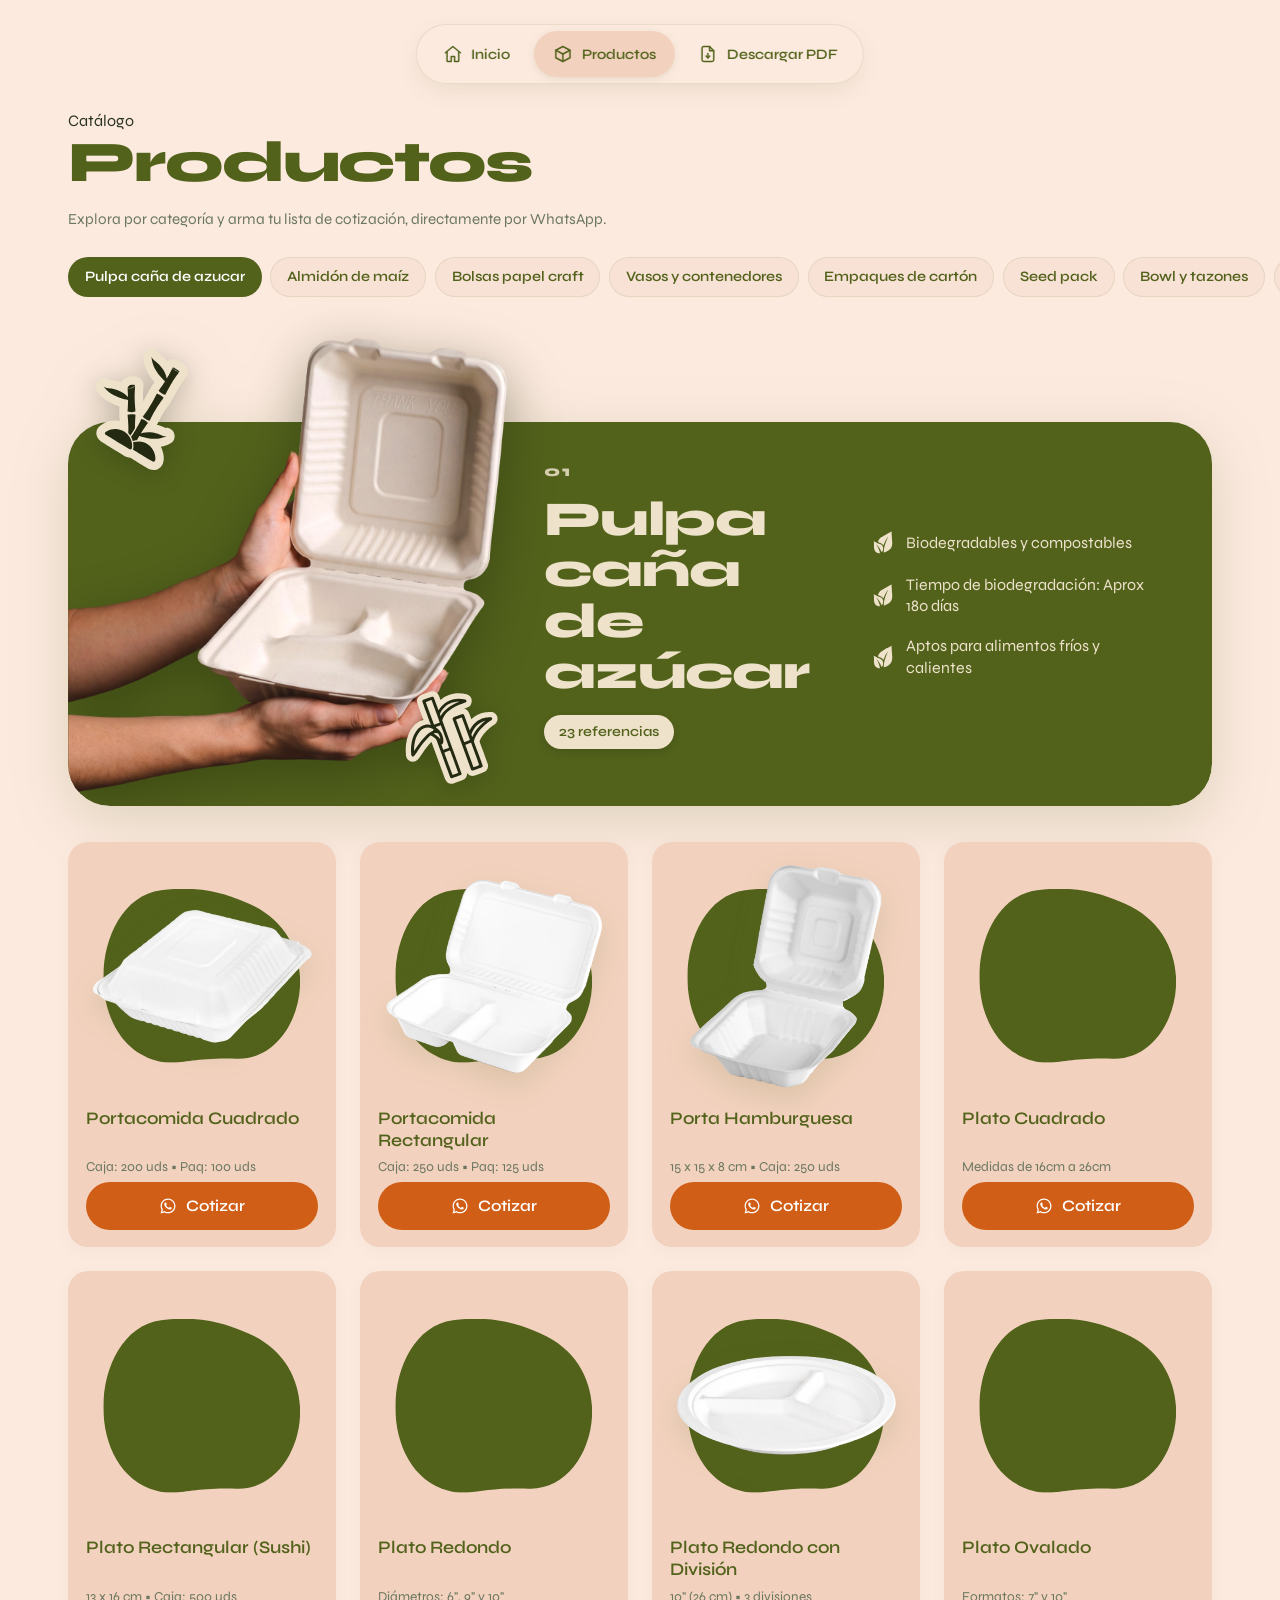
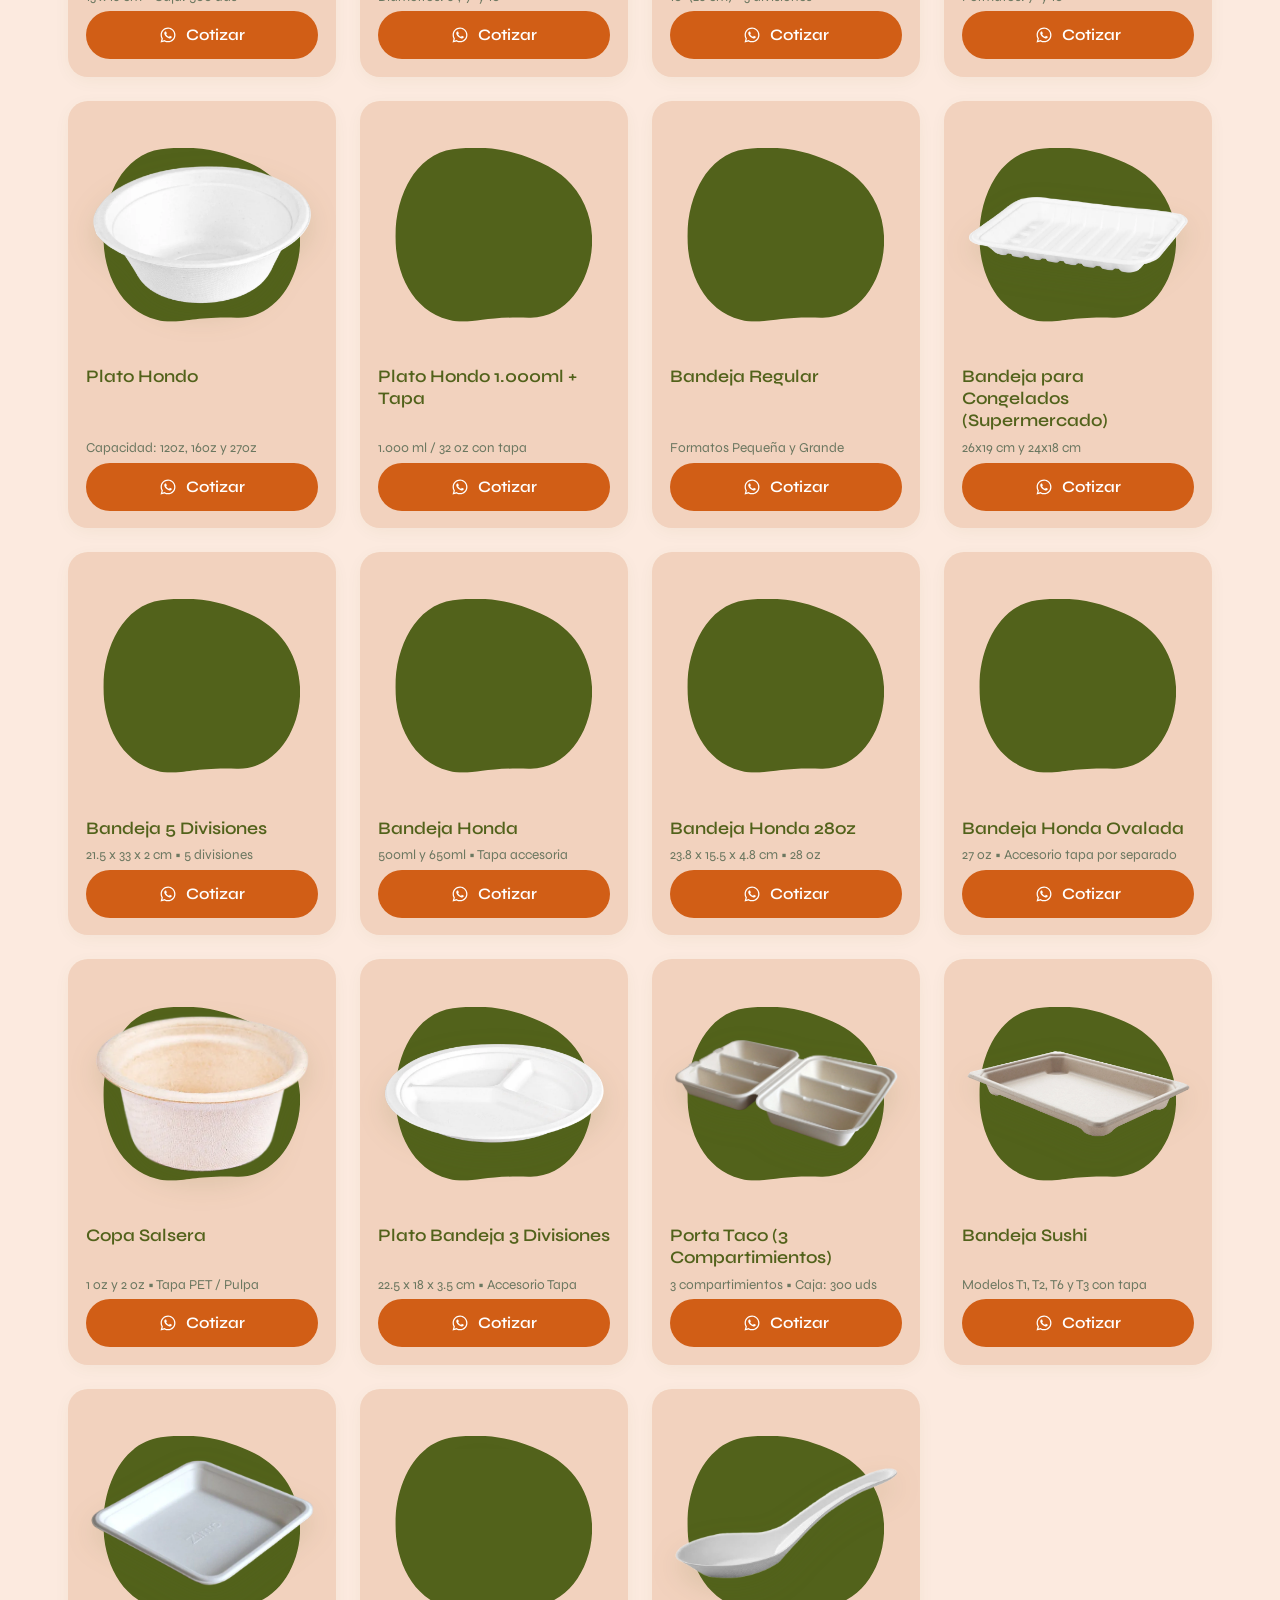
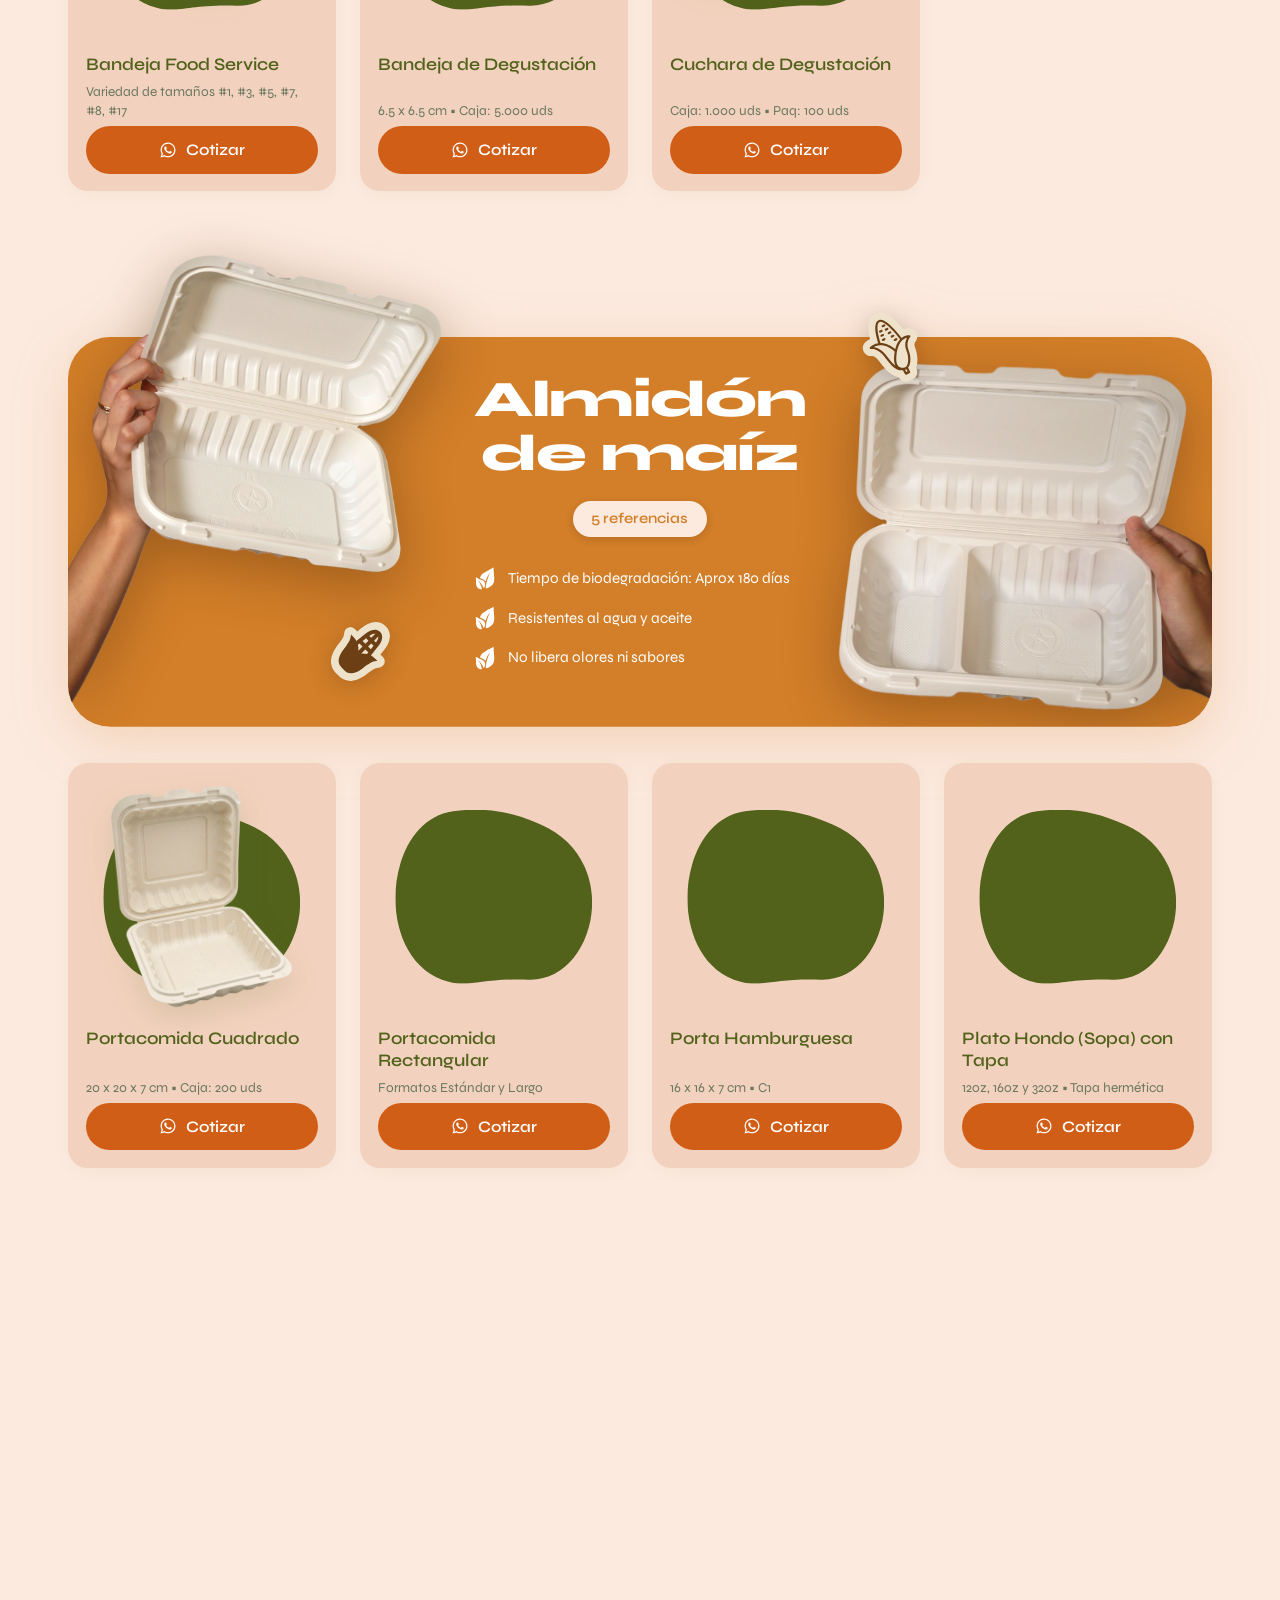
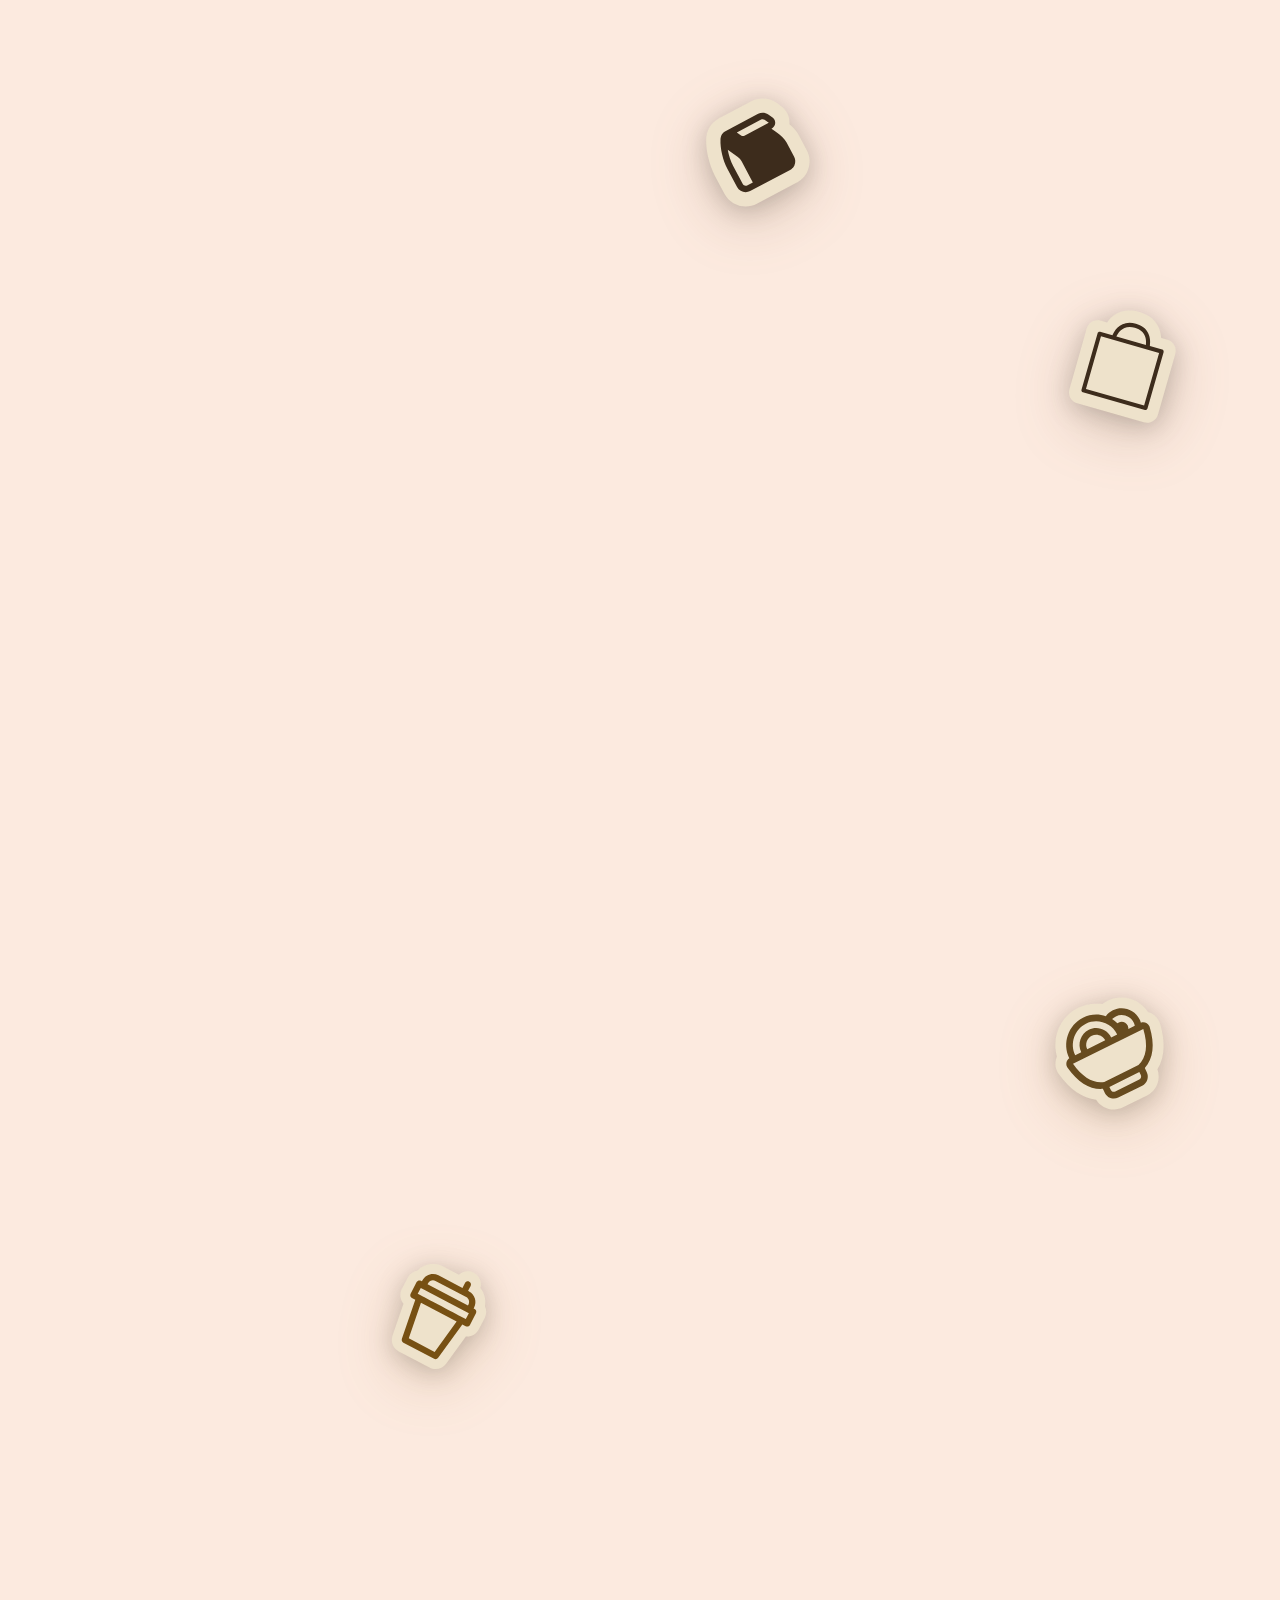
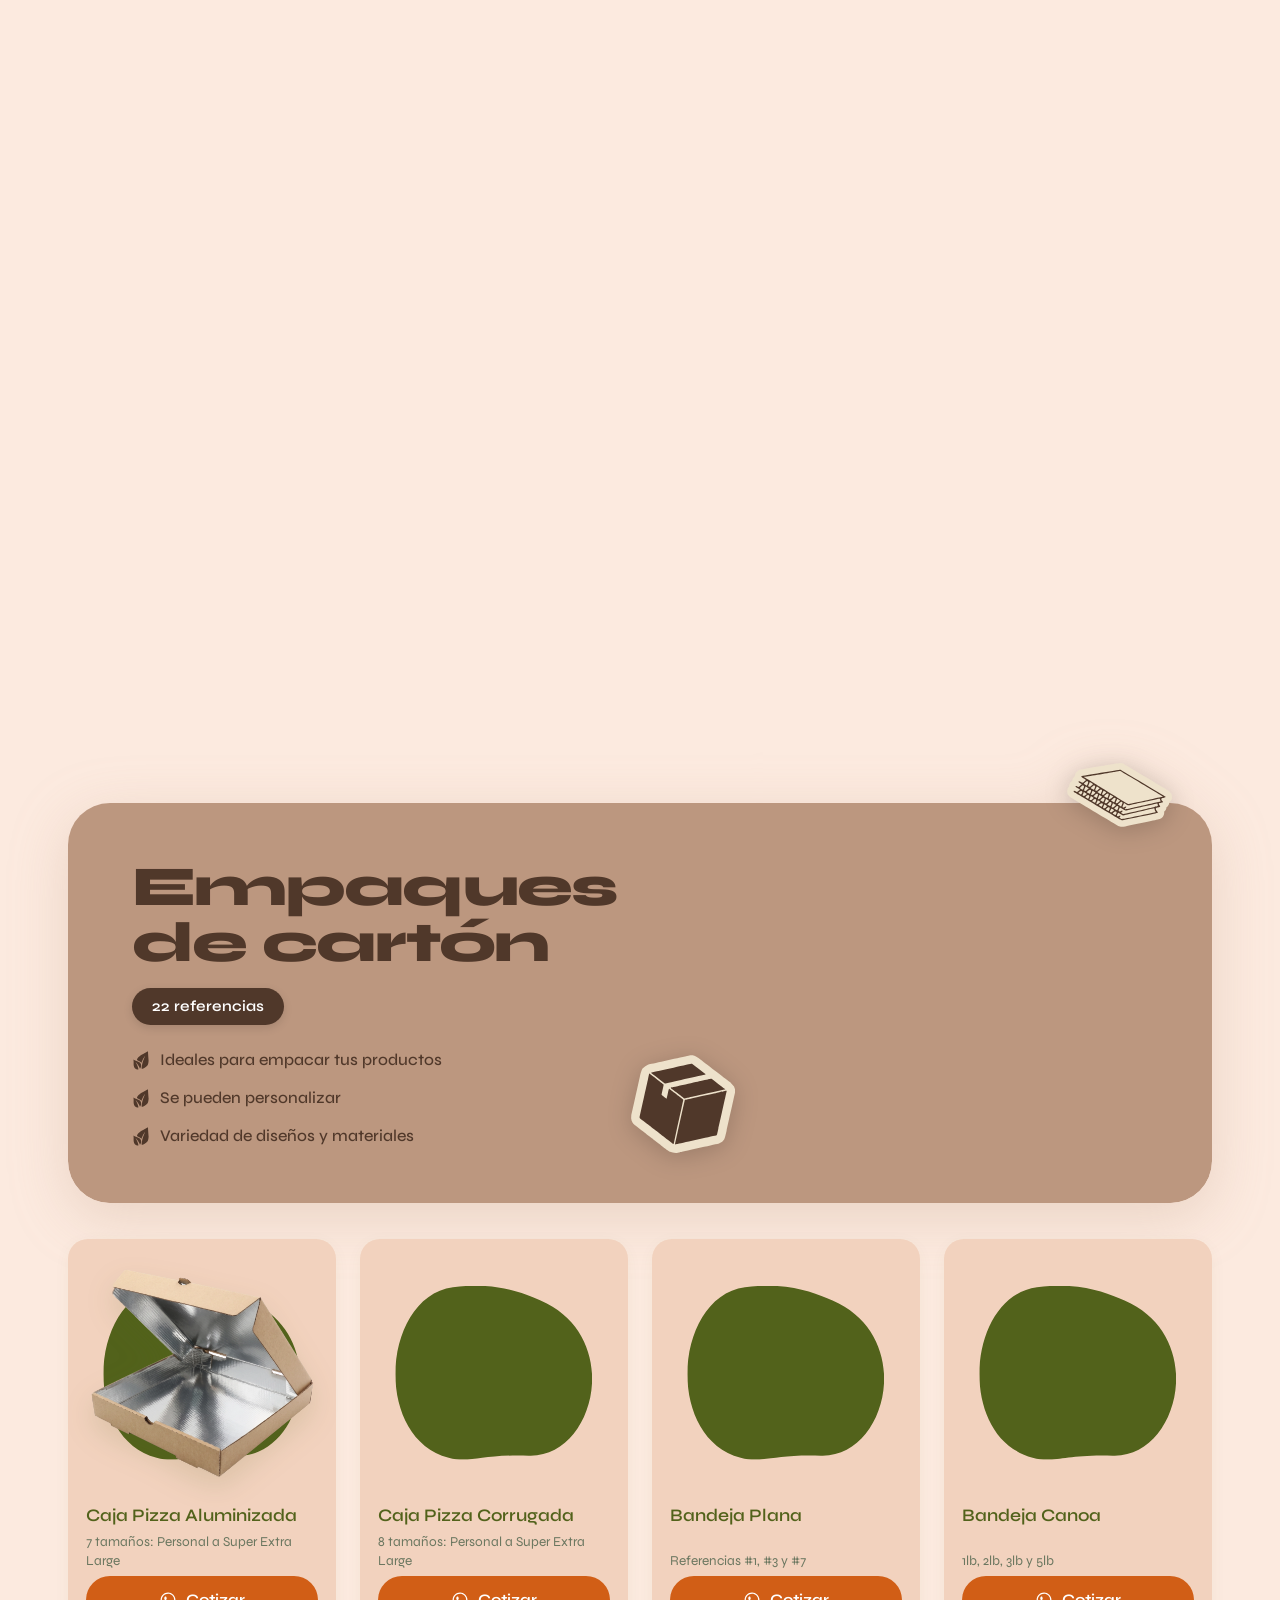
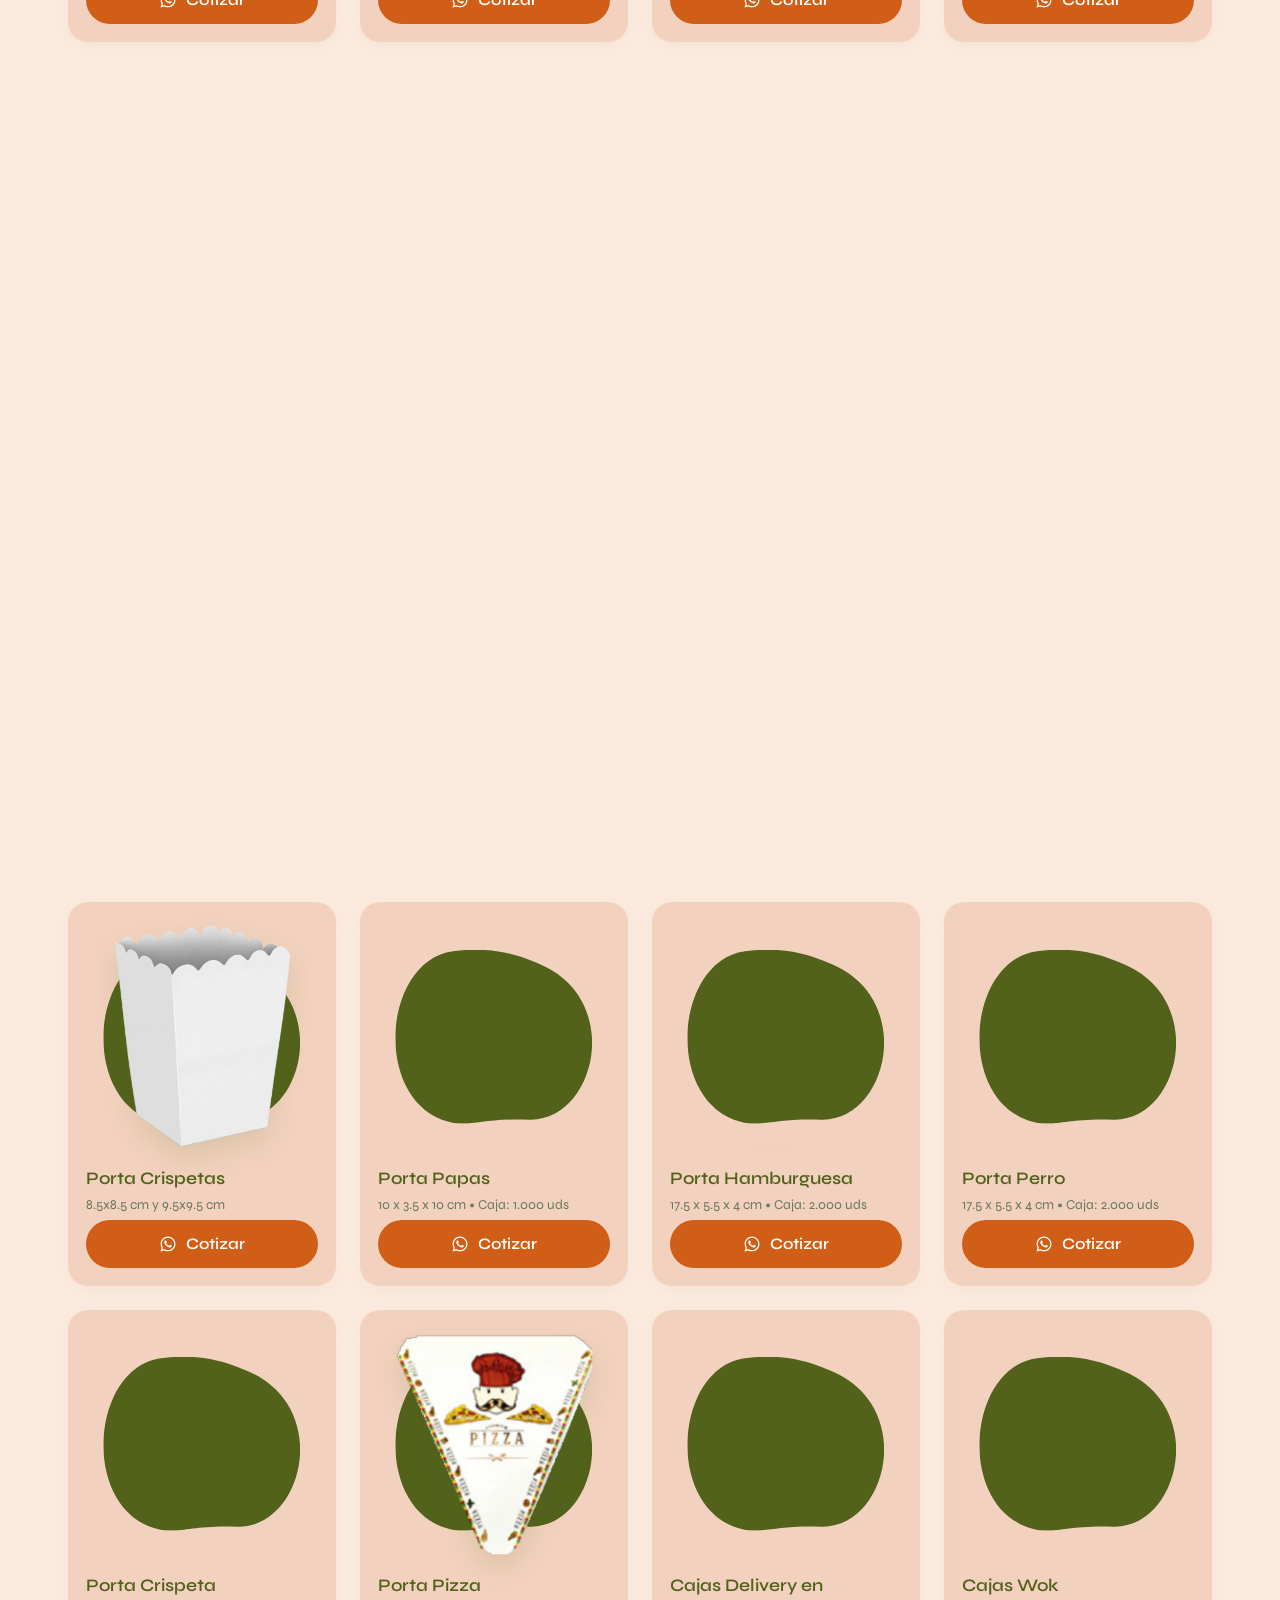
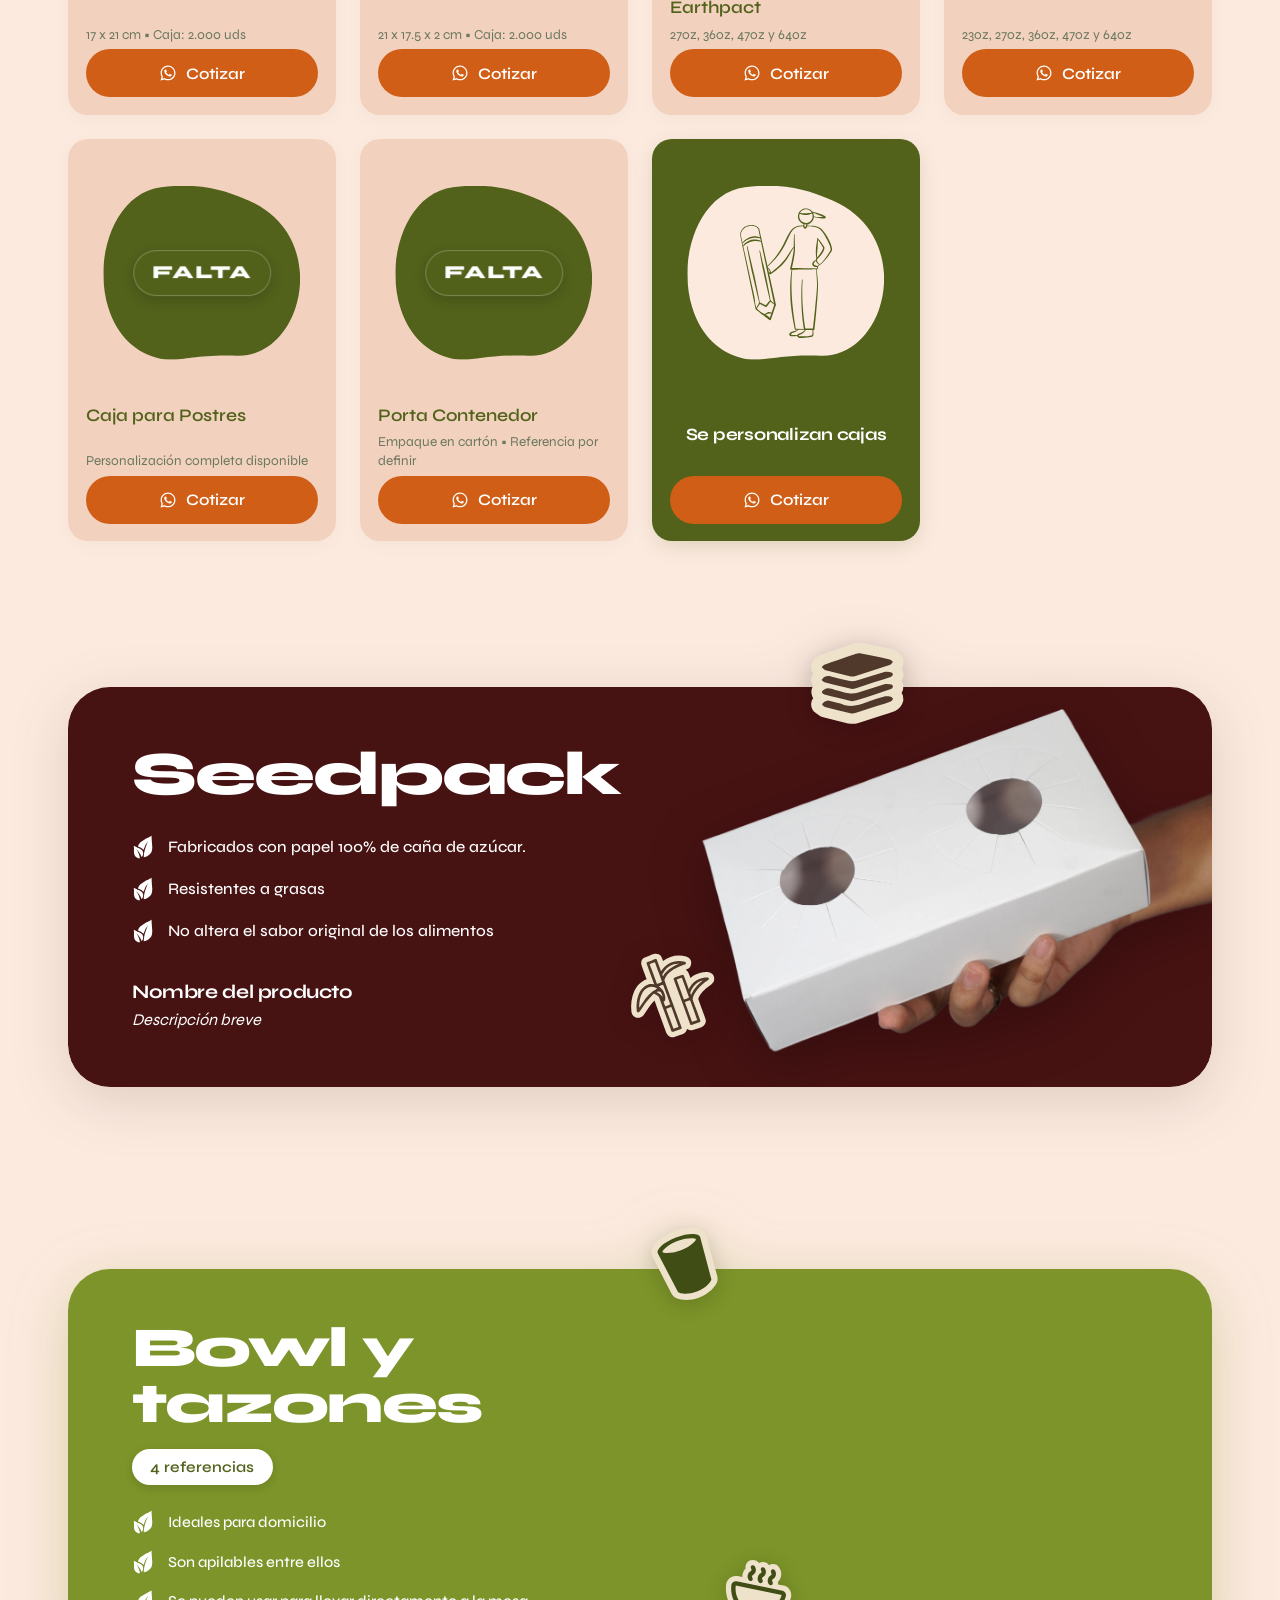
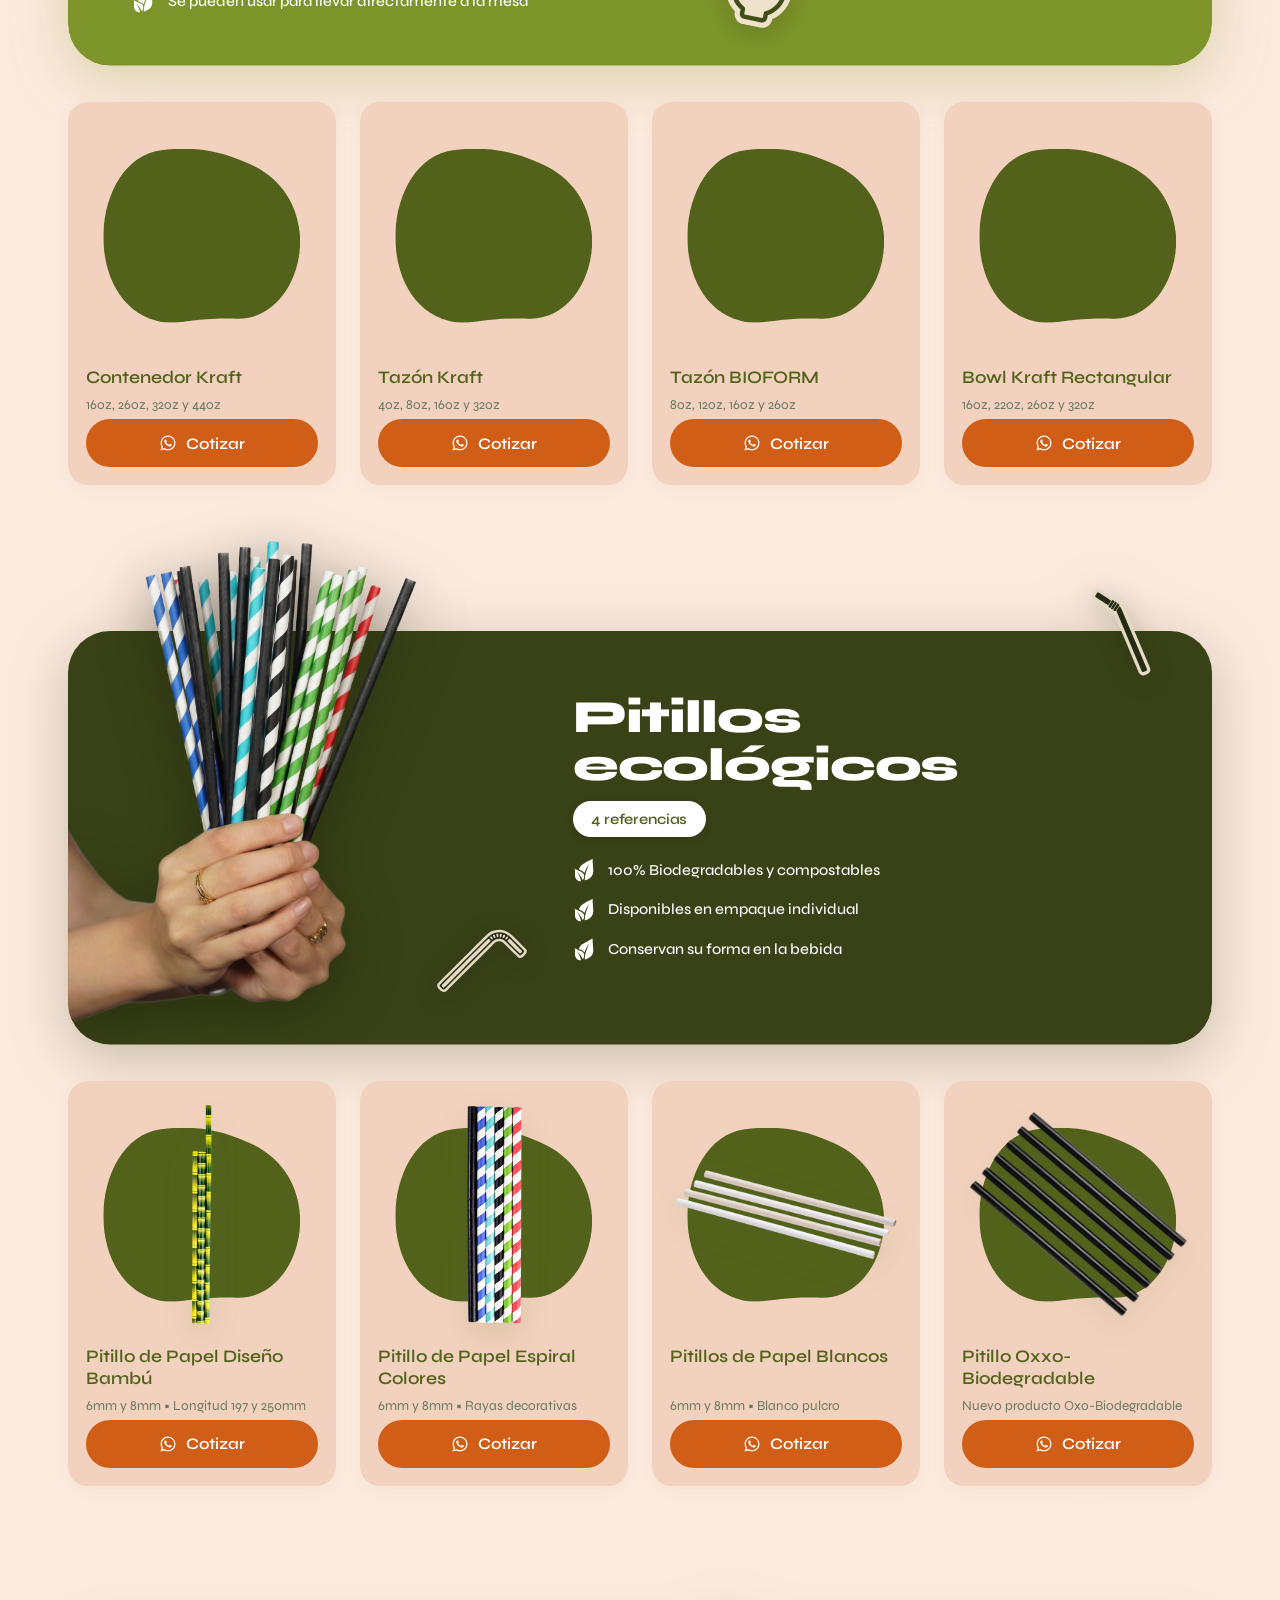
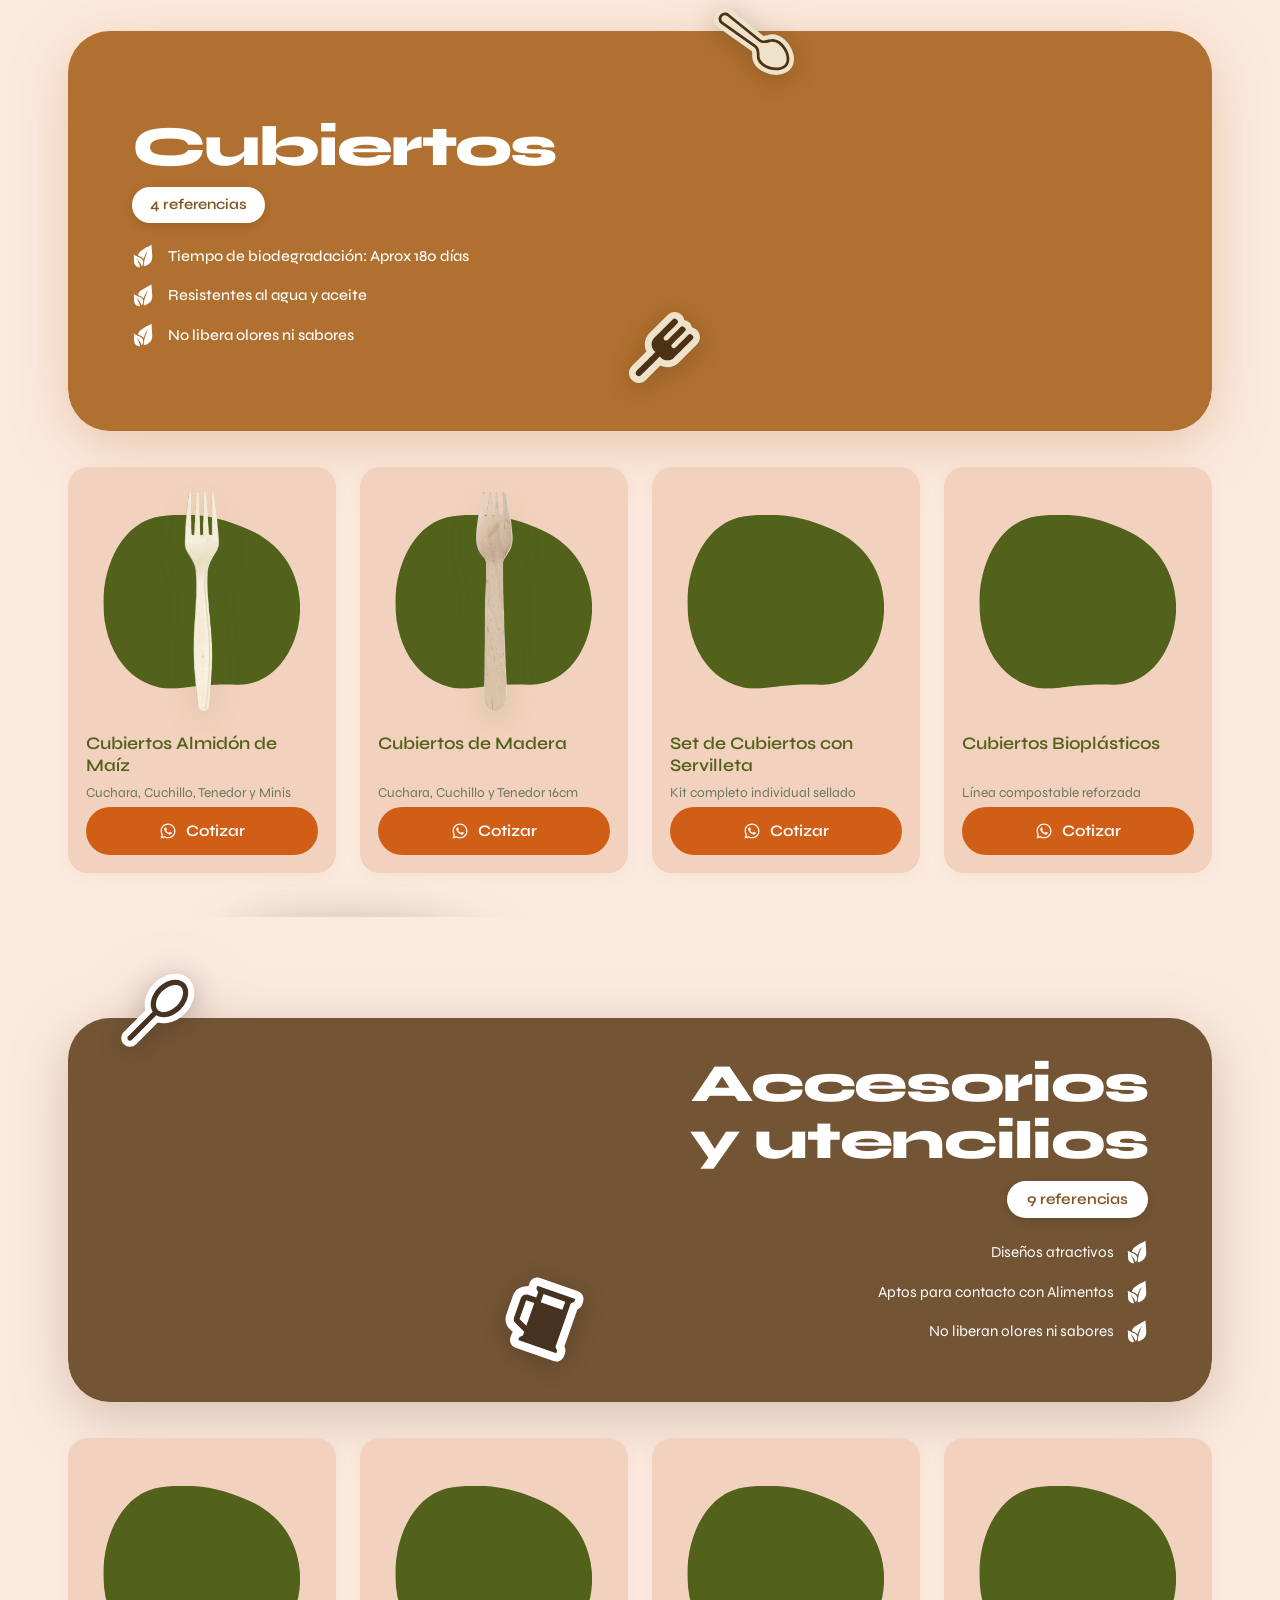
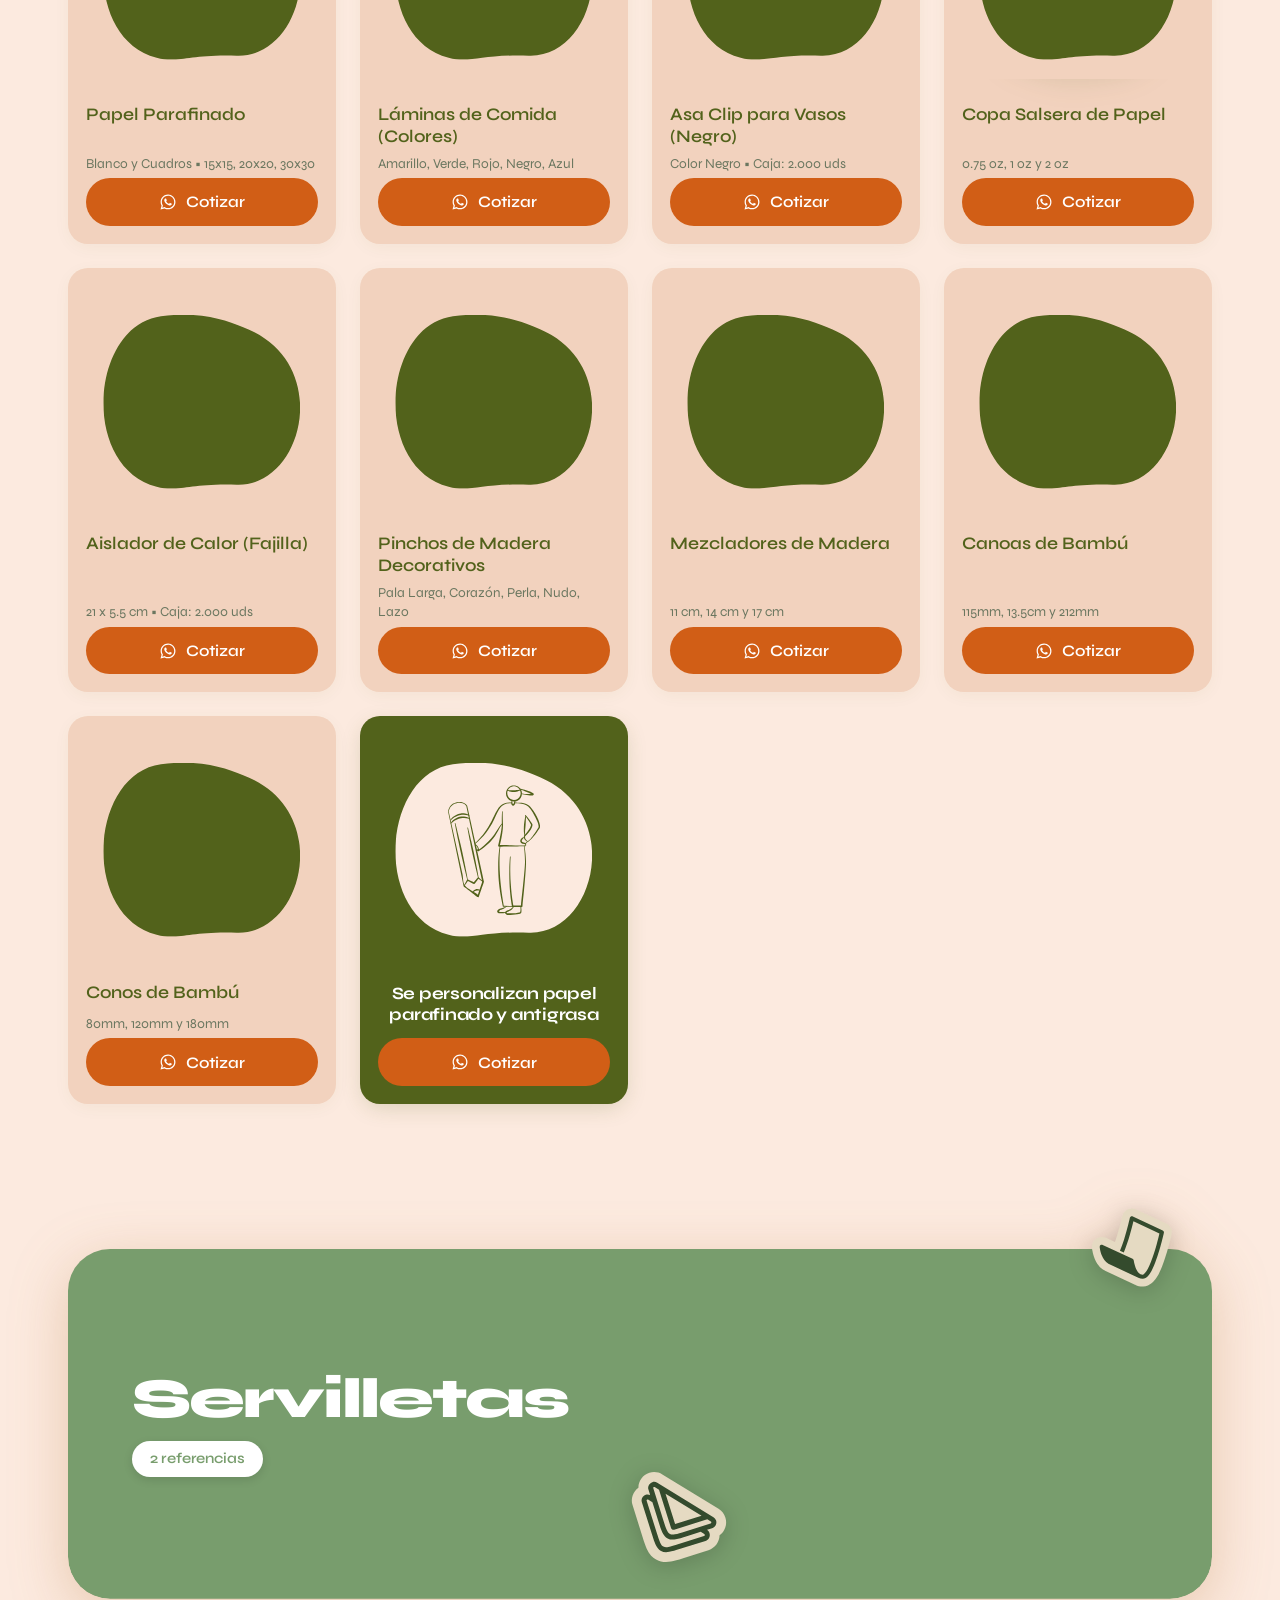
==== commit 749f9413: "Ajustar boton Ver mas del hero y desplazamiento a presentacion" ====
--- a/productos.html
+++ b/productos.html
@@ -19,7 +19,7 @@
   <link rel="stylesheet" href="css/base.css?v=44">
   <link rel="stylesheet" href="css/layout.css?v=44">
   <link rel="stylesheet" href="css/components.css?v=49">
-  <link rel="stylesheet" href="css/views.css?v=56">
+  <link rel="stylesheet" href="css/views.css?v=57">
   <link rel="stylesheet" href="css/pdf.css?v=44">
 </head>
 
@@ -192,7 +192,7 @@
   <script src="js/cart.js?v=44" defer></script>
   <script src="js/catalog.js?v=61" defer></script>
   <script src="js/pdf.js?v=44" defer></script>
-  <script src="js/app.js?v=44" defer></script>
+  <script src="js/app.js?v=45" defer></script>
 </body>
 
 </html>
--- a/css/views.css
+++ b/css/views.css
@@ -139,6 +139,10 @@
   transform: translateX(4px);
 }
 
+.hero-cta-btn--down:hover svg {
+  transform: translateY(4px);
+}
+
 .hero-cta-btn:active {
   transform: translateY(0) scale(0.98);
 }
@@ -360,6 +364,7 @@
 }
 
 .intro-content {
+  scroll-margin-top: clamp(64px, 18vh, 168px);
   max-width: 960px;
   margin: 0 auto;
   padding: clamp(2rem, 4vw, 3.8rem) clamp(1.2rem, 4vw, 2.5rem) clamp(3.5rem, 6vw, 5.5rem);
@@ -368,6 +373,12 @@
   flex-direction: column;
   align-items: center;
   gap: clamp(1.6rem, 3.2vw, 2.5rem);
+}
+
+@media (max-width: 768px) {
+  .intro-content {
+    scroll-margin-top: 28px;
+  }
 }
 
 .intro-logo {
